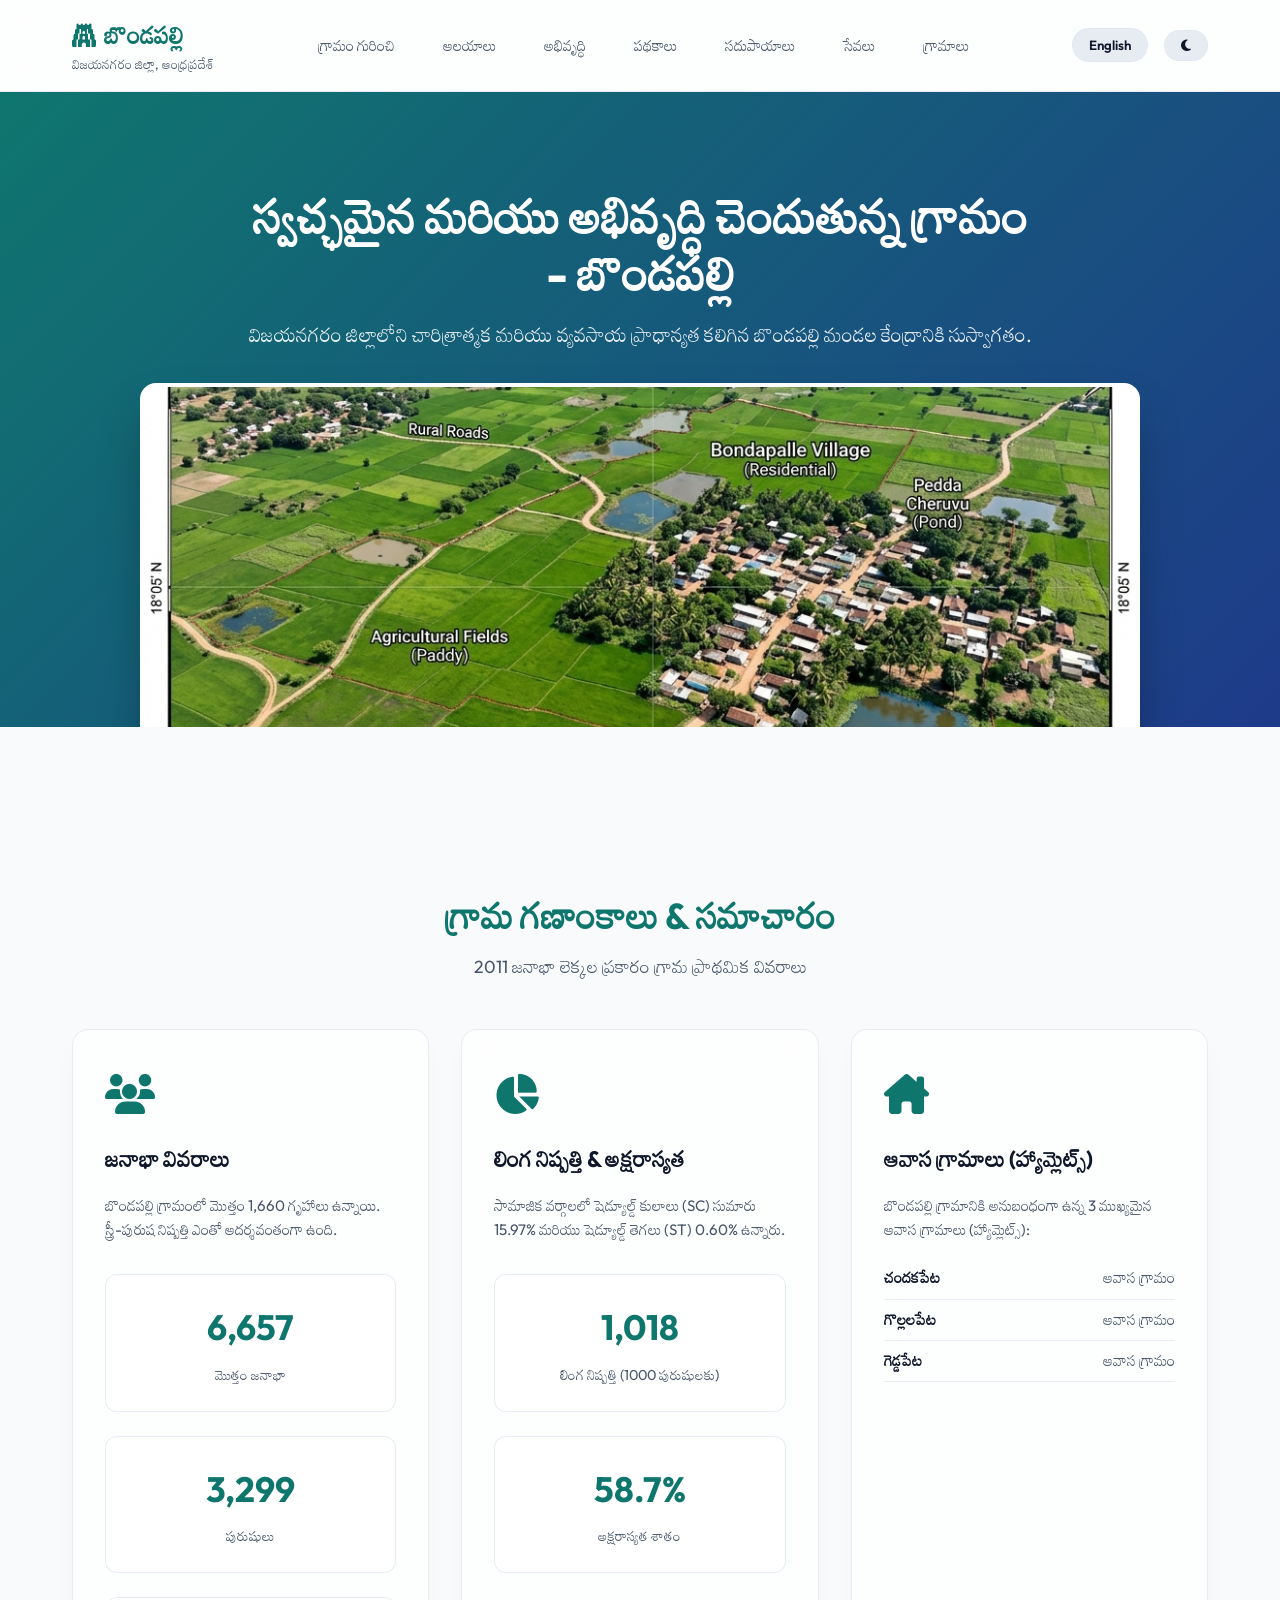
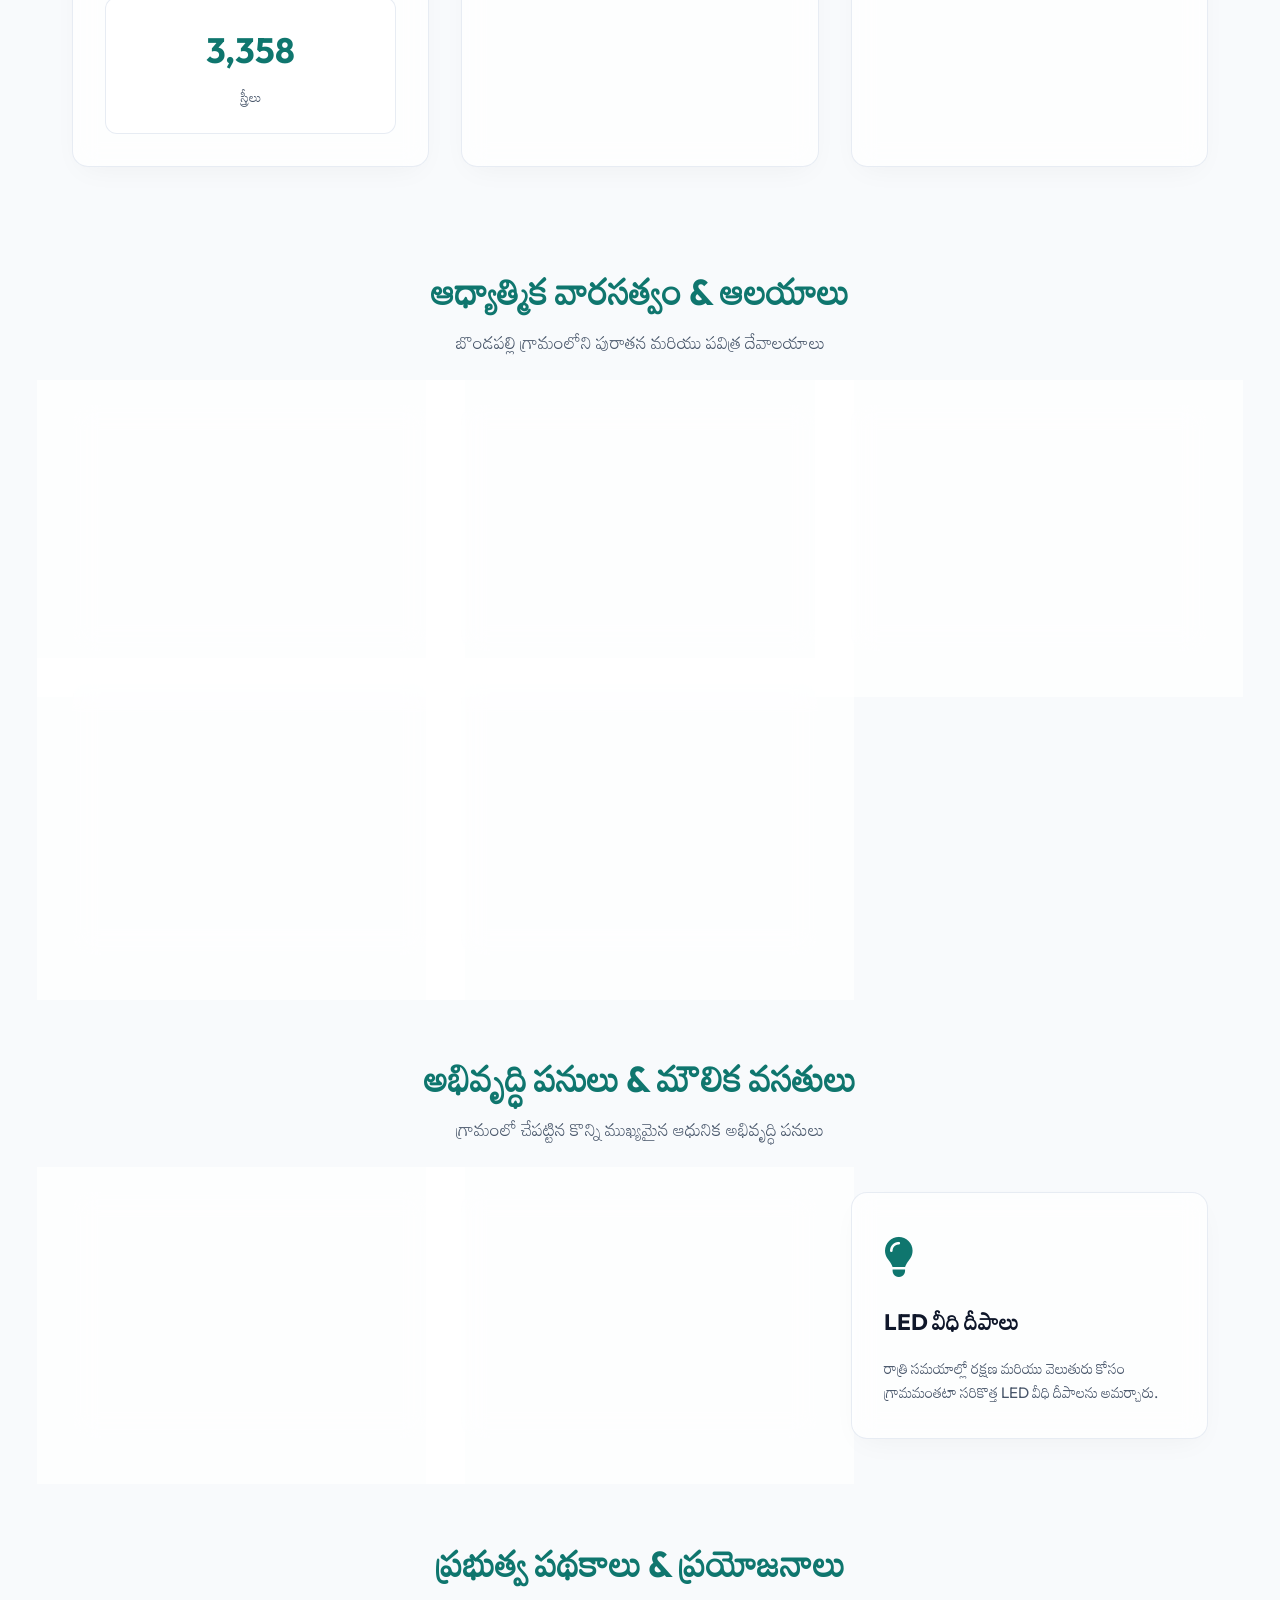
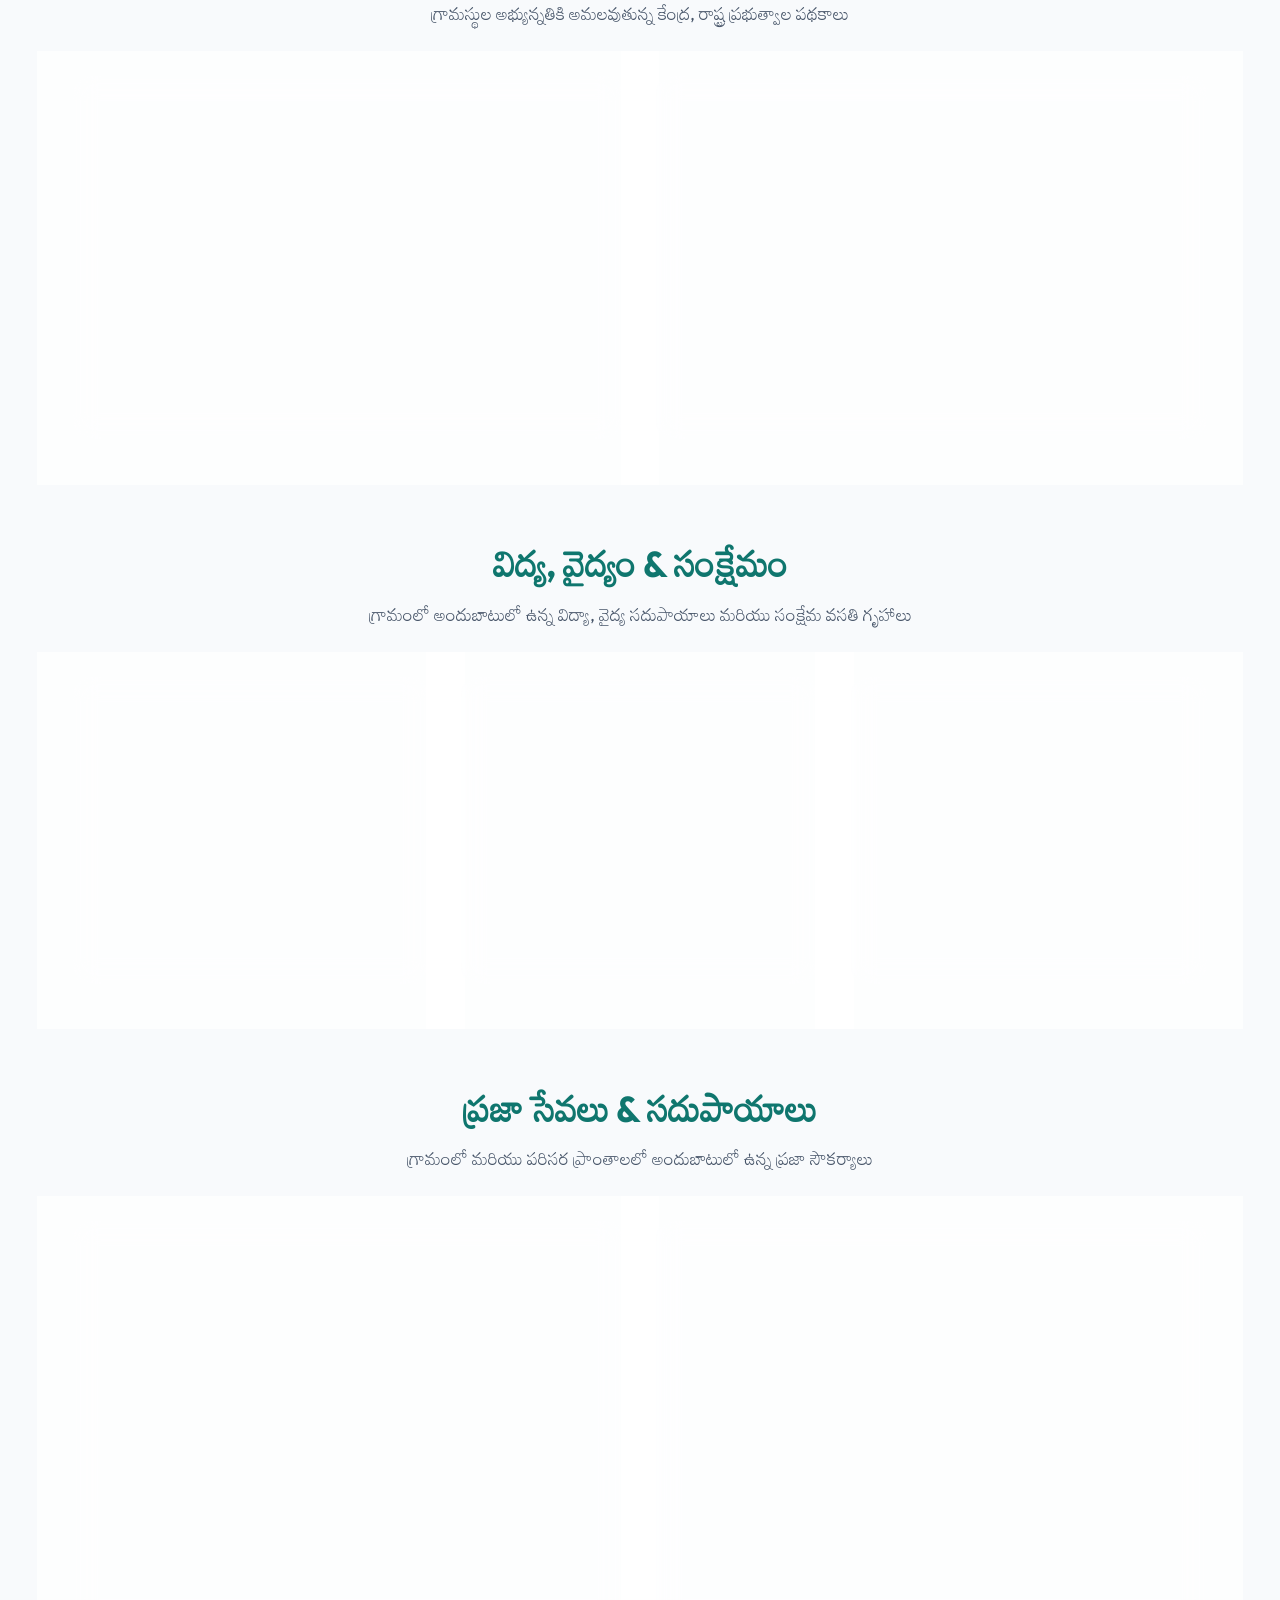
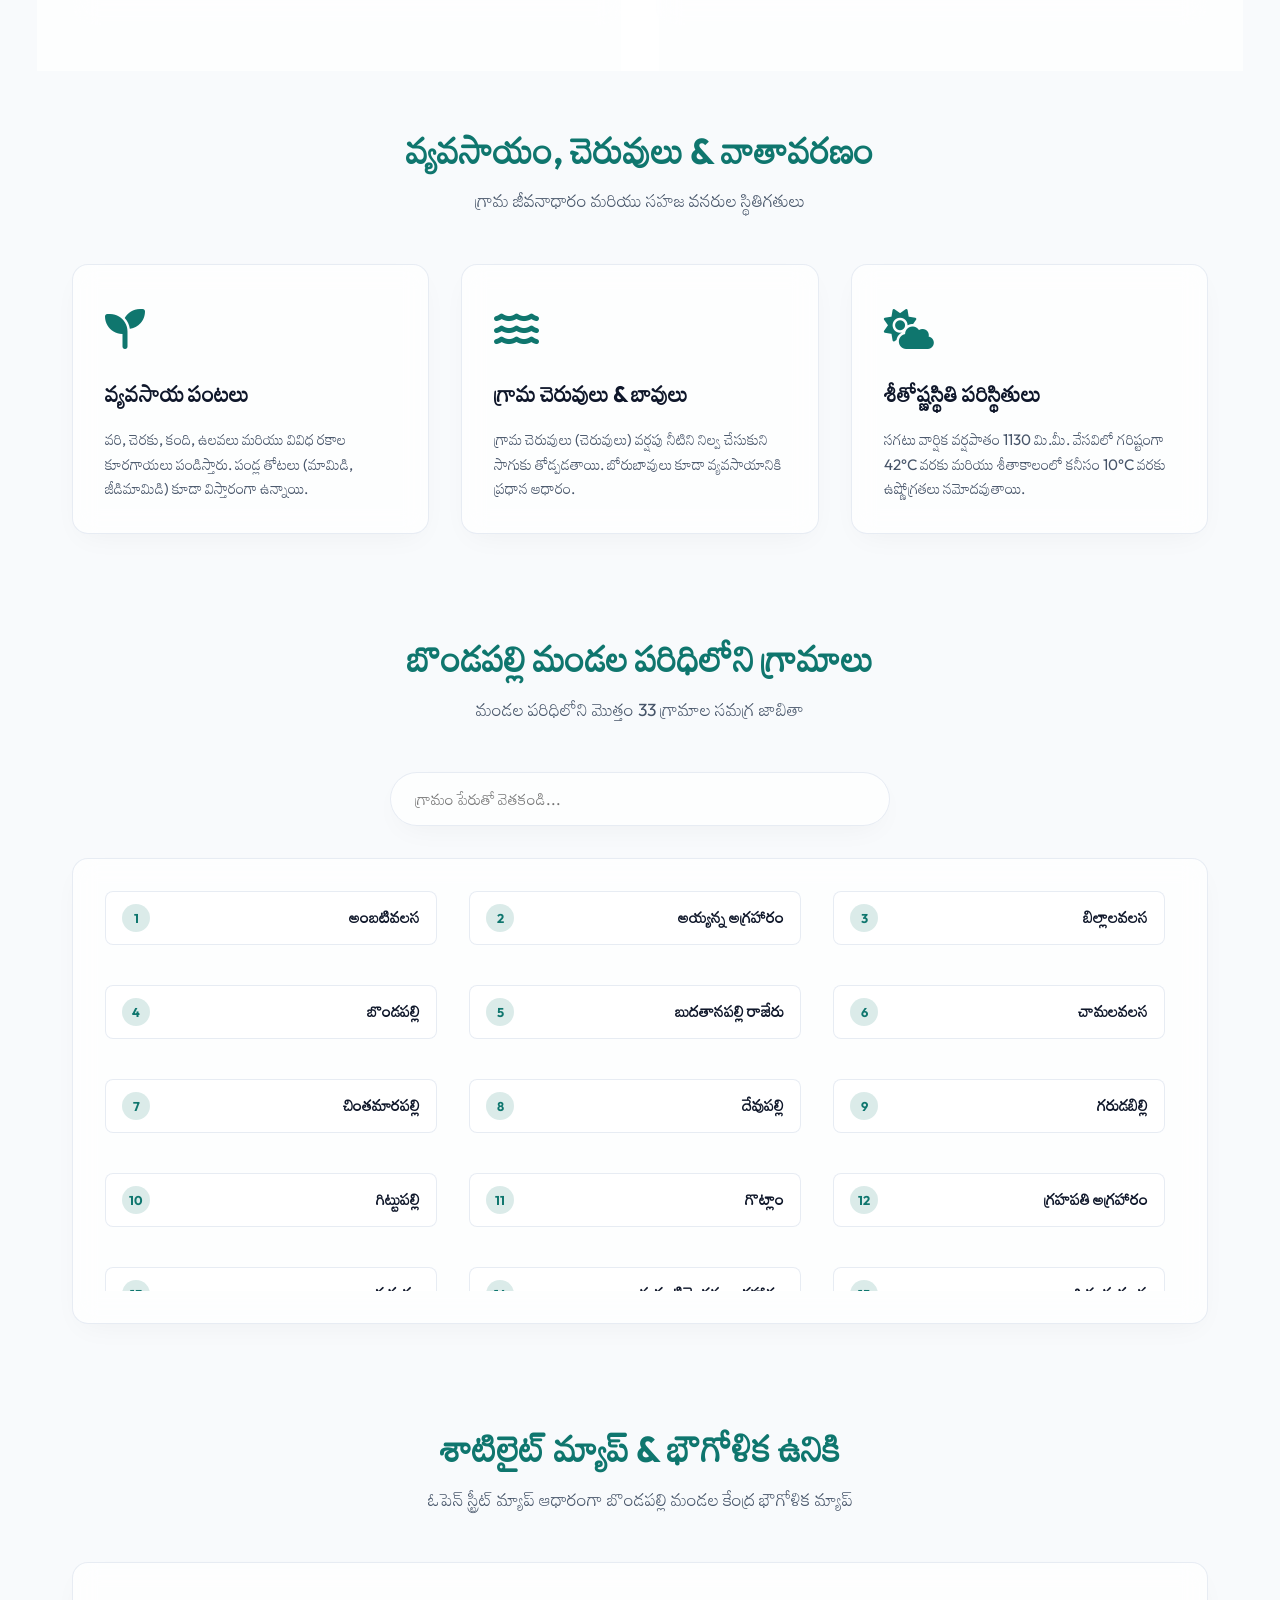
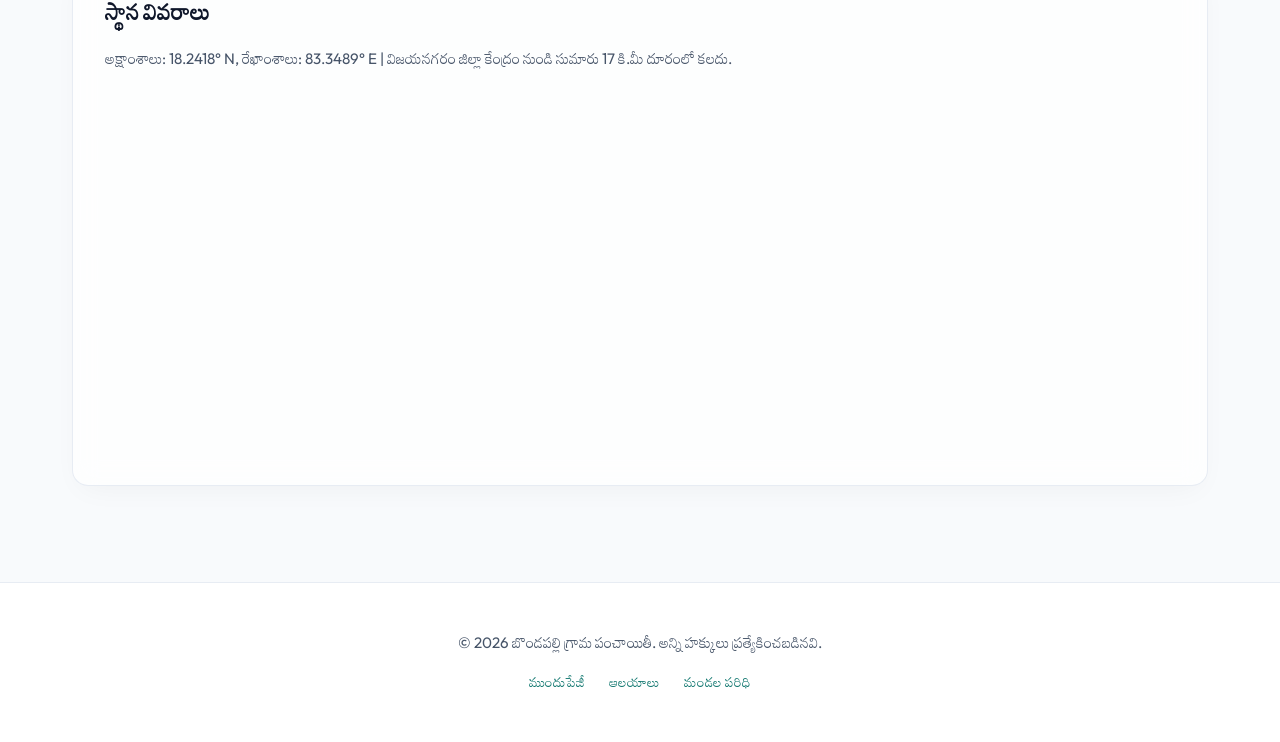
==== index.html @ dc02fb3e "Change function halls to Vivekananda and Naidu Function Halls" ====
<!DOCTYPE html>
<html lang="te" data-theme="light">
<head>
    <meta charset="UTF-8">
    <meta name="viewport" content="width=device-width, initial-scale=1.0">
    <title>బొండపల్లి గ్రామ అధికారిక వెబ్‌సైట్ | Bondapalle Village Official Website</title>
    <meta name="description" content="బొండపల్లి గ్రామ అధికారిక వెబ్‌సైట్. జనాభా, ఆలయాలు, పాఠశాలలు, ఆసుపత్రులు, వ్యవసాయం మరియు అభివృద్ధి పనుల వివరాలు. Official website of Bondapalle village, Vizianagaram, AP. Explore demographics, temples, education, healthcare, and development.">
    <link rel="stylesheet" href="style.css">
    <!-- FontAwesome for Premium Icons -->
    <link rel="stylesheet" href="https://cdnjs.cloudflare.com/ajax/libs/font-awesome/6.4.0/css/all.min.css">
</head>
<body>

    <!-- Header Navigation -->
    <header>
        <div class="nav-container">
            <div class="logo-section">
                <h1 id="nav-logo-text"><i class="fa-solid fa-gopuram"></i> బొండపల్లి</h1>
                <p id="nav-subtitle-text">విజయనగరం జిల్లా, ఆంధ్రప్రదేశ్</p>
            </div>
            <nav>
                <ul id="nav-links">
                    <li><a href="#about" class="active" data-te="గ్రామం గురించి" data-en="About">గ్రామం గురించి</a></li>
                    <li><a href="#temples" data-te="ఆలయాలు" data-en="Temples">ఆలయాలు</a></li>
                    <li><a href="#development" data-te="అభివృద్ధి" data-en="Development">అభివృద్ధి</a></li>
                    <li><a href="#schemes" data-te="పథకాలు" data-en="Schemes">పథకాలు</a></li>
                    <li><a href="#infrastructure" data-te="సదుపాయాలు" data-en="Infrastructure">సదుపాయాలు</a></li>
                    <li><a href="#services" data-te="సేవలు" data-en="Services">సేవలు</a></li>
                    <li><a href="#hamlets" data-te="గ్రామాలు" data-en="Hamlets">గ్రామాలు</a></li>
                </ul>
            </nav>
            <div class="controls">
                <button class="btn-lang" id="lang-toggle" onclick="toggleLanguage()">English</button>
                <button class="btn-icon" id="theme-toggle" onclick="toggleTheme()" aria-label="Toggle Theme">
                    <i class="fa-solid fa-moon"></i>
                </button>
            </div>
        </div>
    </header>

    <!-- Hero Section -->
    <section class="hero">
        <div class="hero-content">
            <h2 id="hero-title" data-te="స్వచ్ఛమైన మరియు అభివృద్ధి చెందుతున్న గ్రామం - బొండపల్లి" data-en="Welcome to Bondapalle - A Progressive & Green Village">స్వచ్ఛమైన మరియు అభివృద్ధి చెందుతున్న గ్రామం - బొండపల్లి</h2>
            <p id="hero-subtitle" data-te="విజయనగరం జిల్లాలోని చారిత్రాత్మక మరియు వ్యవసాయ ప్రాధాన్యత కలిగిన బొండపల్లి మండల కేంద్రానికి సుస్వాగతం." data-en="Welcome to the administrative headquarters of Bondapalle Mandal, Vizianagaram District, Andhra Pradesh.">విజయనగరం జిల్లాలోని చారిత్రాత్మక మరియు వ్యవసాయ ప్రాధాన్యత కలిగిన బొండపల్లి మండల కేంద్రానికి సుస్వాగతం.</p>
        </div>
        <div class="hero-graphic">
            <img src="satellite_view.png" alt="Bondapalle Village Satellite View" id="hero-img">
        </div>
    </section>

    <main>
        <!-- About & Demographics -->
        <section id="about" class="section">
            <div class="section-header">
                <h2 data-te="గ్రామ గణాంకాలు & సమాచారం" data-en="Village Overview & Demographics">గ్రామ గణాంకాలు & సమాచారం</h2>
                <p data-te="2011 జనాభా లెక్కల ప్రకారం గ్రామ ప్రాథమిక వివరాలు" data-en="Key demographic insights of the village based on Census 2011">2011 జనాభా లెక్కల ప్రకారం గ్రామ ప్రాథమిక వివరాలు</p>
            </div>
            <div class="grid-3">
                <div class="card">
                    <div class="card-icon"><i class="fa-solid fa-users"></i></div>
                    <h3 data-te="జనాభా వివరాలు" data-en="Demographics">జనాభా వివరాలు</h3>
                    <p data-te="బొండపల్లి గ్రామంలో మొత్తం 1,660 గృహాలు ఉన్నాయి. స్త్రీ-పురుష నిష్పత్తి ఎంతో ఆదర్శవంతంగా ఉంది." data-en="Bondapalle village has 1,660 households with a well-balanced sex ratio and active rural community."></p>
                    <div class="stats-grid">
                        <div class="stat-box">
                            <div class="stat-number">6,657</div>
                            <div class="stat-label" data-te="మొత్తం జనాభా" data-en="Total Population">మొత్తం జనాభా</div>
                        </div>
                        <div class="stat-box">
                            <div class="stat-number">3,299</div>
                            <div class="stat-label" data-te="పురుషులు" data-en="Males">పురుషులు</div>
                        </div>
                        <div class="stat-box">
                            <div class="stat-number">3,358</div>
                            <div class="stat-label" data-te="స్త్రీలు" data-en="Females">స్త్రీలు</div>
                        </div>
                    </div>
                </div>

                <div class="card">
                    <div class="card-icon"><i class="fa-solid fa-chart-pie"></i></div>
                    <h3 data-te="లింగ నిష్పత్తి & అక్షరాస్యత" data-en="Sex Ratio & Literacy">లింగ నిష్పత్తి & అక్షరాస్యత</h3>
                    <p data-te="సామాజిక వర్గాలలో షెడ్యూల్డ్ కులాలు (SC) సుమారు 15.97% మరియు షెడ్యూల్డ్ తెగలు (ST) 0.60% ఉన్నారు." data-en="Scheduled Castes account for 15.97% (1,063) and Scheduled Tribes account for 0.60% (40) of the population."></p>
                    <div class="stats-grid">
                        <div class="stat-box">
                            <div class="stat-number">1,018</div>
                            <div class="stat-label" data-te="లింగ నిష్పత్తి (1000 పురుషులకు)" data-en="Sex Ratio (Per 1000 Males)">లింగ నిష్పత్తి (1000 పురుషులకు)</div>
                        </div>
                        <div class="stat-box">
                            <div class="stat-number">58.7%</div>
                            <div class="stat-label" data-te="అక్షరాస్యత శాతం" data-en="Literacy Rate">అక్షరాస్యత శాతం</div>
                        </div>
                    </div>
                </div>

                <div class="card">
                    <div class="card-icon"><i class="fa-solid fa-house-chimney"></i></div>
                    <h3 data-te="ఆవాస గ్రామాలు (హ్యామ్లెట్స్)" data-en="Hamlets of Bondapalle">ఆవాస గ్రామాలు (హ్యామ్లెట్స్)</h3>
                    <p data-te="బొండపల్లి గ్రామానికి అనుబంధంగా ఉన్న 3 ముఖ్యమైన ఆవాస గ్రామాలు (హ్యామ్లెట్స్):" data-en="The 3 key hamlets/settlements under Bondapalle village administration:"></p>
                    <ul class="list-unstyled">
                        <li>
                            <span data-te="చందకపేట" data-en="Chandaka peta">చందకపేట</span>
                            <span data-te="ఆవాస గ్రామం" data-en="Hamlet">ఆవాస గ్రామం</span>
                        </li>
                        <li>
                            <span data-te="గొల్లలపేట" data-en="Gollala peta">గొల్లలపేట</span>
                            <span data-te="ఆవాస గ్రామం" data-en="Hamlet">ఆవాస గ్రామం</span>
                        </li>
                        <li>
                            <span data-te="గెడ్డపేట" data-en="Gedda peta">గెడ్డపేట</span>
                            <span data-te="ఆవాస గ్రామం" data-en="Hamlet">ఆవాస గ్రామం</span>
                        </li>
                    </ul>
                </div>
            </div>
        </section>

        <!-- Temples Section -->
        <section id="temples" class="section">
            <div class="section-header">
                <h2 data-te="ఆధ్యాత్మిక వారసత్వం & ఆలయాలు" data-en="Spiritual Heritage & Temples">ఆధ్యాత్మిక వారసత్వం & ఆలయాలు</h2>
                <p data-te="బొండపల్లి గ్రామంలోని పురాతన మరియు పవిత్ర దేవాలయాలు" data-en="Ancient and revered temples in Bondapalle village">బొండపల్లి గ్రామంలోని పురాతన మరియు పవిత్ర దేవాలయాలు</p>
            </div>
            <div class="grid-3">
                <div class="card">
                    <div class="card-icon"><i class="fa-solid fa-om"></i></div>
                    <h3 data-te="శివాలయం" data-en="Shivalayam">శివాలయం</h3>
                    <p data-te="శివరాత్రి మరియు కార్తీక మాసాల్లో భక్తులతో కళకళలాడే అత్యంత పురాతన శివాలయం." data-en="Ancient Shiva temple which attracts hundreds of devotees during Maha Shivaratri and Kartika Masam festivals."></p>
                </div>
                <div class="card">
                    <div class="card-icon"><i class="fa-solid fa-dharmachakra"></i></div>
                    <h3 data-te="శ్రీ లక్ష్మీనారాయణ ఆలయం" data-en="Sri Lakshminarayana Temple">శ్రీ లక్ష్మీనారాయణ ఆలయం</h3>
                    <p data-te="గ్రామ ప్రజల ఆరాధ్య దైవం, ప్రశాంతమైన వాతావరణంలో నెలకొన్న శ్రీ లక్ష్మీనారాయణ స్వామి ఆలయం." data-en="Revered temple of Lord Lakshminarayana, serving as a center of peace and local community prayers."></p>
                </div>
                <div class="card">
                    <div class="card-icon"><i class="fa-solid fa-temple"></i></div>
                    <h3 data-te="రామాలయం" data-en="Ramalayam">రామాలయం</h3>
                    <p data-te="ప్రతి సంవత్సరం శ్రీరామనవమి వేడుకలను అత్యంత వైభవంగా జరుపుకునే రామాలయం." data-en="The local Lord Rama temple, famous for grand Sri Rama Navami celebrations and community feasts."></p>
                </div>
                <div class="card">
                    <div class="card-icon"><i class="fa-solid fa-circle-radiation"></i></div>
                    <h3 data-te="దుర్గమ్మ ఆలయం" data-en="Durgamma Temple">దుర్గమ్మ ఆలయం</h3>
                    <p data-te="గ్రామ రక్షక దేవతగా పూజలందుకునే దుర్గమ్మ తల్లి ఆలయం. దసరా నవరాత్రి ఉత్సవాలు ఇక్కడ ప్రధాన ఆకర్షణ." data-en="Dedicated to Goddess Durgamma, the guardian deity of the village, celebrating grand Vijayadashami festivals."></p>
                </div>
                <div class="card">
                    <div class="card-icon"><i class="fa-solid fa-sprout"></i></div>
                    <h3 data-te="నాగాల తల్లి ఆలయం" data-en="Nagala Thalli Temple">నాగాల తల్లి ఆలయం</h3>
                    <p data-te="ప్రకృతి శక్తులను మరియు సర్ప దేవతను ఆరాధించే స్థానిక నాగాల తల్లి ఆలయం, నాగపంచమి నాడు విశేష పూజలు జరుగుతాయి." data-en="A temple dedicated to Nagala Thalli (Serpent Deity), representing nature worship with special rituals during Nagula Chavithi."></p>
                </div>
            </div>
        </section>

        <!-- Development & Amenities -->
        <section id="development" class="section">
            <div class="section-header">
                <h2 data-te="అభివృద్ధి పనులు & మౌలిక వసతులు" data-en="Development Works & Infrastructure">అభివృద్ధి పనులు & మౌలిక వసతులు</h2>
                <p data-te="గ్రామంలో చేపట్టిన కొన్ని ముఖ్యమైన ఆధునిక అభివృద్ధి పనులు" data-en="Key modernization and civic infrastructure projects implemented in the village">గ్రామంలో చేపట్టిన కొన్ని ముఖ్యమైన ఆధునిక అభివృద్ధి పనులు</p>
            </div>
            <div class="grid-3">
                <div class="card">
                    <div class="card-icon"><i class="fa-solid fa-road"></i></div>
                    <h3 data-te="సిమెంట్ రోడ్లు (CC Roads)" data-en="Cement Concrete Roads">సిమెంట్ రోడ్లు (CC Roads)</h3>
                    <p data-te="గ్రామంలోని ప్రతి వీధికి పక్కా సిమెంట్ రోడ్ల నిర్మాణం పూర్తి చేసి రవాణాను సులభతరం చేశారు." data-en="Paved high-quality concrete cement roads have been laid connecting all streets within the village."></p>
                </div>
                <div class="card">
                    <div class="card-icon"><i class="fa-solid fa-faucet-drip"></i></div>
                    <h3 data-te="ఇంటింటికీ రక్షిత మంచినీరు" data-en="Tap Water For Every Home">ఇంటింటికీ రక్షిత మంచినీరు</h3>
                    <p data-te="జల జీవన్ మిషన్ ద్వారా గ్రామంలోని ప్రతి ఇంటికి రక్షిత మంచినీటి కనెక్షన్ ఏర్పాటు చేయబడింది." data-en="Safe drinking tap water has been supplied to every household under the Jal Jeevan Mission initiative."></p>
                </div>
                <div class="card">
                    <div class="card-icon"><i class="fa-solid fa-lightbulb"></i></div>
                    <h3 data-te="LED వీధి దీపాలు" data-en="LED Street Lighting">LED వీధి దీపాలు</h3>
                    <p data-te="రాత్రి సమయాల్లో రక్షణ మరియు వెలుతురు కోసం గ్రామమంతటా సరికొత్త LED వీధి దీపాలను అమర్చారు." data-en="Energy-efficient LED streetlights have been installed across all pathways for safety and night visibility."></p>
                </div>
            </div>
        </section>

        <!-- Schemes Section -->
        <section id="schemes" class="section">
            <div class="section-header">
                <h2 data-te="ప్రభుత్వ పథకాలు & ప్రయోజనాలు" data-en="Government Schemes & Benefits">ప్రభుత్వ పథకాలు & ప్రయోజనాలు</h2>
                <p data-te="గ్రామస్థుల అభ్యున్నతికి అమలవుతున్న కేంద్ర, రాష్ట్ర ప్రభుత్వాల పథకాలు" data-en="Central and State schemes aiding local farmers, youth, and women in Bondapalle">గ్రామస్థుల అభ్యున్నతికి అమలవుతున్న కేంద్ర, రాష్ట్ర ప్రభుత్వాల పథకాలు</p>
            </div>
            <div class="grid-2">
                <div class="card">
                    <div class="card-icon"><i class="fa-solid fa-landmark"></i></div>
                    <h3 data-te="రాష్ట్ర ప్రభుత్వ పథకాలు" data-en="Andhra Pradesh State Schemes">రాష్ట్ర ప్రభుత్వ పథకాలు</h3>
                    <ul class="list-unstyled">
                        <li>
                            <span data-te="తల్లికి వందనం (అమ్మ ఒడి)" data-en="Thalliki Vandanam (Amma Vodi)">తల్లికి వందనం (అమ్మ ఒడి)</span>
                            <span data-te="పాఠశాల విద్యార్థుల తల్లులకు ఆర్థిక సహాయం" data-en="Financial support for school education">పాఠశాల విద్యార్థుల తల్లులకు ఆర్థిక సహాయం</span>
                        </li>
                        <li>
                            <span data-te="రైతు భరోసా" data-en="Rythu Bharosa">రైతు భరోసా</span>
                            <span data-te="పెట్టుబడి సాయంగా నిధులు విడుదల" data-en="Investment support for farmers">పెట్టుబడి సాయంగా నిధులు విడుదల</span>
                        </li>
                        <li>
                            <span data-te="పెన్షన్ కానుక" data-en="Pension Kanuka">పెన్షన్ కానుక</span>
                            <span data-te="వృద్ధులు, వితంతువులకు సామాజిక భద్రత" data-en="Monthly pension for elderly & widows">వృద్ధులు, వితంతువులకు సామాజిక భద్రత</span>
                        </li>
                        <li>
                            <span data-te="ఆరోగ్యశ్రీ" data-en="Aarogyasri">ఆరోగ్యశ్రీ</span>
                            <span data-te="ఉచిత కార్పొరేట్ వైద్య సదుపాయం" data-en="Free health insurance coverage">ఉచిత కార్పొరేట్ వైద్య సదుపాయం</span>
                        </li>
                    </ul>
                </div>

                <div class="card">
                    <div class="card-icon"><i class="fa-solid fa-building-columns"></i></div>
                    <h3 data-te="కేంద్ర ప్రభుత్వ పథకాలు" data-en="Central Government Schemes">కేంద్ర ప్రభుత్వ పథకాలు</h3>
                    <ul class="list-unstyled">
                        <li>
                            <span data-te="పీఎం కిసాన్" data-en="PM-KISAN">పీఎం కిసాన్</span>
                            <span data-te="రైతులకు వార్షిక సహాయం" data-en="Annual income support to farmers">రైతులకు వార్షిక సహాయం</span>
                        </li>
                        <li>
                            <span data-te="జల జీవన్ మిషన్" data-en="Jal Jeevan Mission">జల జీవన్ మిషన్</span>
                            <span data-te="ఇంటింటికీ సురక్షిత మంచినీరు" data-en="Tap water supply to households">ఇంటింటికీ సురక్షిత మంచినీరు</span>
                        </li>
                        <li>
                            <span data-te="ఉపాధి హామీ పథకం (MGNREGS)" data-en="MGNREGS (Rural Employment)">ఉపాధి హామీ పథకం (MGNREGS)</span>
                            <span data-te="గ్రామీణ పేదలకు 100 రోజుల పని దినాలు" data-en="100 days of guaranteed wage labor">గ్రామీణ పేదలకు 100 రోజుల పని దినాలు</span>
                        </li>
                        <li>
                            <span data-te="ఆయుష్మాన్ భారత్ (PM-JAY)" data-en="Ayushman Bharat (PM-JAY)">ఆయుష్మాన్ భారత్ (PM-JAY)</span>
                            <span data-te="కుటుంబానికి 5 లక్షల వైద్య బీమా" data-en="5 Lakh free family health cover">కుటుంబానికి 5 లక్షల వైద్య బీమా</span>
                        </li>
                    </ul>
                </div>
            </div>
        </section>

        <!-- Education & Healthcare & Hostels -->
        <section id="infrastructure" class="section">
            <div class="section-header">
                <h2 data-te="విద్య, వైద్యం & సంక్షేమం" data-en="Education, Health & Welfare Hostels">విద్య, వైద్యం & సంక్షేమం</h2>
                <p data-te="గ్రామంలో అందుబాటులో ఉన్న విద్యా, వైద్య సదుపాయాలు మరియు సంక్షేమ వసతి గృహాలు" data-en="Educational institutions, healthcare centers, and social welfare hostels in the mandal">గ్రామంలో అందుబాటులో ఉన్న విద్యా, వైద్య సదుపాయాలు మరియు సంక్షేమ వసతి గృహాలు</p>
            </div>
            <div class="grid-3">
                <div class="card">
                    <div class="card-icon"><i class="fa-solid fa-graduation-cap"></i></div>
                    <h3 data-te="పాఠశాలలు & కళాశాలలు" data-en="Schools & Colleges">పాఠశాలలు & కళాశాలలు</h3>
                    <p data-te="జిల్లా పరిషత్ ఉన్నత పాఠశాల (ZPHS), కస్తూరిబా గాంధీ బాలికా విద్యాలయం (KGBV) మరియు ప్రాథమిక పాఠశాలలు ఇక్కడ ఉన్నాయి." data-en="Equipped with ZPHS High School, KGBV Girl's School, and multiple primary schools offering quality education."></p>
                </div>
                <div class="card">
                    <div class="card-icon"><i class="fa-solid fa-hospital"></i></div>
                    <h3 data-te="ప్రాథమిక ఆరోగ్య కేంద్రం (PHC)" data-en="Primary Health Centre">ప్రాథమిక ఆరోగ్య కేంద్రం (PHC)</h3>
                    <p data-te="బొండపల్లిలోని ప్రభుత్వ PHC నిరంతరం అందుబాటులో ఉంటూ ఉచిత ఔషధాలు, ప్రాథమిక వైద్య చికిత్సను అందిస్తుంది." data-en="The local government PHC is fully active, offering immediate checkups, basic treatments, and free essential medicines."></p>
                </div>
                <div class="card">
                    <div class="card-icon"><i class="fa-solid fa-hotel"></i></div>
                    <h3 data-te="సంక్షేమ వసతి గృహాలు (Welfare Hostels)" data-en="Social Welfare Hostels">సంక్షేమ వసతి గృహాలు (Welfare Hostels)</h3>
                    <p data-te="వెనుకబడిన తరగతుల (BC) బాలికల వసతి గృహం ఇక్కడ కలదు. డిజిటల్ తరగతులు, RO వాటర్ ప్లాంట్ మరియు మెరుగైన భోజన వసతి కల్పించారు." data-en="Government Social Welfare Girls Hostel Bondapalli provides digital learning, RO water, and quality food for resident students."></p>
                </div>
            </div>
        </section>

        <!-- Public Services & Amenities -->
        <section id="services" class="section">
            <div class="section-header">
                <h2 data-te="ప్రజా సేవలు & సదుపాయాలు" data-en="Public Services & Amenities">ప్రజా సేవలు & సదుపాయాలు</h2>
                <p data-te="గ్రామంలో మరియు పరిసర ప్రాంతాలలో అందుబాటులో ఉన్న ప్రజా సౌకర్యాలు" data-en="Government offices, financial services, and public utility offices serving the village">గ్రామంలో మరియు పరిసర ప్రాంతాలలో అందుబాటులో ఉన్న ప్రజా సౌకర్యాలు</p>
            </div>
            <div class="grid-2">
                <div class="card">
                    <div class="card-icon"><i class="fa-solid fa-building"></i></div>
                    <h3 data-te="ప్రభుత్వ కార్యాలయాలు & సేవలు" data-en="Government Offices & Utilities">ప్రభుత్వ కార్యాలయాలు & సేవలు</h3>
                    <ul class="list-unstyled">
                        <li>
                            <span data-te="గ్రామ పంచాయతీ కార్యాలయం" data-en="Gram Panchayat Office">గ్రామ పంచాయతీ కార్యాలయం</span>
                            <span data-te="స్థానిక పరిపాలనా కేంద్రం" data-en="Local Administration Hub">స్థానిక పరిపాలనా కేంద్రం</span>
                        </li>
                        <li>
                            <span data-te="గ్రామ సచివాలయం" data-en="Grama Sachivalayam">గ్రామ సచివాలయం</span>
                            <span data-te="ప్రభుత్వ సేవలు మరియు దరఖాస్తులు" data-en="Public schemes & citizen services">ప్రభుత్వ సేవలు మరియు దరఖాస్తులు</span>
                        </li>
                        <li>
                            <span data-te="సబ్ పోస్ట్ ఆఫీస్ (పిన్: 535260)" data-en="Sub Post Office (PIN: 535260)">సబ్ పోస్ట్ ఆఫీస్ (పిన్: 535260)</span>
                            <span data-te="తపాలా మరియు పొదుపు సేవలు" data-en="Postal & savings services">తపాలా మరియు పొదుపు సేవలు</span>
                        </li>
                        <li>
                            <span data-te="బొండపల్లి పోలీస్ స్టేషన్" data-en="Bondapalli Police Station">బొండపల్లి పోలీస్ స్టేషన్</span>
                            <span data-te="సహాయం కొరకు: 9121109462 / 100" data-en="Contact: 9121109462 / 100">సహాయం కొరకు: 9121109462 / 100</span>
                        </li>
                        <li>
                            <span data-te="ప్రభుత్వ గ్రంథాలయం" data-en="Government Library">ప్రభుత్వ గ్రంథాలయం</span>
                            <span data-te="జ్ఞాన వికాస కేంద్రం, ఉచిత పుస్తక పఠనం" data-en="Local branch library for readers">జ్ఞాన వికాస కేంద్రం, ఉచిత పుస్తక పఠనం</span>
                        </li>
                    </ul>
                </div>

                <div class="card">
                    <div class="card-icon"><i class="fa-solid fa-handshake-angle"></i></div>
                    <h3 data-te="ఆర్థిక & జీవనోపాధి సదుపాయాలు" data-en="Financial & Utility Amenities">ఆర్థిక & జీవనోపాధి సదుపాయాలు</h3>
                    <ul class="list-unstyled">
                        <li>
                            <span data-te="స్టేట్ బ్యాంక్ ఆఫ్ ఇండియా (SBI)" data-en="State Bank of India (SBI)">స్టేట్ బ్యాంక్ ఆఫ్ ఇండియా (SBI)</span>
                            <span data-te="NH 43, IFSC: SBIN0014387" data-en="NH 43, IFSC: SBIN0014387">NH 43, IFSC: SBIN0014387</span>
                        </li>
                        <li>
                            <span data-te="ఆంధ్ర ప్రగతి గ్రామీణ బ్యాంక్" data-en="AP Grameena Vikas Bank">ఆంధ్ర ప్రగతి గ్రామీణ బ్యాంక్</span>
                            <span data-te="గ్రామీణ బ్యాంకింగ్ సేవలు" data-en="Rural banking services">గ్రామీణ బ్యాంకింగ్ సేవలు</span>
                        </li>
                        <li>
                            <span data-te="ప్రభుత్వ పశువైద్యశాల" data-en="Government Veterinary Hospital">ప్రభుత్వ పశువైద్యశాల</span>
                            <span data-te="పశువుల ఉచిత వైద్యం మరియు చికిత్స" data-en="Animal husbandry and healthcare">పశువుల ఉచిత వైద్యం మరియు చికిత్స</span>
                        </li>
                        <li>
                            <span data-te="వివేకానంద & నాయుడు ఫంక్షన్ హాళ్లు" data-en="Vivekananda & Naidu Function Halls">వివేకానంద & నాయుడు ఫంక్షన్ హాళ్లు</span>
                            <span data-te="స్థానిక వివాహాలు మరియు శుభకార్యాలు" data-en="Marriage halls and event venues">స్థానిక వివాహాలు మరియు శుభకార్యాలు</span>
                        </li>
                        <li>
                            <span data-te="మొక్కల నర్సరీ" data-en="Plant Nursery">మొక్కల నర్సరీ</span>
                            <span data-te="వ్యవసాయం మరియు అలంకార మొక్కలు" data-en="Horticulture and plant saplings">వ్యవసాయం మరియు అలంకార మొక్కలు</span>
                        </li>
                    </ul>
                </div>
            </div>
        </section>

        <!-- Ponds, Agriculture & Climate -->
        <section class="section">
            <div class="section-header">
                <h2 data-te="వ్యవసాయం, చెరువులు & వాతావరణం" data-en="Agriculture, Ponds & Climate">వ్యవసాయం, చెరువులు & వాతావరణం</h2>
                <p data-te="గ్రామ జీవనాధారం మరియు సహజ వనరుల స్థితిగతులు" data-en="The lifeblood of the village: natural resources and weather profile">గ్రామ జీవనాధారం మరియు సహజ వనరుల స్థితిగతులు</p>
            </div>
            <div class="grid-3">
                <div class="card">
                    <div class="card-icon"><i class="fa-solid fa-seedling"></i></div>
                    <h3 data-te="వ్యవసాయ పంటలు" data-en="Agricultural Crops">వ్యవసాయ పంటలు</h3>
                    <p data-te="వరి, చెరకు, కంది, ఉలవలు మరియు వివిధ రకాల కూరగాయలు పండిస్తారు. పండ్ల తోటలు (మామిడి, జీడిమామిడి) కూడా విస్తారంగా ఉన్నాయి." data-en="Paddy (rice), sugarcane, pulses, and horticulture crops like mango and cashew are primary sources of livelihood."></p>
                </div>
                <div class="card">
                    <div class="card-icon"><i class="fa-solid fa-water"></i></div>
                    <h3 data-te="గ్రామ చెరువులు & బావులు" data-en="Ponds & Water Bodies">గ్రామ చెరువులు & బావులు</h3>
                    <p data-te="గ్రామ చెరువులు (చెరువులు) వర్షపు నీటిని నిల్వ చేసుకుని సాగుకు తోడ్పడతాయి. బోరుబావులు కూడా వ్యవసాయానికి ప్రధాన ఆధారం." data-en="Local village tanks and ponds capture rainwater to recharge groundwater table and aid dry spell agricultural needs."></p>
                </div>
                <div class="card">
                    <div class="card-icon"><i class="fa-solid fa-cloud-sun"></i></div>
                    <h3 data-te="శీతోష్ణస్థితి పరిస్థితులు" data-en="Climate Conditions">శీతోష్ణస్థితి పరిస్థితులు</h3>
                    <p data-te="సగటు వార్షిక వర్షపాతం 1130 మి.మీ. వేసవిలో గరిష్టంగా 42°C వరకు మరియు శీతాకాలంలో కనీసం 10°C వరకు ఉష్ణోగ్రతలు నమోదవుతాయి." data-en="Average annual rainfall is ~1130 mm. Summers reach up to 42°C, while winters are pleasant, dropping down to 10°C."></p>
                </div>
            </div>
        </section>

        <!-- Hamlets of Mandal Section -->
        <section id="hamlets" class="section">
            <div class="section-header">
                <h2 data-te="బొండపల్లి మండల పరిధిలోని గ్రామాలు" data-en="Villages Under Bondapalle Mandal">బొండపల్లి మండల పరిధిలోని గ్రామాలు</h2>
                <p data-te="మండల పరిధిలోని మొత్తం 33 గ్రామాల సమగ్ర జాబితా" data-en="Complete searchable database of all 33 villages in the sub-district">మండల పరిధిలోని మొత్తం 33 గ్రామాల సమగ్ర జాబితా</p>
            </div>
            
            <div class="search-container">
                <input type="text" id="village-search" class="search-input" onkeyup="filterVillages()" placeholder="గ్రామం పేరుతో వెతకండి... / Search village name...">
            </div>

            <div class="card">
                <div class="hamlet-list grid-3" id="villages-grid">
                    <!-- Dynamic rendering by app.js -->
                </div>
            </div>
        </section>

        <!-- Geo Location Map -->
        <section class="section">
            <div class="section-header">
                <h2 data-te="శాటిలైట్ మ్యాప్ & భౌగోళిక ఉనికి" data-en="Satellite Map & Location">శాటిలైట్ మ్యాప్ & భౌగోళిక ఉనికి</h2>
                <p data-te="ఓపెన్ స్ట్రీట్ మ్యాప్ ఆధారంగా బొండపల్లి మండల కేంద్ర భౌగోళిక మ్యాప్" data-en="Geographical coordinates and interactive map navigation of Bondapalle Mandal">ఓపెన్ స్ట్రీట్ మ్యాప్ ఆధారంగా బొండపల్లి మండల కేంద్ర భౌగోళిక మ్యాప్</p>
            </div>
            <div class="card">
                <h3 data-te="స్థాన వివరాలు" data-en="Location Info">స్థాన వివరాలు</h3>
                <p data-te="అక్షాంశాలు: 18.2418° N, రేఖాంశాలు: 83.3489° E | విజయనగరం జిల్లా కేంద్రం నుండి సుమారు 17 కి.మీ దూరంలో కలదు." data-en="Coordinates: 18.2418° N, 83.3489° E | Situated around 17 km from Vizianagaram city."></p>
                <iframe class="map-frame" src="https://www.openstreetmap.org/export/embed.html?bbox=83.3100%2C18.2100%2C83.3800%2C18.2700&amp;layer=mapnik&amp;marker=18.2418%2C83.3489"></iframe>
            </div>
        </section>
    </main>

    <!-- Footer -->
    <footer>
        <div class="footer-content">
            <p id="footer-text" data-te="&copy; 2026 బొండపల్లి గ్రామ పంచాయితీ. అన్ని హక్కులు ప్రత్యేకించబడినవి." data-en="&copy; 2026 Bondapalle Gram Panchayat. All Rights Reserved.">&copy; 2026 బొండపల్లి గ్రామ పంచాయితీ. అన్ని హక్కులు ప్రత్యేకించబడినవి.</p>
            <div class="footer-links">
                <a href="#about" data-te="ముందుపేజీ" data-en="Home">ముందుపేజీ</a>
                <a href="#temples" data-te="ఆలయాలు" data-en="Temples">ఆలయాలు</a>
                <a href="#hamlets" data-te="మండల పరిధి" data-en="Mandal Area">మండల పరిధి</a>
            </div>
        </div>
    </footer>

    <script src="app.js"></script>
</body>
</html>
---- style.css ----
@import url('https://fonts.googleapis.com/css2?family=Mandali&family=Outfit:wght@300;400;600;700&display=swap');

:root {
    /* Light Mode Palette */
    --bg-primary: #f8fafc;
    --bg-secondary: #ffffff;
    --card-bg: rgba(255, 255, 255, 0.75);
    --card-border: rgba(226, 232, 240, 0.8);
    --text-primary: #0f172a;
    --text-secondary: #475569;
    --accent: #0f766e; /* Teal representing nature/agriculture */
    --accent-hover: #115e59;
    --accent-glow: rgba(15, 118, 110, 0.15);
    --gradient-hero: linear-gradient(135deg, #0f766e 0%, #1e3a8a 100%);
    --shadow: 0 10px 30px -10px rgba(0, 0, 0, 0.05);
    --glass-blur: 12px;
}

[data-theme="dark"] {
    /* Dark Mode Palette */
    --bg-primary: #0b0f19;
    --bg-secondary: #111827;
    --card-bg: rgba(17, 24, 39, 0.7);
    --card-border: rgba(255, 255, 255, 0.08);
    --text-primary: #f8fafc;
    --text-secondary: #94a3b8;
    --accent: #14b8a6; /* Brighter teal for contrast */
    --accent-hover: #2dd4bf;
    --accent-glow: rgba(20, 184, 166, 0.25);
    --gradient-hero: linear-gradient(135deg, #115e59 0%, #0f172a 100%);
    --shadow: 0 10px 40px -15px rgba(0, 0, 0, 0.5);
}

* {
    margin: 0;
    padding: 0;
    box-sizing: border-box;
    font-family: 'Outfit', 'Mandali', sans-serif;
    transition: background-color 0.3s ease, border-color 0.3s ease, color 0.3s ease;
}

body {
    background-color: var(--bg-primary);
    color: var(--text-primary);
    line-height: 1.6;
    overflow-x: hidden;
}

/* Custom Scrollbar */
::-webkit-scrollbar {
    width: 8px;
}
::-webkit-scrollbar-track {
    background: var(--bg-primary);
}
::-webkit-scrollbar-thumb {
    background: var(--accent);
    border-radius: 4px;
}
::-webkit-scrollbar-thumb:hover {
    background: var(--accent-hover);
}

/* Navigation Header */
header {
    position: sticky;
    top: 0;
    z-index: 100;
    background: var(--card-bg);
    backdrop-filter: blur(var(--glass-blur));
    -webkit-backdrop-filter: blur(var(--glass-blur));
    border-bottom: 1px solid var(--card-border);
}

.nav-container {
    max-width: 1200px;
    margin: 0 auto;
    display: flex;
    justify-content: space-between;
    align-items: center;
    padding: 1rem 2rem;
}

.logo-section h1 {
    font-size: 1.5rem;
    font-weight: 700;
    color: var(--accent);
    display: flex;
    align-items: center;
    gap: 0.5rem;
}

.logo-section p {
    font-size: 0.8rem;
    color: var(--text-secondary);
}

nav ul {
    display: flex;
    list-style: none;
    gap: 1.5rem;
    align-items: center;
}

nav a {
    text-decoration: none;
    color: var(--text-secondary);
    font-weight: 500;
    font-size: 0.95rem;
    padding: 0.5rem 0.75rem;
    border-radius: 6px;
    transition: all 0.2s ease;
}

nav a:hover, nav a.active {
    color: var(--accent);
    background: var(--accent-glow);
}

.controls {
    display: flex;
    gap: 1rem;
    align-items: center;
}

.btn-icon, .btn-lang {
    background: var(--card-border);
    border: 1px solid var(--card-border);
    color: var(--text-primary);
    padding: 0.5rem 1rem;
    border-radius: 20px;
    cursor: pointer;
    font-weight: 600;
    display: flex;
    align-items: center;
    gap: 0.5rem;
    transition: all 0.2s ease;
}

.btn-icon:hover, .btn-lang:hover {
    background: var(--accent);
    color: #ffffff;
    border-color: var(--accent);
}

/* Hero Section */
.hero {
    background: var(--gradient-hero);
    color: #ffffff;
    padding: 6rem 2rem 4rem 2rem;
    text-align: center;
    position: relative;
    overflow: hidden;
}

.hero-content {
    max-width: 800px;
    margin: 0 auto;
    position: relative;
    z-index: 2;
}

.hero h2 {
    font-size: 3rem;
    margin-bottom: 1rem;
    font-weight: 700;
    line-height: 1.2;
}

.hero p {
    font-size: 1.25rem;
    margin-bottom: 2rem;
    opacity: 0.9;
}

.hero-graphic {
    max-width: 1000px;
    margin: 2rem auto -8rem auto;
    border-radius: 16px;
    overflow: hidden;
    box-shadow: 0 25px 50px -12px rgba(0, 0, 0, 0.4);
    border: 4px solid rgba(255, 255, 255, 0.1);
    position: relative;
    z-index: 5;
    background-color: var(--bg-secondary);
}

.hero-graphic img {
    width: 100%;
    height: 400px;
    object-fit: cover;
    display: block;
}

/* Main Container */
main {
    max-width: 1200px;
    margin: 10rem auto 4rem auto;
    padding: 0 2rem;
}

.section {
    margin-bottom: 6rem;
    scroll-margin-top: 100px;
}

.section-header {
    text-align: center;
    margin-bottom: 3rem;
}

.section-header h2 {
    font-size: 2.25rem;
    color: var(--accent);
    margin-bottom: 0.5rem;
}

.section-header p {
    color: var(--text-secondary);
    font-size: 1.1rem;
}

/* Grid & Glassmorphic Cards */
.grid-2 {
    display: grid;
    grid-template-columns: repeat(auto-fit, minmax(300px, 1fr));
    gap: 2rem;
}

.grid-3 {
    display: grid;
    grid-template-columns: repeat(auto-fit, minmax(280px, 1fr));
    gap: 2rem;
}

.card {
    background: var(--card-bg);
    border: 1px solid var(--card-border);
    backdrop-filter: blur(var(--glass-blur));
    -webkit-backdrop-filter: blur(var(--glass-blur));
    border-radius: 16px;
    padding: 2rem;
    box-shadow: var(--shadow);
    transition: transform 0.3s ease, box-shadow 0.3s ease;
}

.card:hover {
    transform: translateY(-5px);
    box-shadow: 0 20px 40px -15px rgba(0, 0, 0, 0.15);
    border-color: var(--accent);
}

.card-icon {
    font-size: 2.5rem;
    margin-bottom: 1rem;
    color: var(--accent);
}

.card h3 {
    font-size: 1.4rem;
    margin-bottom: 1rem;
    color: var(--text-primary);
}

.card p {
    color: var(--text-secondary);
    font-size: 0.95rem;
}

/* Stats Section */
.stats-grid {
    display: grid;
    grid-template-columns: repeat(auto-fit, minmax(200px, 1fr));
    gap: 1.5rem;
    margin-top: 2rem;
}

.stat-box {
    text-align: center;
    background: var(--bg-secondary);
    padding: 1.5rem;
    border-radius: 12px;
    border: 1px solid var(--card-border);
}

.stat-number {
    font-size: 2.2rem;
    font-weight: 700;
    color: var(--accent);
}

.stat-label {
    font-size: 0.9rem;
    color: var(--text-secondary);
    margin-top: 0.5rem;
}

/* Search Bar */
.search-container {
    max-width: 500px;
    margin: 0 auto 2rem auto;
    position: relative;
}

.search-input {
    width: 100%;
    padding: 1rem 1.5rem;
    border-radius: 30px;
    border: 1px solid var(--card-border);
    background: var(--card-bg);
    color: var(--text-primary);
    font-size: 1rem;
    outline: none;
    box-shadow: var(--shadow);
}

.search-input:focus {
    border-color: var(--accent);
}

/* List details */
.list-unstyled {
    list-style: none;
    margin-top: 1rem;
}

.list-unstyled li {
    padding: 0.5rem 0;
    border-bottom: 1px solid var(--card-border);
    display: flex;
    justify-content: space-between;
    font-size: 0.95rem;
}

.list-unstyled li span:first-child {
    font-weight: 600;
    color: var(--text-primary);
}

.list-unstyled li span:last-child {
    color: var(--text-secondary);
}

/* Custom list of hamlets */
.hamlet-list {
    max-height: 400px;
    overflow-y: auto;
    padding-right: 10px;
}

.hamlet-item {
    background: var(--bg-secondary);
    border: 1px solid var(--card-border);
    border-radius: 8px;
    padding: 0.75rem 1rem;
    margin-bottom: 0.5rem;
    display: flex;
    align-items: center;
    justify-content: space-between;
}

.hamlet-num {
    background: var(--accent-glow);
    color: var(--accent);
    font-weight: 700;
    width: 28px;
    height: 28px;
    border-radius: 50%;
    display: flex;
    align-items: center;
    justify-content: center;
    font-size: 0.8rem;
}

/* Interactive Map Container */
.map-frame {
    width: 100%;
    height: 350px;
    border-radius: 12px;
    border: none;
    margin-top: 1.5rem;
}

/* Footer styling */
footer {
    background: var(--bg-secondary);
    border-top: 1px solid var(--card-border);
    padding: 3rem 2rem;
    text-align: center;
    margin-top: 6rem;
}

.footer-content {
    max-width: 800px;
    margin: 0 auto;
}

.footer-content p {
    color: var(--text-secondary);
    margin-bottom: 1rem;
    font-size: 0.95rem;
}

.footer-links {
    display: flex;
    justify-content: center;
    gap: 1.5rem;
    margin-top: 1rem;
}

.footer-links a {
    color: var(--accent);
    text-decoration: none;
    font-size: 0.9rem;
}

/* Responsive styles */
@media (max-width: 768px) {
    .nav-container {
        flex-direction: column;
        gap: 1rem;
        padding: 1rem;
    }
    
    nav ul {
        flex-wrap: wrap;
        justify-content: center;
        gap: 0.75rem;
    }

    .hero h2 {
        font-size: 2rem;
    }
    
    .hero-graphic {
        margin-top: 1.5rem;
        margin-bottom: -5rem;
    }
    
    .hero-graphic img {
        height: 250px;
    }
    
    main {
        margin-top: 7rem;
    }
    
    .section {
        margin-bottom: 4rem;
    }
}
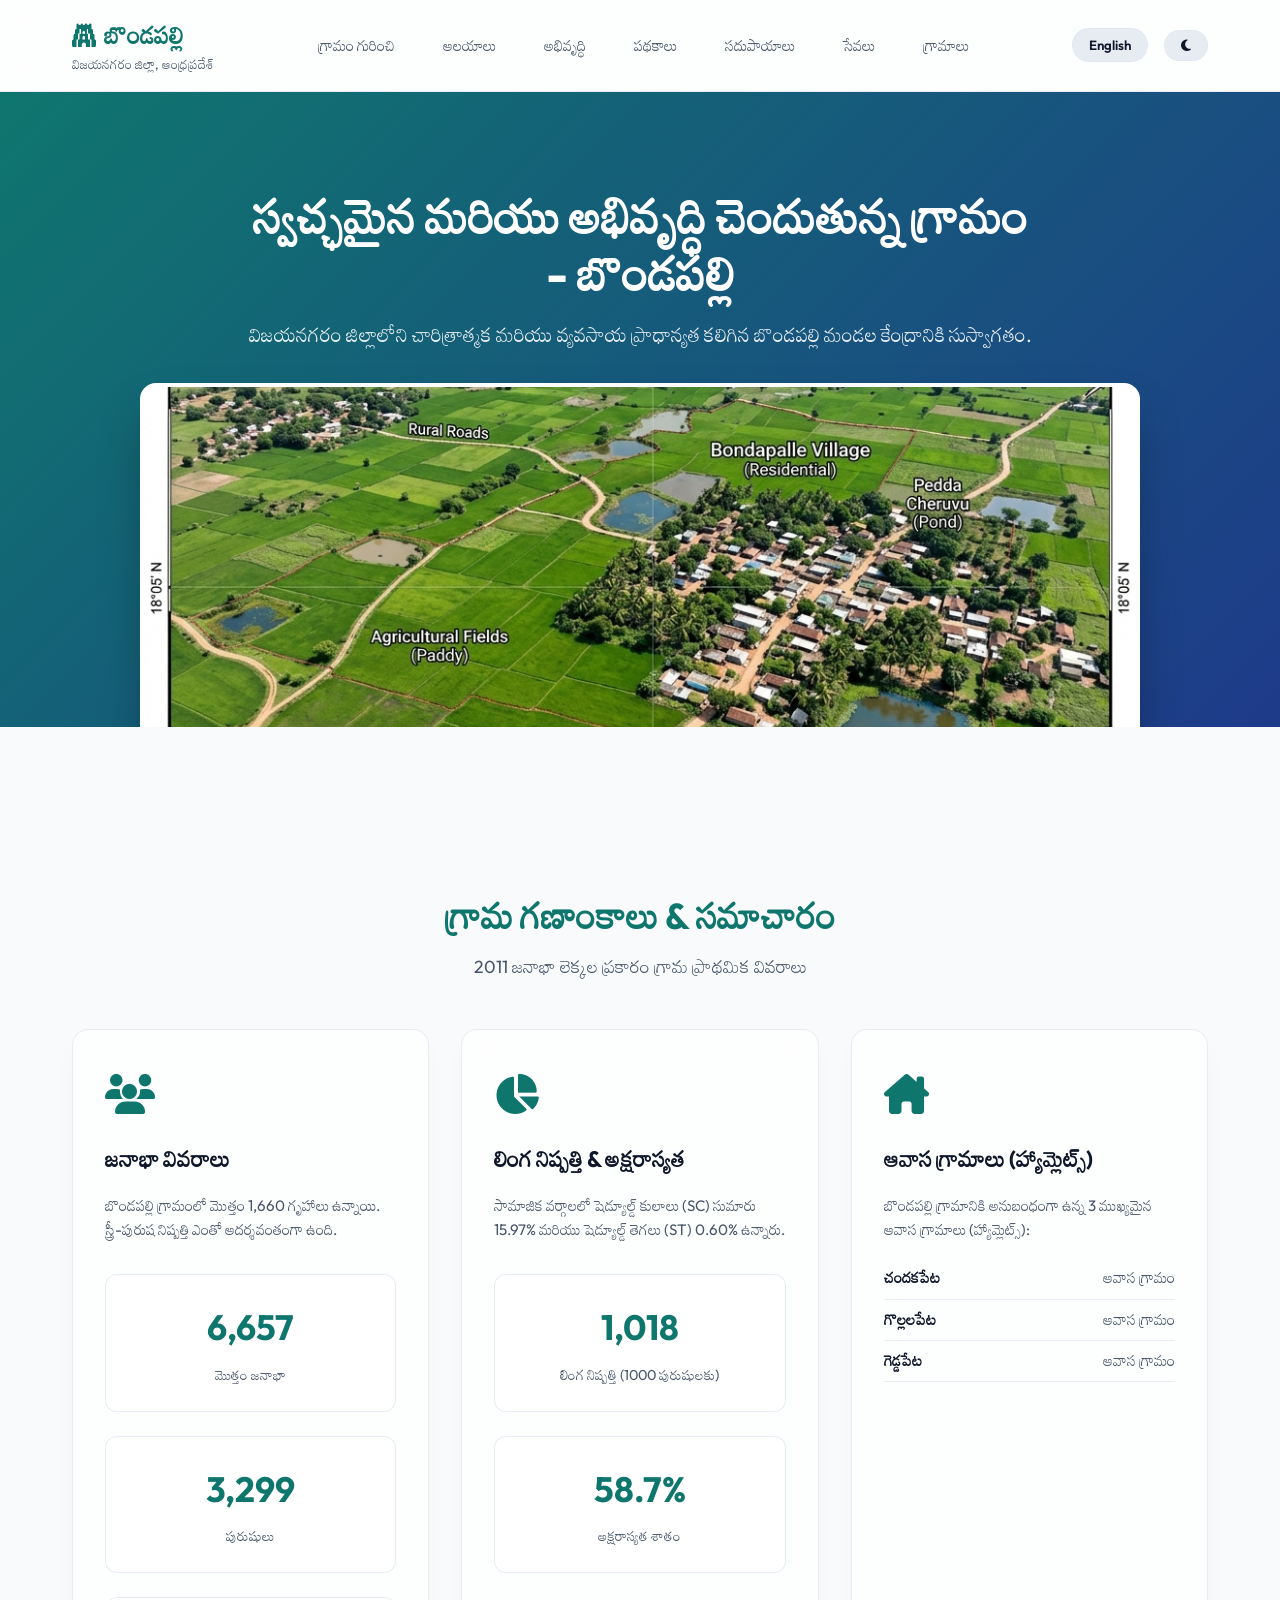
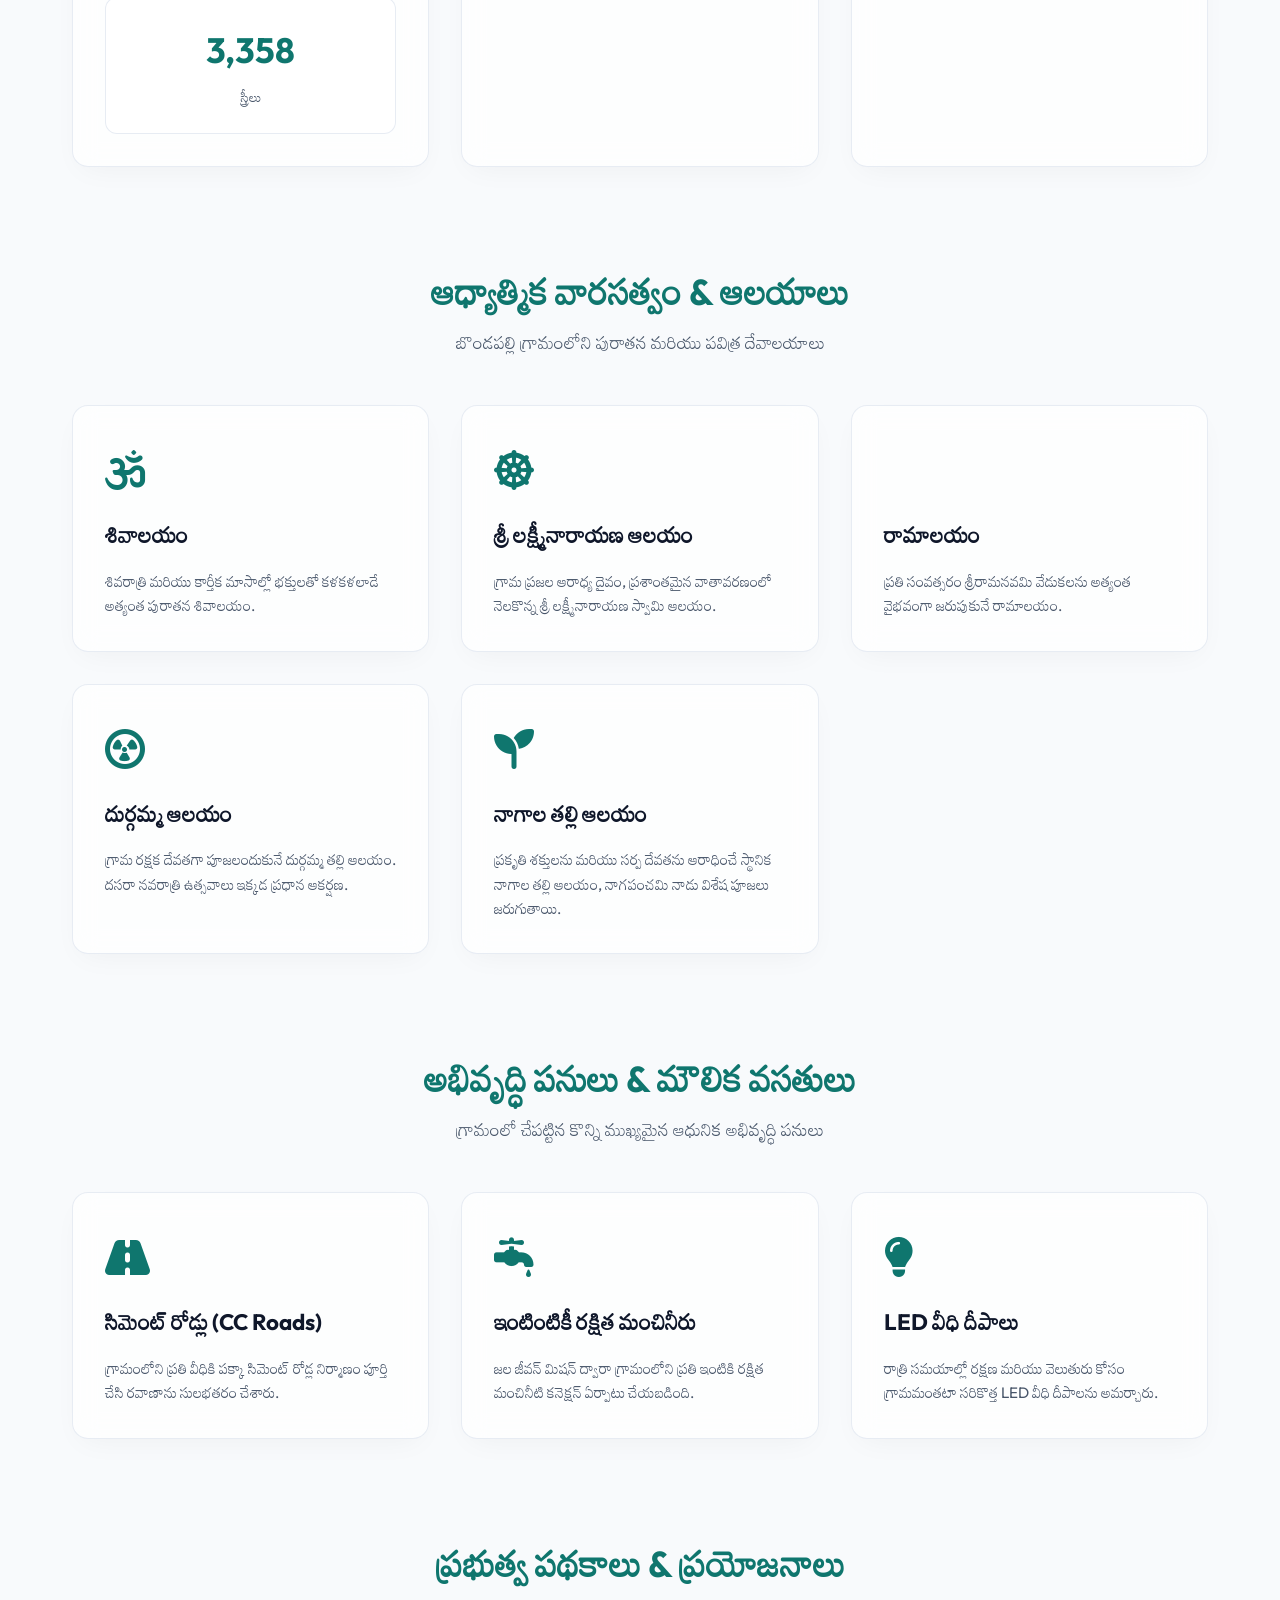
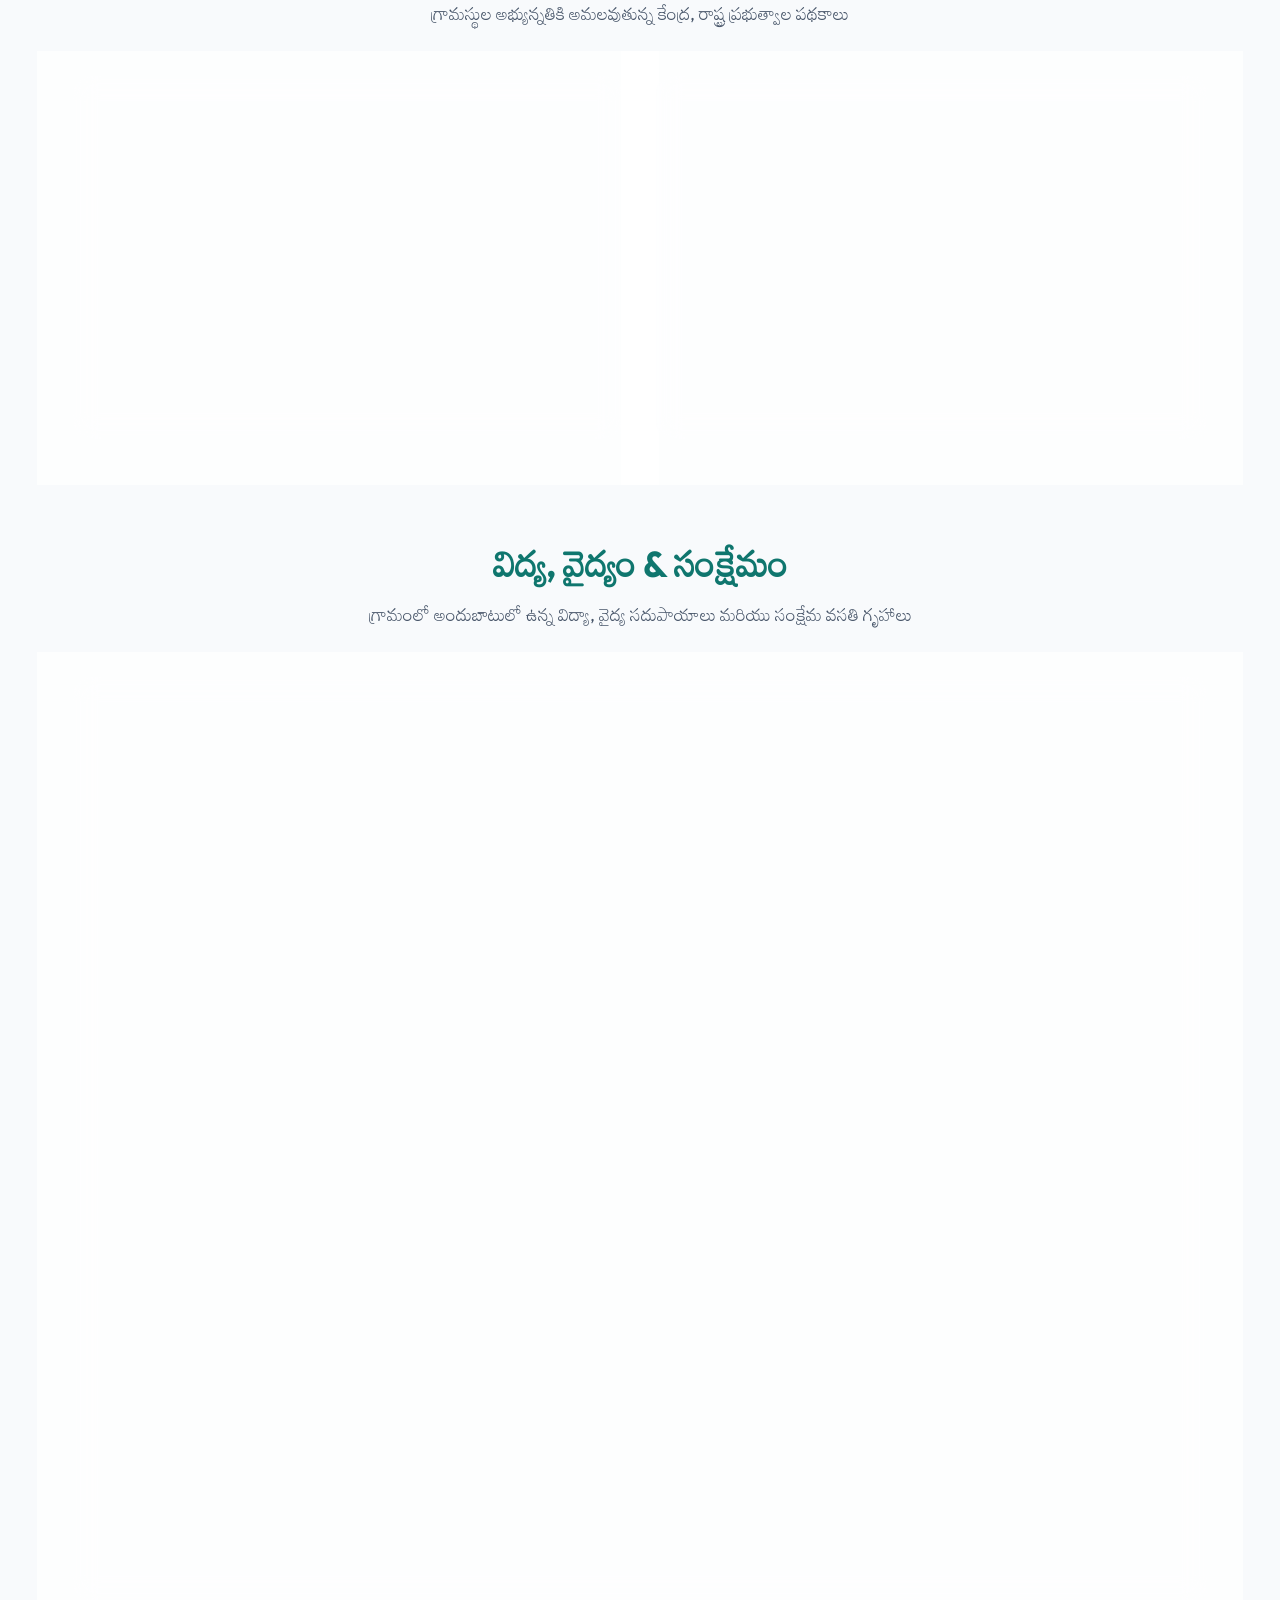
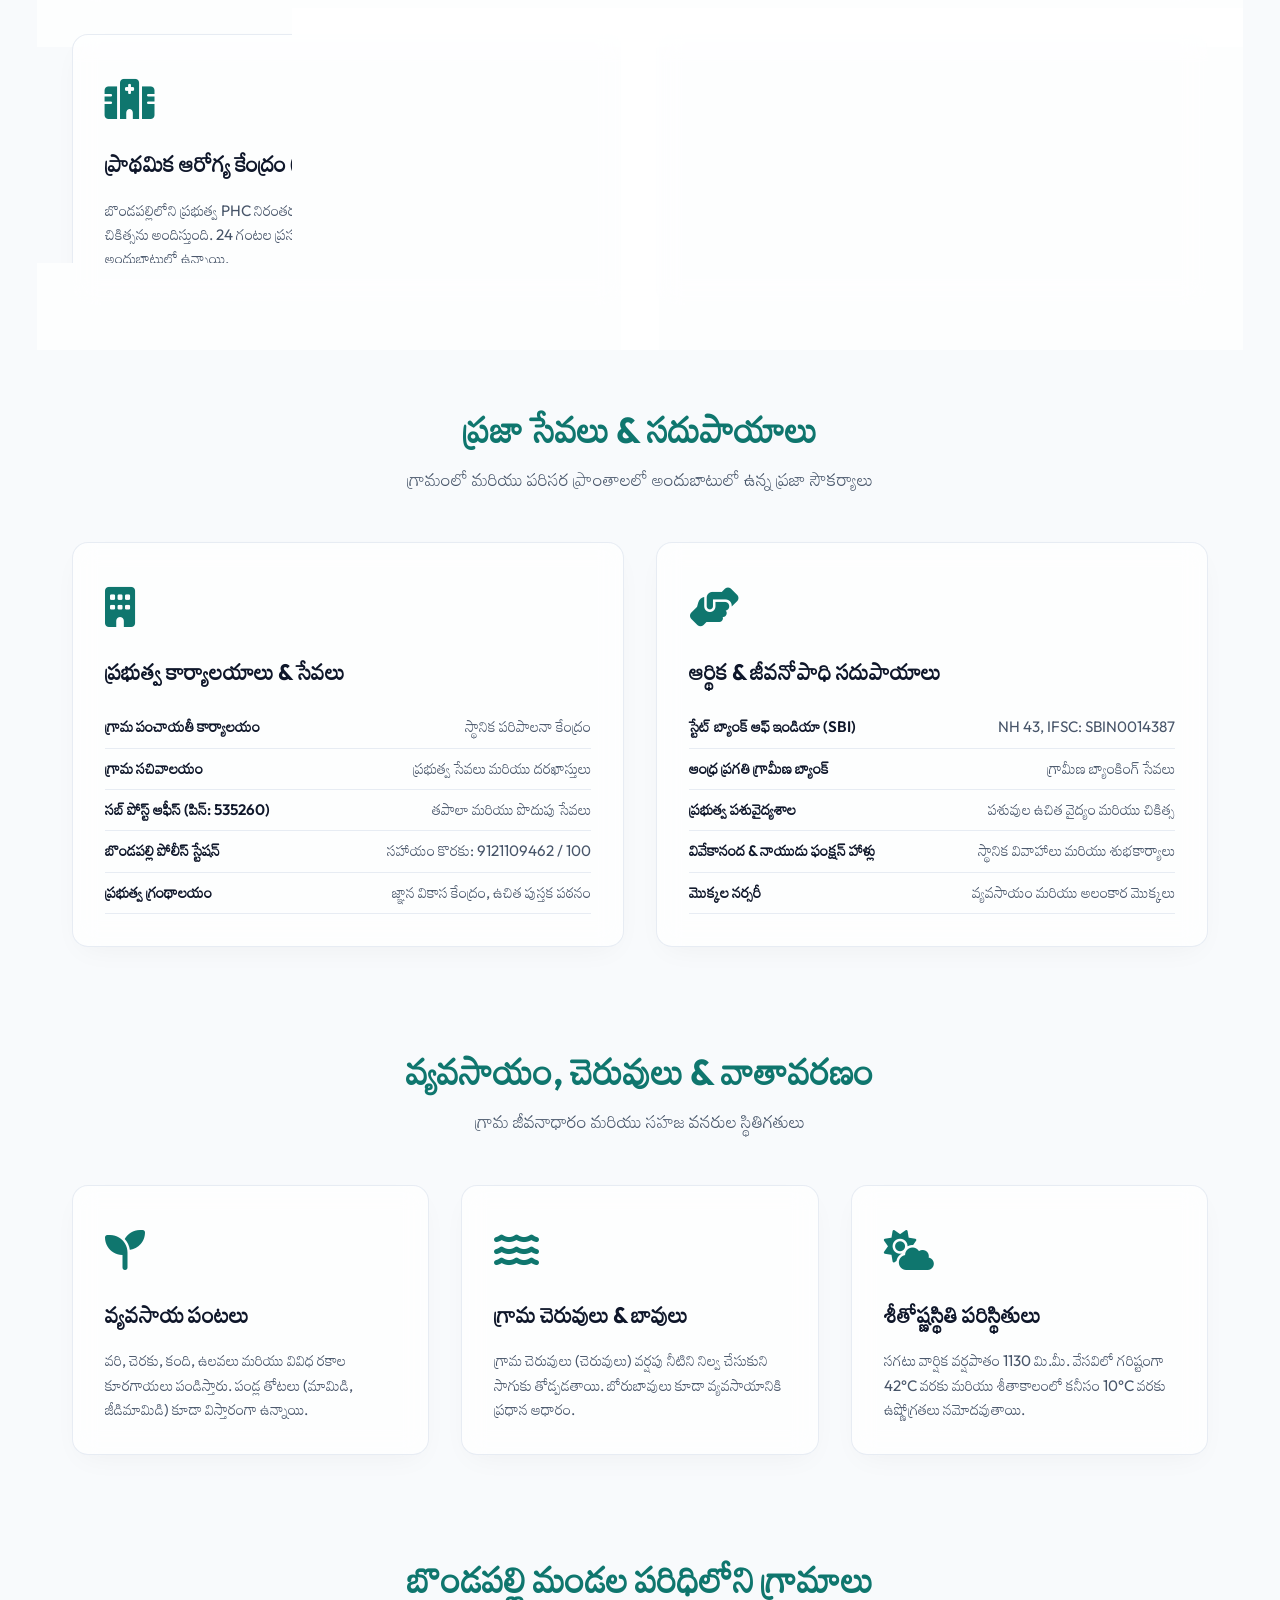
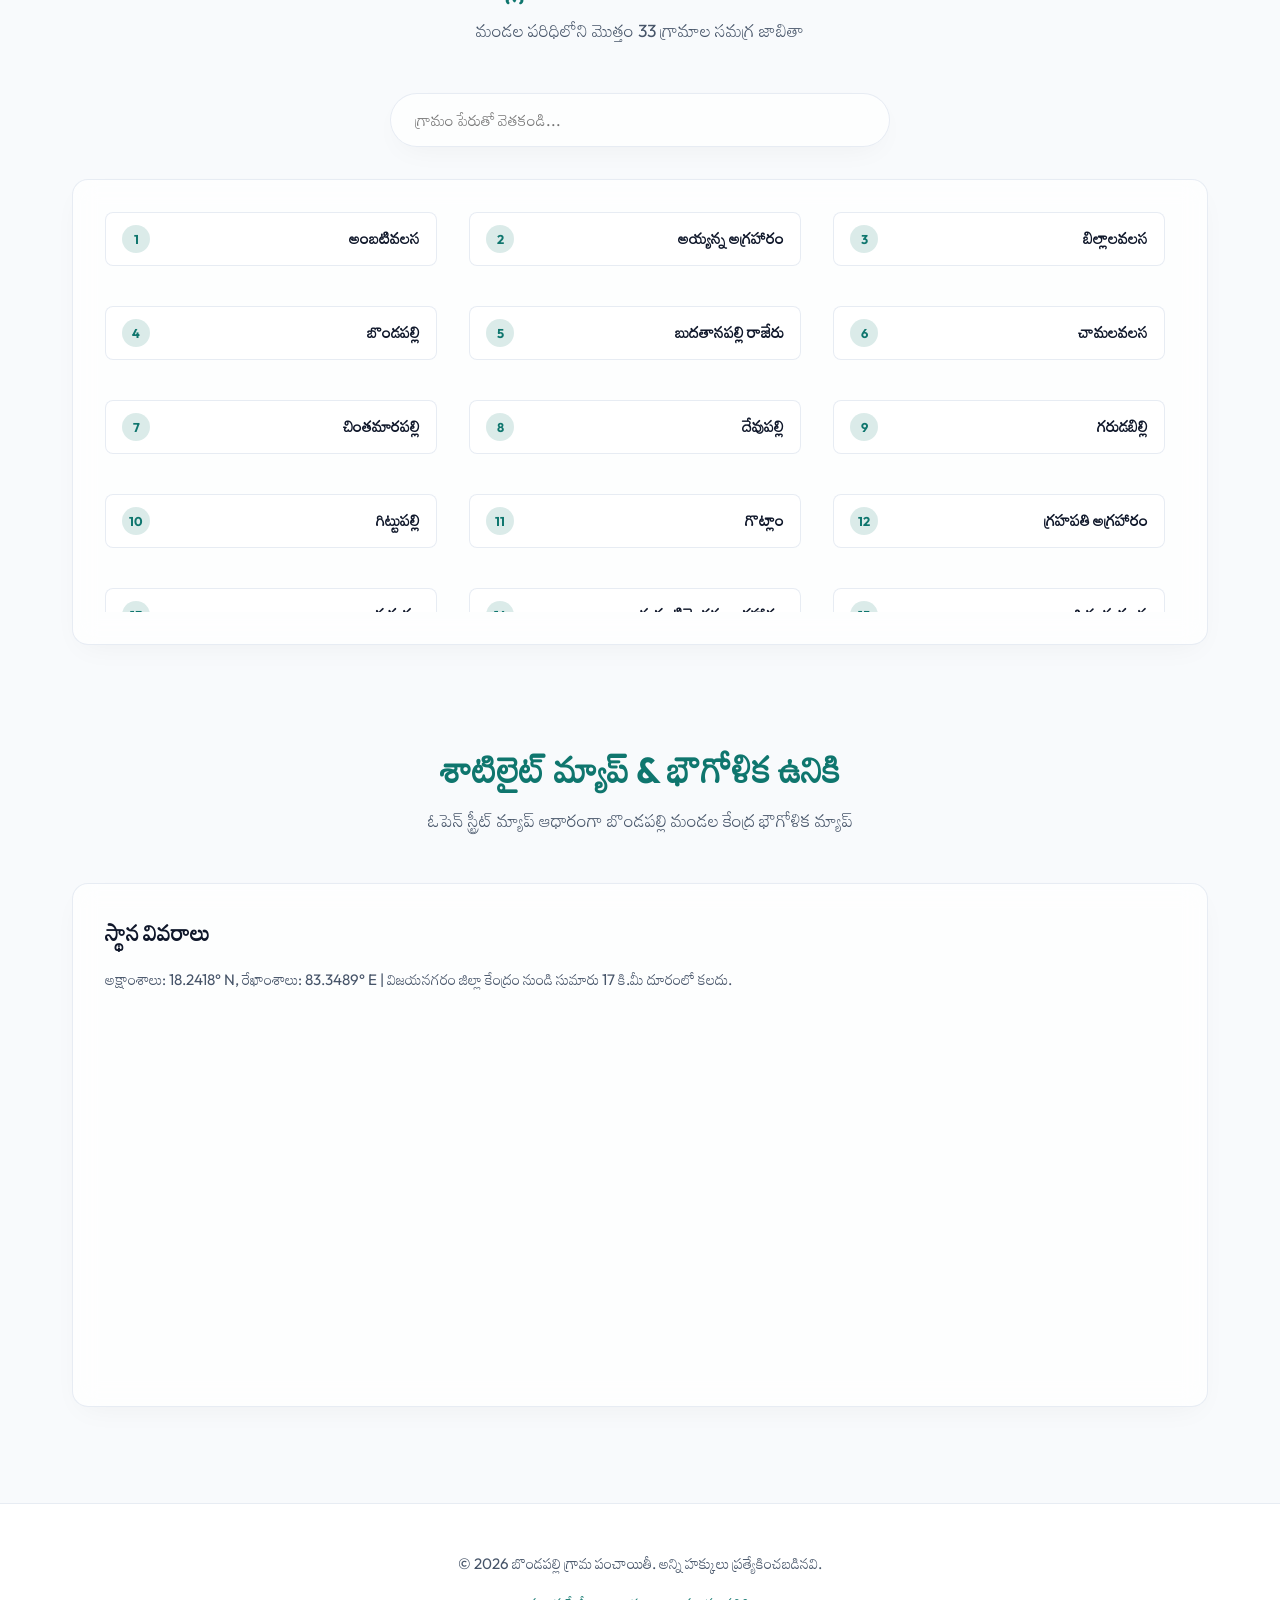
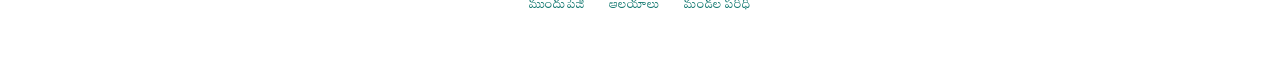
==== commit 6c42adbd: "Add official school directory hyperlinks under Schools and Colleges" ====
--- a/index.html
+++ b/index.html
@@ -236,16 +236,199 @@
                 <h2 data-te="విద్య, వైద్యం & సంక్షేమం" data-en="Education, Health & Welfare Hostels">విద్య, వైద్యం & సంక్షేమం</h2>
                 <p data-te="గ్రామంలో అందుబాటులో ఉన్న విద్యా, వైద్య సదుపాయాలు మరియు సంక్షేమ వసతి గృహాలు" data-en="Educational institutions, healthcare centers, and social welfare hostels in the mandal">గ్రామంలో అందుబాటులో ఉన్న విద్యా, వైద్య సదుపాయాలు మరియు సంక్షేమ వసతి గృహాలు</p>
             </div>
-            <div class="grid-3">
-                <div class="card">
-                    <div class="card-icon"><i class="fa-solid fa-graduation-cap"></i></div>
-                    <h3 data-te="పాఠశాలలు & కళాశాలలు" data-en="Schools & Colleges">పాఠశాలలు & కళాశాలలు</h3>
-                    <p data-te="జిల్లా పరిషత్ ఉన్నత పాఠశాల (ZPHS), కస్తూరిబా గాంధీ బాలికా విద్యాలయం (KGBV) మరియు ప్రాథమిక పాఠశాలలు ఇక్కడ ఉన్నాయి." data-en="Equipped with ZPHS High School, KGBV Girl's School, and multiple primary schools offering quality education."></p>
-                </div>
+
+            <!-- Schools & Colleges Card with Direct Portal Hyperlinks -->
+            <div class="card schools-card">
+                <div class="card-icon"><i class="fa-solid fa-graduation-cap"></i></div>
+                <h3 data-te="పాఠశాలలు & కళాశాలలు" data-en="Schools & Colleges">పాఠశాలలు & కళాశాలలు</h3>
+                <p data-te="ఆంధ్రప్రదేశ్ పాఠశాల విద్యాశాఖ మరియు UDISE+ డేటా ప్రకారం బొండపల్లి గ్రామ పరిధిలోని అన్ని విద్యాసంస్థల అధికారిక వివరాలు క్రింద ఇవ్వబడ్డాయి. సమగ్ర సమాచారం కోసం పాఠశాల పేరుపై క్లిక్ చేయండి:" data-en="Comprehensive list of educational institutions in Bondapalli village and its hamlets mapped with the Andhra Pradesh School Education Department and UDISE+ system. Click on any school name to view official records:">ఆంధ్రప్రదేశ్ పాఠశాల విద్యాశాఖ మరియు UDISE+ డేటా ప్రకారం బొండపల్లి గ్రామ పరిధిలోని అన్ని విద్యాసంస్థల అధికారిక వివరాలు క్రింద ఇవ్వబడ్డాయి. సమగ్ర సమాచారం కోసం పాఠశాల పేరుపై క్లిక్ చేయండి:</p>
+
+                <div class="school-portal-notice">
+                    <p>
+                        <i class="fa-solid fa-circle-info"></i> 
+                        <span data-te="అధికారిక విద్యాశాఖ & UDISE+ సమాచార వేదికలు:" data-en="Official School Education & UDISE+ Portals:">అధికారిక విద్యాశాఖ & UDISE+ సమాచార వేదికలు:</span>
+                    </p>
+                    <div class="portal-links">
+                        <a href="https://cse.ap.gov.in/" target="_blank" rel="noopener noreferrer" class="portal-badge-link">
+                            <span>CSE AP Portal</span> <i class="fa-solid fa-arrow-up-right-from-square"></i>
+                        </a>
+                        <a href="https://src.udiseplus.gov.in/" target="_blank" rel="noopener noreferrer" class="portal-badge-link">
+                            <span>UDISE+ KYS Portal</span> <i class="fa-solid fa-arrow-up-right-from-square"></i>
+                        </a>
+                    </div>
+                </div>
+
+                <div class="school-grid">
+                    <!-- 1. ZPHS Bondapalli -->
+                    <div class="school-item">
+                        <div class="school-item-header">
+                            <div class="school-item-icon"><i class="fa-solid fa-school"></i></div>
+                            <div>
+                                <a href="https://schools.org.in/vizianagaram/28122001908/zphs-bondapalli.html" target="_blank" rel="noopener noreferrer" class="school-title-link">
+                                    <span data-te="జిల్లా పరిషత్ ఉన్నత పాఠశాల (ZPHS), బొండపల్లి" data-en="Zilla Parishad High School (ZPHS), Bondapalli">జిల్లా పరిషత్ ఉన్నత పాఠశాల (ZPHS), బొండపల్లి</span>
+                                    <i class="fa-solid fa-arrow-up-right-from-square"></i>
+                                </a>
+                                <div class="class-tag" data-te="ప్రభుత్వ ఉన్నత పాఠశాల | తరగతులు: 6 నుండి 10" data-en="Govt High School | Classes: 6 to 10">ప్రభుత్వ ఉన్నత పాఠశాల | తరగతులు: 6 నుండి 10</div>
+                            </div>
+                        </div>
+                        <div class="school-item-meta">
+                            <span class="udise-tag">UDISE: 28122001908</span>
+                            <span class="class-tag" data-te="క్లస్టర్: బొండపల్లి" data-en="Cluster: Bondapalli">క్లస్టర్: బొండపల్లి</span>
+                        </div>
+                    </div>
+
+                    <!-- 2. KGBV Bondapalli -->
+                    <div class="school-item">
+                        <div class="school-item-header">
+                            <div class="school-item-icon"><i class="fa-solid fa-school-flag"></i></div>
+                            <div>
+                                <a href="https://schools.org.in/vizianagaram/28122001909/kgbv-bondapalli.html" target="_blank" rel="noopener noreferrer" class="school-title-link">
+                                    <span data-te="కస్తూరిబా గాంధీ బాలికా విద్యాలయం (KGBV), బొండపల్లి" data-en="Kasturba Gandhi Balika Vidyalaya (KGBV), Bondapalli">కస్తూరిబా గాంధీ బాలికా విద్యాలయం (KGBV), బొండపల్లి</span>
+                                    <i class="fa-solid fa-arrow-up-right-from-square"></i>
+                                </a>
+                                <div class="class-tag" data-te="బాలికల గురుకులం | తరగతులు: 6 నుండి 12" data-en="Girls Residential School | Classes: 6 to 12">బాలికల గురుకులం | తరగతులు: 6 నుండి 12</div>
+                            </div>
+                        </div>
+                        <div class="school-item-meta">
+                            <span class="udise-tag">UDISE: 28122001909</span>
+                            <span class="class-tag" data-te="సమగ్ర శిక్షా అభియాన్" data-en="Samagra Shiksha AP">సమగ్ర శిక్షా అభియాన్</span>
+                        </div>
+                    </div>
+
+                    <!-- 3. MPPS Bondapalli (Main / R) -->
+                    <div class="school-item">
+                        <div class="school-item-header">
+                            <div class="school-item-icon"><i class="fa-solid fa-chalkboard-user"></i></div>
+                            <div>
+                                <a href="https://schools.org.in/vizianagaram/28122001901/mpps-bondapalli-r.html" target="_blank" rel="noopener noreferrer" class="school-title-link">
+                                    <span data-te="మండల పరిషత్ ప్రాథమిక పాఠశాల (MPPS - మెయిన్), బొండపల్లి" data-en="Mandal Parishad Primary School (MPPS - Main), Bondapalli">మండల పరిషత్ ప్రాథమిక పాఠశాల (MPPS - మెయిన్), బొండపల్లి</span>
+                                    <i class="fa-solid fa-arrow-up-right-from-square"></i>
+                                </a>
+                                <div class="class-tag" data-te="ప్రభుత్వ ప్రాథమిక పాఠశాల | తరగతులు: 1 నుండి 5" data-en="Govt Primary School | Classes: 1 to 5">ప్రభుత్వ ప్రాథమిక పాఠశాల | తరగతులు: 1 నుండి 5</div>
+                            </div>
+                        </div>
+                        <div class="school-item-meta">
+                            <span class="udise-tag">UDISE: 28122001901</span>
+                            <span class="class-tag" data-te="స్థాపన: 1948" data-en="Established: 1948">స్థాపన: 1948</span>
+                        </div>
+                    </div>
+
+                    <!-- 4. MPPS Bondapalli (SPL) -->
+                    <div class="school-item">
+                        <div class="school-item-header">
+                            <div class="school-item-icon"><i class="fa-solid fa-book-open-reader"></i></div>
+                            <div>
+                                <a href="https://schools.org.in/vizianagaram/28122001902/mpps-bondapalli-spl.html" target="_blank" rel="noopener noreferrer" class="school-title-link">
+                                    <span data-te="మండల పరిషత్ ప్రాథమిక పాఠశాల (MPPS - స్పెషల్), బొండపల్లి" data-en="Mandal Parishad Primary School (MPPS - Special), Bondapalli">మండల పరిషత్ ప్రాథమిక పాఠశాల (MPPS - స్పెషల్), బొండపల్లి</span>
+                                    <i class="fa-solid fa-arrow-up-right-from-square"></i>
+                                </a>
+                                <div class="class-tag" data-te="ప్రభుత్వ ప్రాథమిక పాఠశాల | తరగతులు: 1 నుండి 5" data-en="Govt Primary School | Classes: 1 to 5">ప్రభుత్వ ప్రాథమిక పాఠశాల | తరగతులు: 1 నుండి 5</div>
+                            </div>
+                        </div>
+                        <div class="school-item-meta">
+                            <span class="udise-tag">UDISE: 28122001902</span>
+                            <span class="class-tag" data-te="మాధ్యమం: తెలుగు / ఇంగ్లీష్" data-en="Medium: Telugu / English">మాధ్యమం: తెలుగు / ఇంగ్లీష్</span>
+                        </div>
+                    </div>
+
+                    <!-- 5. MPPS Bondapalli (H) -->
+                    <div class="school-item">
+                        <div class="school-item-header">
+                            <div class="school-item-icon"><i class="fa-solid fa-children"></i></div>
+                            <div>
+                                <a href="https://schools.org.in/vizianagaram/28122001903/mpps-bondapalli-h.html" target="_blank" rel="noopener noreferrer" class="school-title-link">
+                                    <span data-te="మండల పరిషత్ ప్రాథమిక పాఠశాల (MPPS - హరిజనవాడ), బొండపల్లి" data-en="Mandal Parishad Primary School (MPPS - Harijanawada), Bondapalli">మండల పరిషత్ ప్రాథమిక పాఠశాల (MPPS - హరిజనవాడ), బొండపల్లి</span>
+                                    <i class="fa-solid fa-arrow-up-right-from-square"></i>
+                                </a>
+                                <div class="class-tag" data-te="ప్రభుత్వ ప్రాథమిక పాఠశాల | తరగతులు: 1 నుండి 5" data-en="Govt Primary School | Classes: 1 to 5">ప్రభుత్వ ప్రాథమిక పాఠశాల | తరగతులు: 1 నుండి 5</div>
+                            </div>
+                        </div>
+                        <div class="school-item-meta">
+                            <span class="udise-tag">UDISE: 28122001903</span>
+                            <span class="class-tag" data-te="స్థాపన: 1984" data-en="Established: 1984">స్థాపన: 1984</span>
+                        </div>
+                    </div>
+
+                    <!-- 6. MPPS Chandakapeta -->
+                    <div class="school-item">
+                        <div class="school-item-header">
+                            <div class="school-item-icon"><i class="fa-solid fa-house-chimney-window"></i></div>
+                            <div>
+                                <a href="https://schools.org.in/vizianagaram/28122001906/mpps-chandakapeta.html" target="_blank" rel="noopener noreferrer" class="school-title-link">
+                                    <span data-te="మండల పరిషత్ ప్రాథమిక పాఠశాల (MPPS), చందకపేట" data-en="Mandal Parishad Primary School (MPPS), Chandakapeta">మండల పరిషత్ ప్రాథమిక పాఠశాల (MPPS), చందకపేట</span>
+                                    <i class="fa-solid fa-arrow-up-right-from-square"></i>
+                                </a>
+                                <div class="class-tag" data-te="ఆవాస గ్రామ పాఠశాల | తరగతులు: 1 నుండి 5" data-en="Hamlet Primary School | Classes: 1 to 5">ఆవాస గ్రామ పాఠశాల | తరగతులు: 1 నుండి 5</div>
+                            </div>
+                        </div>
+                        <div class="school-item-meta">
+                            <span class="udise-tag">UDISE: 28122001906</span>
+                            <span class="class-tag" data-te="ఆవాసం: చందకపేట" data-en="Hamlet: Chandakapeta">ఆవాసం: చందకపేట</span>
+                        </div>
+                    </div>
+
+                    <!-- 7. MPPS Gollalapeta -->
+                    <div class="school-item">
+                        <div class="school-item-header">
+                            <div class="school-item-icon"><i class="fa-solid fa-house-chimney-user"></i></div>
+                            <div>
+                                <a href="https://schools.org.in/vizianagaram/28122001905/mpps-gollalapeta.html" target="_blank" rel="noopener noreferrer" class="school-title-link">
+                                    <span data-te="మండల పరిషత్ ప్రాథమిక పాఠశాల (MPPS), గొల్లలపేట" data-en="Mandal Parishad Primary School (MPPS), Gollalapeta">మండల పరిషత్ ప్రాథమిక పాఠశాల (MPPS), గొల్లలపేట</span>
+                                    <i class="fa-solid fa-arrow-up-right-from-square"></i>
+                                </a>
+                                <div class="class-tag" data-te="ఆవాస గ్రామ పాఠశాల | తరగతులు: 1 నుండి 5" data-en="Hamlet Primary School | Classes: 1 to 5">ఆవాస గ్రామ పాఠశాల | తరగతులు: 1 నుండి 5</div>
+                            </div>
+                        </div>
+                        <div class="school-item-meta">
+                            <span class="udise-tag">UDISE: 28122001905</span>
+                            <span class="class-tag" data-te="ఆవాసం: గొల్లలపేట" data-en="Hamlet: Gollalapeta">ఆవాసం: గొల్లలపేట</span>
+                        </div>
+                    </div>
+
+                    <!-- 8. MPPS Geddapeta -->
+                    <div class="school-item">
+                        <div class="school-item-header">
+                            <div class="school-item-icon"><i class="fa-solid fa-house-user"></i></div>
+                            <div>
+                                <a href="https://schools.org.in/vizianagaram/28122001904/mpps-geddapeta.html" target="_blank" rel="noopener noreferrer" class="school-title-link">
+                                    <span data-te="మండల పరిషత్ ప్రాథమిక పాఠశాల (MPPS), గెడ్డపేట" data-en="Mandal Parishad Primary School (MPPS), Geddapeta">మండల పరిషత్ ప్రాథమిక పాఠశాల (MPPS), గెడ్డపేట</span>
+                                    <i class="fa-solid fa-arrow-up-right-from-square"></i>
+                                </a>
+                                <div class="class-tag" data-te="ఆవాస గ్రామ పాఠశాల | తరగతులు: 1 నుండి 5" data-en="Hamlet Primary School | Classes: 1 to 5">ఆవాస గ్రామ పాఠశాల | తరగతులు: 1 నుండి 5</div>
+                            </div>
+                        </div>
+                        <div class="school-item-meta">
+                            <span class="udise-tag">UDISE: 28122001904</span>
+                            <span class="class-tag" data-te="ఆవాసం: గెడ్డపేట" data-en="Hamlet: Geddapeta">ఆవాసం: గెడ్డపేట</span>
+                        </div>
+                    </div>
+
+                    <!-- 9. Sri Sai Siddhartha Junior College -->
+                    <div class="school-item">
+                        <div class="school-item-header">
+                            <div class="school-item-icon"><i class="fa-solid fa-user-graduate"></i></div>
+                            <div>
+                                <a href="https://schools.org.in/vizianagaram/28122001910/sri-sai-siddhartha-junior-college.html" target="_blank" rel="noopener noreferrer" class="school-title-link">
+                                    <span data-te="శ్రీ సాయి సిద్ధార్థ జూనియర్ కళాశాల, బొండపల్లి" data-en="Sri Sai Siddhartha Junior College, Bondapalli">శ్రీ సాయి సిద్ధార్థ జూనియర్ కళాశాల, బొండపల్లి</span>
+                                    <i class="fa-solid fa-arrow-up-right-from-square"></i>
+                                </a>
+                                <div class="class-tag" data-te="ఇంటర్మీడియట్ కళాశాల | తరగతులు: 11 నుండి 12" data-en="Intermediate Junior College | Classes: 11 to 12">ఇంటర్మీడియట్ కళాశాల | తరగతులు: 11 నుండి 12</div>
+                            </div>
+                        </div>
+                        <div class="school-item-meta">
+                            <span class="udise-tag">UDISE: 28122001910</span>
+                            <span class="class-tag" data-te="బోర్డ్ ఆఫ్ ఇంటర్మీడియట్ (BIEAP)" data-en="Board of Intermediate (BIEAP)">బోర్డ్ ఆఫ్ ఇంటర్మీడియట్ (BIEAP)</span>
+                        </div>
+                    </div>
+                </div>
+            </div>
+
+            <!-- Health & Hostels Grid -->
+            <div class="grid-2">
                 <div class="card">
                     <div class="card-icon"><i class="fa-solid fa-hospital"></i></div>
                     <h3 data-te="ప్రాథమిక ఆరోగ్య కేంద్రం (PHC)" data-en="Primary Health Centre">ప్రాథమిక ఆరోగ్య కేంద్రం (PHC)</h3>
-                    <p data-te="బొండపల్లిలోని ప్రభుత్వ PHC నిరంతరం అందుబాటులో ఉంటూ ఉచిత ఔషధాలు, ప్రాథమిక వైద్య చికిత్సను అందిస్తుంది." data-en="The local government PHC is fully active, offering immediate checkups, basic treatments, and free essential medicines."></p>
+                    <p data-te="బొండపల్లిలోని ప్రభుత్వ PHC నిరంతరం అందుబాటులో ఉంటూ ఉచిత ఔషధాలు, ప్రాథమిక వైద్య చికిత్సను అందిస్తుంది. 24 గంటల ప్రసవ సేవలు, టీకాలు మరియు వైద్యుల పర్యవేక్షణ అందుబాటులో ఉన్నాయి." data-en="The local government PHC is fully active, offering immediate checkups, basic treatments, 24/7 emergency delivery services, immunization, and free essential medicines."></p>
                 </div>
                 <div class="card">
                     <div class="card-icon"><i class="fa-solid fa-hotel"></i></div>
--- a/style.css
+++ b/style.css
@@ -381,6 +381,147 @@
     margin-top: 1.5rem;
 }
 
+/* Schools & Colleges Section Styling */
+.schools-card {
+    margin-bottom: 2rem;
+}
+
+.school-portal-notice {
+    display: flex;
+    align-items: center;
+    justify-content: space-between;
+    flex-wrap: wrap;
+    gap: 1rem;
+    background: var(--accent-glow);
+    border: 1px solid var(--accent);
+    padding: 0.9rem 1.25rem;
+    border-radius: 12px;
+    margin: 1.25rem 0 1.5rem 0;
+    font-size: 0.95rem;
+}
+
+.school-portal-notice p {
+    margin: 0;
+    color: var(--text-primary);
+    font-weight: 500;
+}
+
+.portal-links {
+    display: flex;
+    gap: 0.75rem;
+    flex-wrap: wrap;
+}
+
+.portal-badge-link {
+    display: inline-flex;
+    align-items: center;
+    gap: 0.4rem;
+    background: var(--accent);
+    color: #ffffff !important;
+    padding: 0.35rem 0.85rem;
+    border-radius: 20px;
+    text-decoration: none;
+    font-size: 0.85rem;
+    font-weight: 600;
+    transition: background 0.2s ease, transform 0.2s ease;
+}
+
+.portal-badge-link:hover {
+    background: var(--accent-hover);
+    transform: translateY(-2px);
+}
+
+.school-grid {
+    display: grid;
+    grid-template-columns: repeat(auto-fit, minmax(320px, 1fr));
+    gap: 1.25rem;
+}
+
+.school-item {
+    background: var(--bg-secondary);
+    border: 1px solid var(--card-border);
+    border-radius: 12px;
+    padding: 1.25rem;
+    display: flex;
+    flex-direction: column;
+    justify-content: space-between;
+    gap: 0.85rem;
+    transition: all 0.25s ease;
+}
+
+.school-item:hover {
+    border-color: var(--accent);
+    transform: translateY(-3px);
+    box-shadow: 0 12px 25px -8px rgba(0, 0, 0, 0.12);
+}
+
+.school-item-header {
+    display: flex;
+    align-items: flex-start;
+    gap: 0.85rem;
+}
+
+.school-item-icon {
+    width: 44px;
+    height: 44px;
+    border-radius: 10px;
+    background: var(--accent-glow);
+    color: var(--accent);
+    display: flex;
+    align-items: center;
+    justify-content: center;
+    font-size: 1.2rem;
+    flex-shrink: 0;
+}
+
+.school-title-link {
+    color: var(--text-primary);
+    text-decoration: none;
+    font-weight: 700;
+    font-size: 1.05rem;
+    line-height: 1.4;
+    transition: color 0.2s ease;
+    display: inline-block;
+}
+
+.school-title-link:hover {
+    color: var(--accent);
+}
+
+.school-title-link i {
+    font-size: 0.8rem;
+    margin-left: 0.4rem;
+    color: var(--accent);
+    opacity: 0.85;
+}
+
+.school-item-meta {
+    display: flex;
+    flex-wrap: wrap;
+    align-items: center;
+    justify-content: space-between;
+    gap: 0.5rem;
+    padding-top: 0.6rem;
+    border-top: 1px dashed var(--card-border);
+    font-size: 0.85rem;
+}
+
+.udise-tag {
+    font-family: monospace;
+    font-weight: 600;
+    color: var(--accent);
+    background: var(--accent-glow);
+    padding: 0.2rem 0.55rem;
+    border-radius: 6px;
+    font-size: 0.85rem;
+}
+
+.class-tag {
+    color: var(--text-secondary);
+    font-size: 0.85rem;
+    font-weight: 500;
+}
+
 /* Footer styling */
 footer {
     background: var(--bg-secondary);
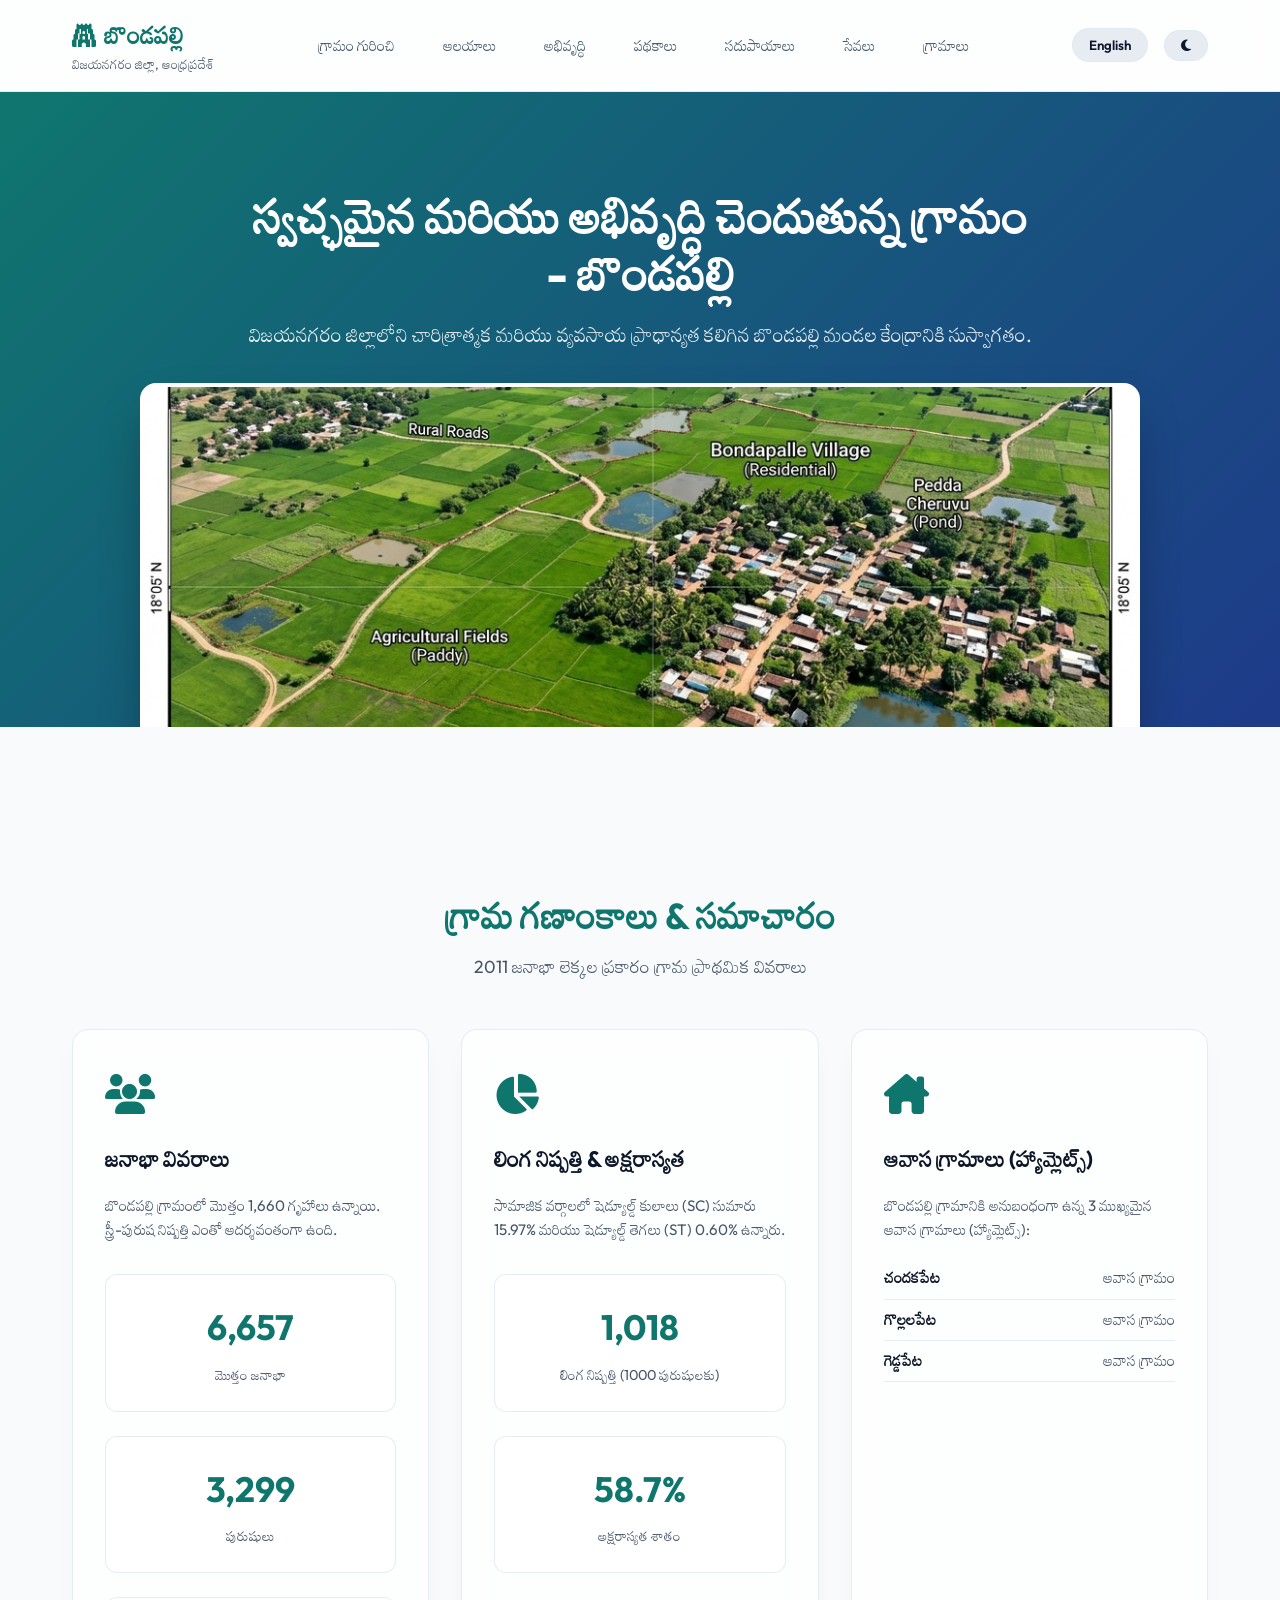
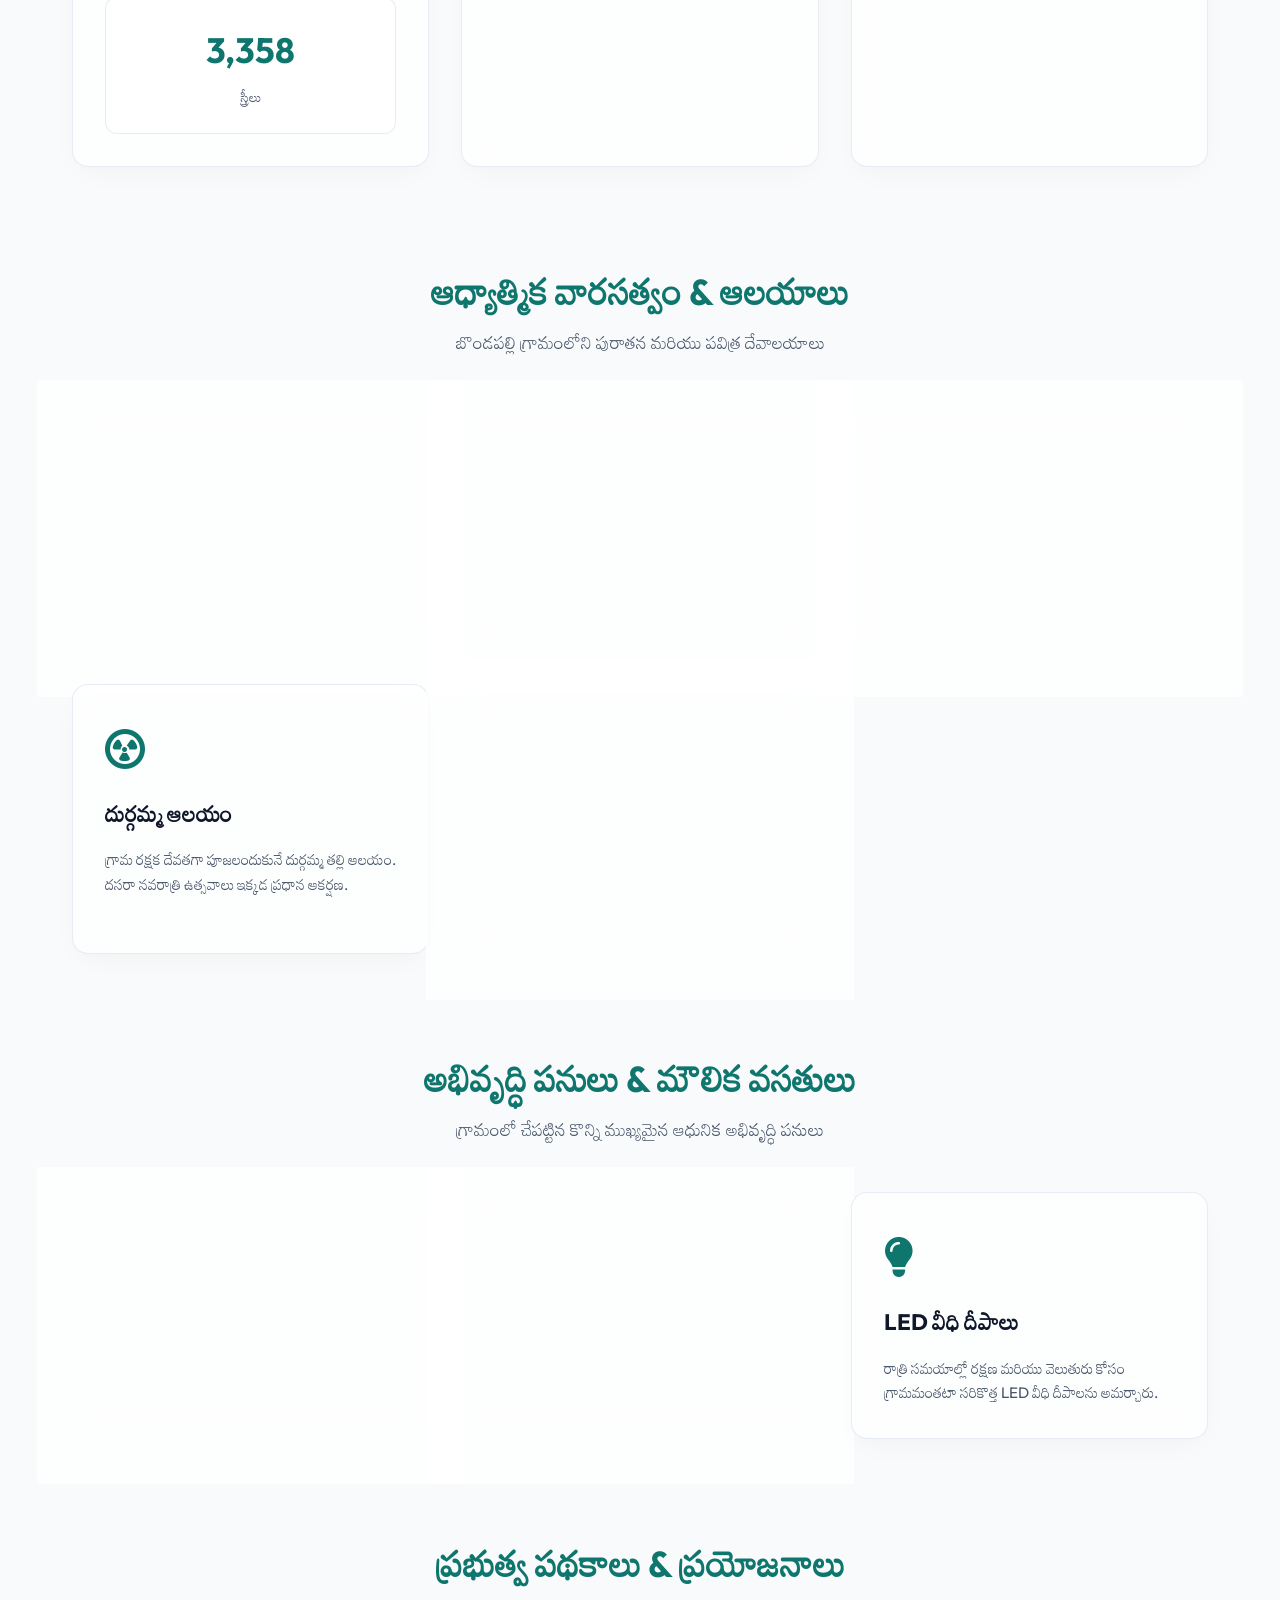
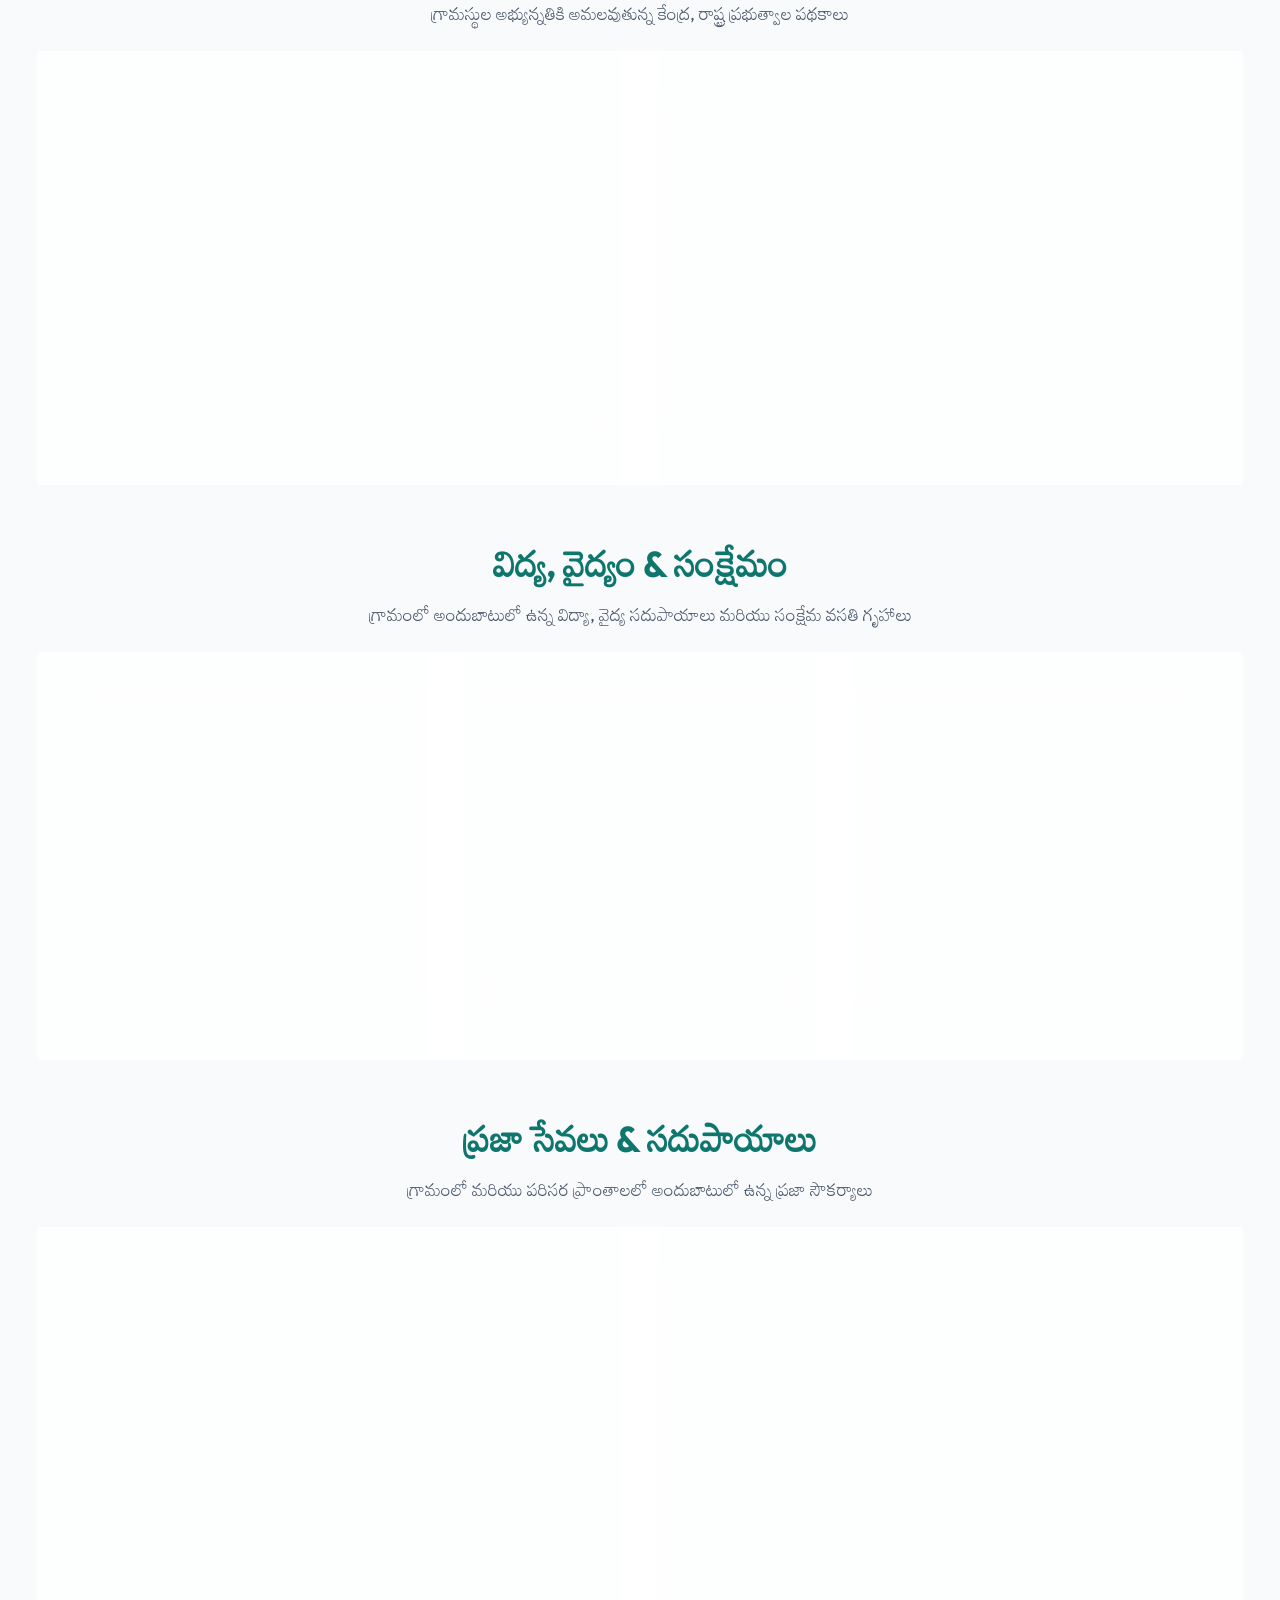
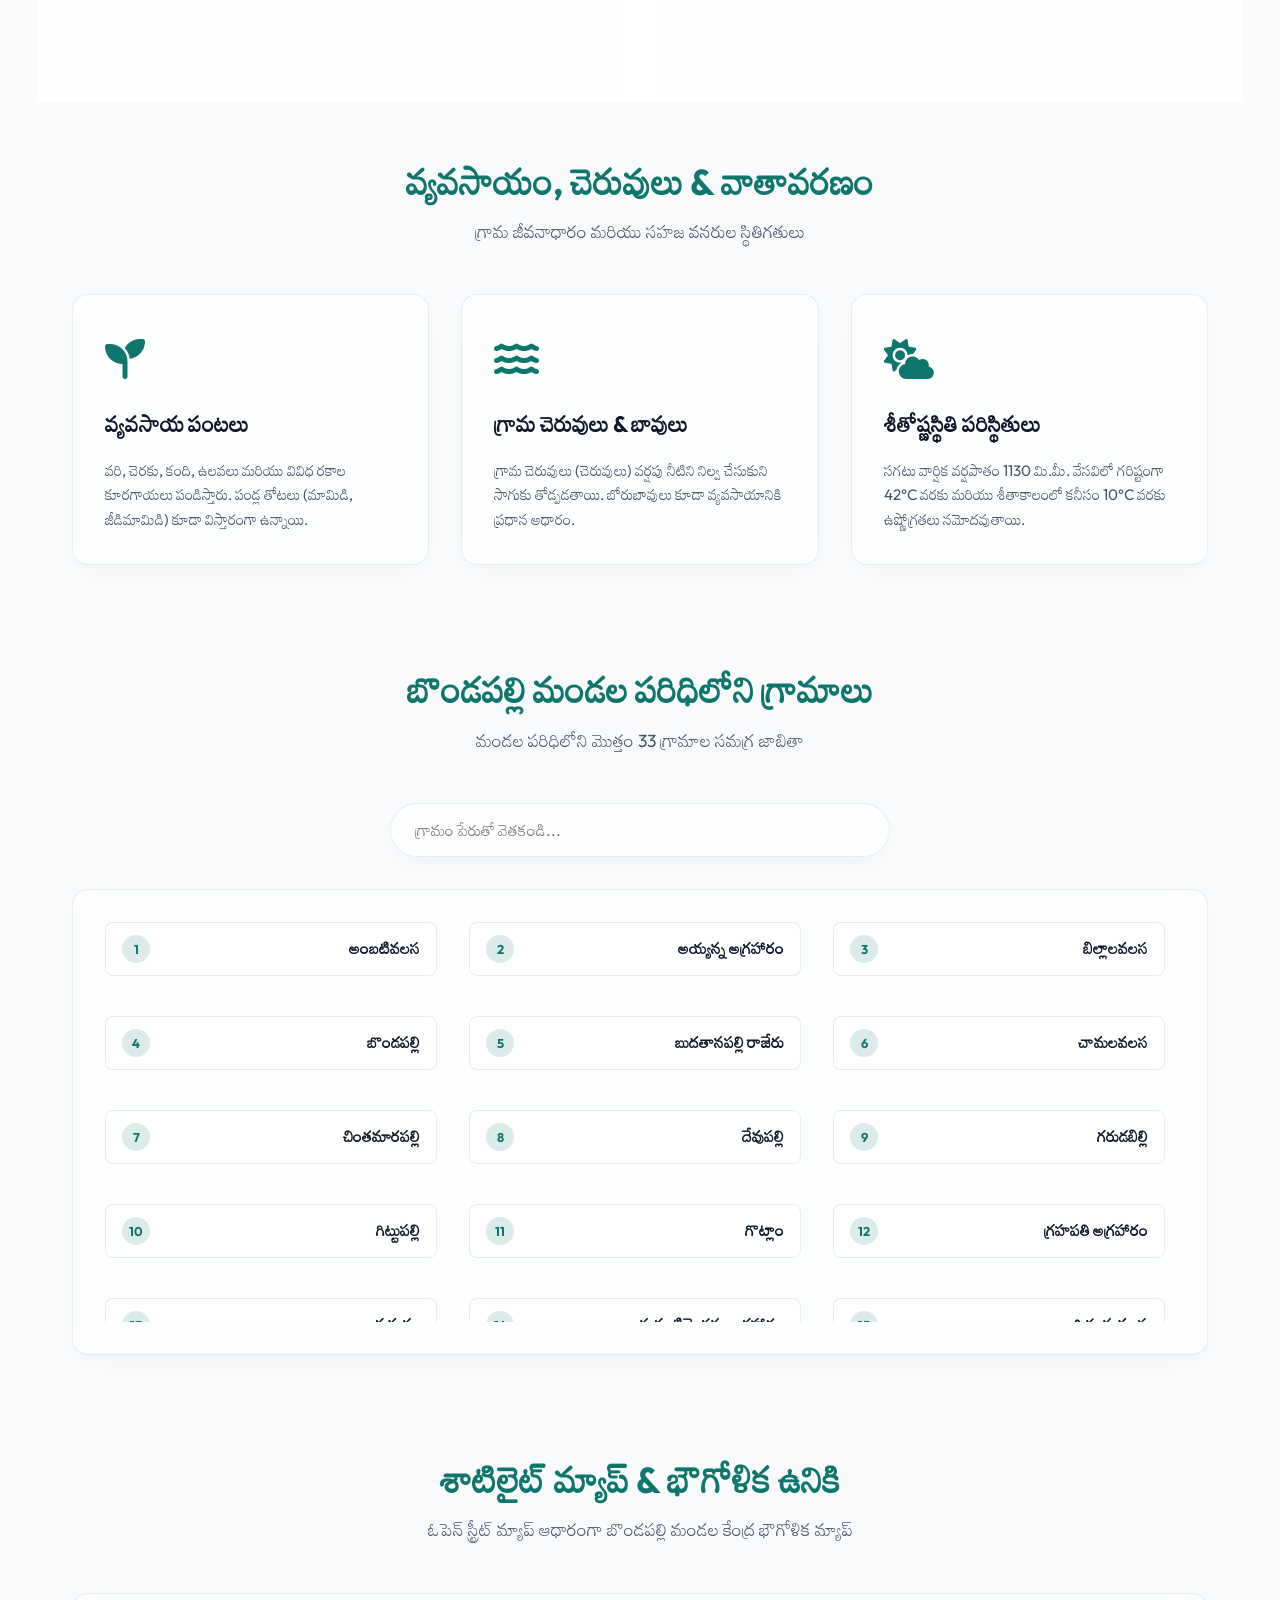
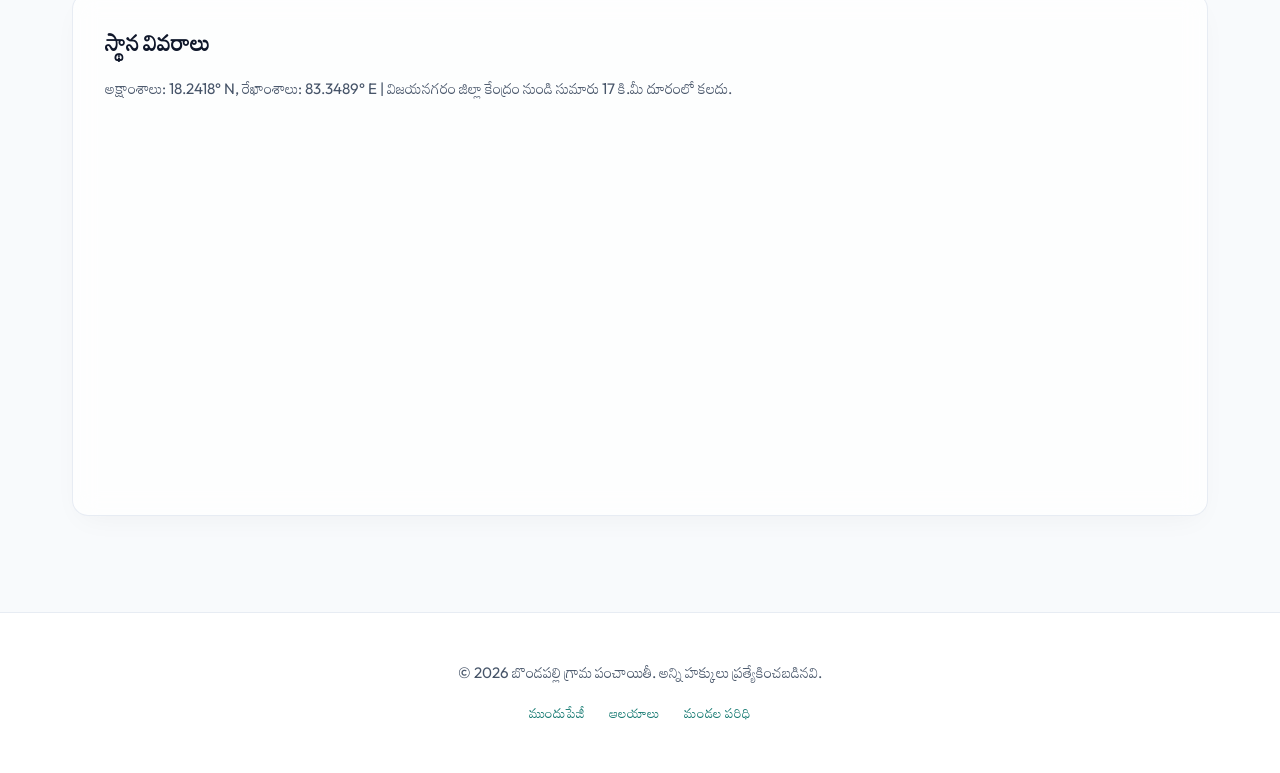
==== commit aac6e92d: "Retain schools tile size and open details in new window" ====
--- a/index.html
+++ b/index.html
@@ -237,203 +237,33 @@
                 <p data-te="గ్రామంలో అందుబాటులో ఉన్న విద్యా, వైద్య సదుపాయాలు మరియు సంక్షేమ వసతి గృహాలు" data-en="Educational institutions, healthcare centers, and social welfare hostels in the mandal">గ్రామంలో అందుబాటులో ఉన్న విద్యా, వైద్య సదుపాయాలు మరియు సంక్షేమ వసతి గృహాలు</p>
             </div>
 
-            <!-- Schools & Colleges Card with Direct Portal Hyperlinks -->
-            <div class="card schools-card">
-                <div class="card-icon"><i class="fa-solid fa-graduation-cap"></i></div>
-                <h3 data-te="పాఠశాలలు & కళాశాలలు" data-en="Schools & Colleges">పాఠశాలలు & కళాశాలలు</h3>
-                <p data-te="ఆంధ్రప్రదేశ్ పాఠశాల విద్యాశాఖ మరియు UDISE+ డేటా ప్రకారం బొండపల్లి గ్రామ పరిధిలోని అన్ని విద్యాసంస్థల అధికారిక వివరాలు క్రింద ఇవ్వబడ్డాయి. సమగ్ర సమాచారం కోసం పాఠశాల పేరుపై క్లిక్ చేయండి:" data-en="Comprehensive list of educational institutions in Bondapalli village and its hamlets mapped with the Andhra Pradesh School Education Department and UDISE+ system. Click on any school name to view official records:">ఆంధ్రప్రదేశ్ పాఠశాల విద్యాశాఖ మరియు UDISE+ డేటా ప్రకారం బొండపల్లి గ్రామ పరిధిలోని అన్ని విద్యాసంస్థల అధికారిక వివరాలు క్రింద ఇవ్వబడ్డాయి. సమగ్ర సమాచారం కోసం పాఠశాల పేరుపై క్లిక్ చేయండి:</p>
-
-                <div class="school-portal-notice">
-                    <p>
-                        <i class="fa-solid fa-circle-info"></i> 
-                        <span data-te="అధికారిక విద్యాశాఖ & UDISE+ సమాచార వేదికలు:" data-en="Official School Education & UDISE+ Portals:">అధికారిక విద్యాశాఖ & UDISE+ సమాచార వేదికలు:</span>
-                    </p>
-                    <div class="portal-links">
-                        <a href="https://cse.ap.gov.in/" target="_blank" rel="noopener noreferrer" class="portal-badge-link">
-                            <span>CSE AP Portal</span> <i class="fa-solid fa-arrow-up-right-from-square"></i>
+            <div class="grid-3">
+                <div class="card">
+                    <div class="card-icon"><i class="fa-solid fa-graduation-cap"></i></div>
+                    <h3 data-te="పాఠశాలలు & కళాశాలలు" data-en="Schools & Colleges">పాఠశాలలు & కళాశాలలు</h3>
+                    <p data-te="జిల్లా పరిషత్ ఉన్నత పాఠశాల (ZPHS), కస్తూరిబా గాంధీ బాలికా విద్యాలయం (KGBV), ప్రాథమిక పాఠశాలలు మరియు జూనియర్ కళాశాల ఇక్కడ కలవు." data-en="Equipped with ZPHS High School, KGBV Girl's School, primary schools, and junior college offering quality education.">జిల్లా పరిషత్ ఉన్నత పాఠశాల (ZPHS), కస్తూరిబా గాంధీ బాలికా విద్యాలయం (KGBV), ప్రాథమిక పాఠశాలలు మరియు జూనియర్ కళాశాల ఇక్కడ కలవు.</p>
+                    <div class="card-actions">
+                        <a href="schools.html" target="_blank" rel="noopener noreferrer" class="btn-details" title="Open schools directory in a new window">
+                            <span data-te="వివరాలు (కొత్త విండో)" data-en="Details (New Window)">వివరాలు (కొత్త విండో)</span>
+                            <i class="fa-solid fa-arrow-up-right-from-square"></i>
                         </a>
-                        <a href="https://src.udiseplus.gov.in/" target="_blank" rel="noopener noreferrer" class="portal-badge-link">
-                            <span>UDISE+ KYS Portal</span> <i class="fa-solid fa-arrow-up-right-from-square"></i>
-                        </a>
-                    </div>
-                </div>
-
-                <div class="school-grid">
-                    <!-- 1. ZPHS Bondapalli -->
-                    <div class="school-item">
-                        <div class="school-item-header">
-                            <div class="school-item-icon"><i class="fa-solid fa-school"></i></div>
-                            <div>
-                                <a href="https://schools.org.in/vizianagaram/28122001908/zphs-bondapalli.html" target="_blank" rel="noopener noreferrer" class="school-title-link">
-                                    <span data-te="జిల్లా పరిషత్ ఉన్నత పాఠశాల (ZPHS), బొండపల్లి" data-en="Zilla Parishad High School (ZPHS), Bondapalli">జిల్లా పరిషత్ ఉన్నత పాఠశాల (ZPHS), బొండపల్లి</span>
-                                    <i class="fa-solid fa-arrow-up-right-from-square"></i>
-                                </a>
-                                <div class="class-tag" data-te="ప్రభుత్వ ఉన్నత పాఠశాల | తరగతులు: 6 నుండి 10" data-en="Govt High School | Classes: 6 to 10">ప్రభుత్వ ఉన్నత పాఠశాల | తరగతులు: 6 నుండి 10</div>
-                            </div>
-                        </div>
-                        <div class="school-item-meta">
-                            <span class="udise-tag">UDISE: 28122001908</span>
-                            <span class="class-tag" data-te="క్లస్టర్: బొండపల్లి" data-en="Cluster: Bondapalli">క్లస్టర్: బొండపల్లి</span>
-                        </div>
-                    </div>
-
-                    <!-- 2. KGBV Bondapalli -->
-                    <div class="school-item">
-                        <div class="school-item-header">
-                            <div class="school-item-icon"><i class="fa-solid fa-school-flag"></i></div>
-                            <div>
-                                <a href="https://schools.org.in/vizianagaram/28122001909/kgbv-bondapalli.html" target="_blank" rel="noopener noreferrer" class="school-title-link">
-                                    <span data-te="కస్తూరిబా గాంధీ బాలికా విద్యాలయం (KGBV), బొండపల్లి" data-en="Kasturba Gandhi Balika Vidyalaya (KGBV), Bondapalli">కస్తూరిబా గాంధీ బాలికా విద్యాలయం (KGBV), బొండపల్లి</span>
-                                    <i class="fa-solid fa-arrow-up-right-from-square"></i>
-                                </a>
-                                <div class="class-tag" data-te="బాలికల గురుకులం | తరగతులు: 6 నుండి 12" data-en="Girls Residential School | Classes: 6 to 12">బాలికల గురుకులం | తరగతులు: 6 నుండి 12</div>
-                            </div>
-                        </div>
-                        <div class="school-item-meta">
-                            <span class="udise-tag">UDISE: 28122001909</span>
-                            <span class="class-tag" data-te="సమగ్ర శిక్షా అభియాన్" data-en="Samagra Shiksha AP">సమగ్ర శిక్షా అభియాన్</span>
-                        </div>
-                    </div>
-
-                    <!-- 3. MPPS Bondapalli (Main / R) -->
-                    <div class="school-item">
-                        <div class="school-item-header">
-                            <div class="school-item-icon"><i class="fa-solid fa-chalkboard-user"></i></div>
-                            <div>
-                                <a href="https://schools.org.in/vizianagaram/28122001901/mpps-bondapalli-r.html" target="_blank" rel="noopener noreferrer" class="school-title-link">
-                                    <span data-te="మండల పరిషత్ ప్రాథమిక పాఠశాల (MPPS - మెయిన్), బొండపల్లి" data-en="Mandal Parishad Primary School (MPPS - Main), Bondapalli">మండల పరిషత్ ప్రాథమిక పాఠశాల (MPPS - మెయిన్), బొండపల్లి</span>
-                                    <i class="fa-solid fa-arrow-up-right-from-square"></i>
-                                </a>
-                                <div class="class-tag" data-te="ప్రభుత్వ ప్రాథమిక పాఠశాల | తరగతులు: 1 నుండి 5" data-en="Govt Primary School | Classes: 1 to 5">ప్రభుత్వ ప్రాథమిక పాఠశాల | తరగతులు: 1 నుండి 5</div>
-                            </div>
-                        </div>
-                        <div class="school-item-meta">
-                            <span class="udise-tag">UDISE: 28122001901</span>
-                            <span class="class-tag" data-te="స్థాపన: 1948" data-en="Established: 1948">స్థాపన: 1948</span>
-                        </div>
-                    </div>
-
-                    <!-- 4. MPPS Bondapalli (SPL) -->
-                    <div class="school-item">
-                        <div class="school-item-header">
-                            <div class="school-item-icon"><i class="fa-solid fa-book-open-reader"></i></div>
-                            <div>
-                                <a href="https://schools.org.in/vizianagaram/28122001902/mpps-bondapalli-spl.html" target="_blank" rel="noopener noreferrer" class="school-title-link">
-                                    <span data-te="మండల పరిషత్ ప్రాథమిక పాఠశాల (MPPS - స్పెషల్), బొండపల్లి" data-en="Mandal Parishad Primary School (MPPS - Special), Bondapalli">మండల పరిషత్ ప్రాథమిక పాఠశాల (MPPS - స్పెషల్), బొండపల్లి</span>
-                                    <i class="fa-solid fa-arrow-up-right-from-square"></i>
-                                </a>
-                                <div class="class-tag" data-te="ప్రభుత్వ ప్రాథమిక పాఠశాల | తరగతులు: 1 నుండి 5" data-en="Govt Primary School | Classes: 1 to 5">ప్రభుత్వ ప్రాథమిక పాఠశాల | తరగతులు: 1 నుండి 5</div>
-                            </div>
-                        </div>
-                        <div class="school-item-meta">
-                            <span class="udise-tag">UDISE: 28122001902</span>
-                            <span class="class-tag" data-te="మాధ్యమం: తెలుగు / ఇంగ్లీష్" data-en="Medium: Telugu / English">మాధ్యమం: తెలుగు / ఇంగ్లీష్</span>
-                        </div>
-                    </div>
-
-                    <!-- 5. MPPS Bondapalli (H) -->
-                    <div class="school-item">
-                        <div class="school-item-header">
-                            <div class="school-item-icon"><i class="fa-solid fa-children"></i></div>
-                            <div>
-                                <a href="https://schools.org.in/vizianagaram/28122001903/mpps-bondapalli-h.html" target="_blank" rel="noopener noreferrer" class="school-title-link">
-                                    <span data-te="మండల పరిషత్ ప్రాథమిక పాఠశాల (MPPS - హరిజనవాడ), బొండపల్లి" data-en="Mandal Parishad Primary School (MPPS - Harijanawada), Bondapalli">మండల పరిషత్ ప్రాథమిక పాఠశాల (MPPS - హరిజనవాడ), బొండపల్లి</span>
-                                    <i class="fa-solid fa-arrow-up-right-from-square"></i>
-                                </a>
-                                <div class="class-tag" data-te="ప్రభుత్వ ప్రాథమిక పాఠశాల | తరగతులు: 1 నుండి 5" data-en="Govt Primary School | Classes: 1 to 5">ప్రభుత్వ ప్రాథమిక పాఠశాల | తరగతులు: 1 నుండి 5</div>
-                            </div>
-                        </div>
-                        <div class="school-item-meta">
-                            <span class="udise-tag">UDISE: 28122001903</span>
-                            <span class="class-tag" data-te="స్థాపన: 1984" data-en="Established: 1984">స్థాపన: 1984</span>
-                        </div>
-                    </div>
-
-                    <!-- 6. MPPS Chandakapeta -->
-                    <div class="school-item">
-                        <div class="school-item-header">
-                            <div class="school-item-icon"><i class="fa-solid fa-house-chimney-window"></i></div>
-                            <div>
-                                <a href="https://schools.org.in/vizianagaram/28122001906/mpps-chandakapeta.html" target="_blank" rel="noopener noreferrer" class="school-title-link">
-                                    <span data-te="మండల పరిషత్ ప్రాథమిక పాఠశాల (MPPS), చందకపేట" data-en="Mandal Parishad Primary School (MPPS), Chandakapeta">మండల పరిషత్ ప్రాథమిక పాఠశాల (MPPS), చందకపేట</span>
-                                    <i class="fa-solid fa-arrow-up-right-from-square"></i>
-                                </a>
-                                <div class="class-tag" data-te="ఆవాస గ్రామ పాఠశాల | తరగతులు: 1 నుండి 5" data-en="Hamlet Primary School | Classes: 1 to 5">ఆవాస గ్రామ పాఠశాల | తరగతులు: 1 నుండి 5</div>
-                            </div>
-                        </div>
-                        <div class="school-item-meta">
-                            <span class="udise-tag">UDISE: 28122001906</span>
-                            <span class="class-tag" data-te="ఆవాసం: చందకపేట" data-en="Hamlet: Chandakapeta">ఆవాసం: చందకపేట</span>
-                        </div>
-                    </div>
-
-                    <!-- 7. MPPS Gollalapeta -->
-                    <div class="school-item">
-                        <div class="school-item-header">
-                            <div class="school-item-icon"><i class="fa-solid fa-house-chimney-user"></i></div>
-                            <div>
-                                <a href="https://schools.org.in/vizianagaram/28122001905/mpps-gollalapeta.html" target="_blank" rel="noopener noreferrer" class="school-title-link">
-                                    <span data-te="మండల పరిషత్ ప్రాథమిక పాఠశాల (MPPS), గొల్లలపేట" data-en="Mandal Parishad Primary School (MPPS), Gollalapeta">మండల పరిషత్ ప్రాథమిక పాఠశాల (MPPS), గొల్లలపేట</span>
-                                    <i class="fa-solid fa-arrow-up-right-from-square"></i>
-                                </a>
-                                <div class="class-tag" data-te="ఆవాస గ్రామ పాఠశాల | తరగతులు: 1 నుండి 5" data-en="Hamlet Primary School | Classes: 1 to 5">ఆవాస గ్రామ పాఠశాల | తరగతులు: 1 నుండి 5</div>
-                            </div>
-                        </div>
-                        <div class="school-item-meta">
-                            <span class="udise-tag">UDISE: 28122001905</span>
-                            <span class="class-tag" data-te="ఆవాసం: గొల్లలపేట" data-en="Hamlet: Gollalapeta">ఆవాసం: గొల్లలపేట</span>
-                        </div>
-                    </div>
-
-                    <!-- 8. MPPS Geddapeta -->
-                    <div class="school-item">
-                        <div class="school-item-header">
-                            <div class="school-item-icon"><i class="fa-solid fa-house-user"></i></div>
-                            <div>
-                                <a href="https://schools.org.in/vizianagaram/28122001904/mpps-geddapeta.html" target="_blank" rel="noopener noreferrer" class="school-title-link">
-                                    <span data-te="మండల పరిషత్ ప్రాథమిక పాఠశాల (MPPS), గెడ్డపేట" data-en="Mandal Parishad Primary School (MPPS), Geddapeta">మండల పరిషత్ ప్రాథమిక పాఠశాల (MPPS), గెడ్డపేట</span>
-                                    <i class="fa-solid fa-arrow-up-right-from-square"></i>
-                                </a>
-                                <div class="class-tag" data-te="ఆవాస గ్రామ పాఠశాల | తరగతులు: 1 నుండి 5" data-en="Hamlet Primary School | Classes: 1 to 5">ఆవాస గ్రామ పాఠశాల | తరగతులు: 1 నుండి 5</div>
-                            </div>
-                        </div>
-                        <div class="school-item-meta">
-                            <span class="udise-tag">UDISE: 28122001904</span>
-                            <span class="class-tag" data-te="ఆవాసం: గెడ్డపేట" data-en="Hamlet: Geddapeta">ఆవాసం: గెడ్డపేట</span>
-                        </div>
-                    </div>
-
-                    <!-- 9. Sri Sai Siddhartha Junior College -->
-                    <div class="school-item">
-                        <div class="school-item-header">
-                            <div class="school-item-icon"><i class="fa-solid fa-user-graduate"></i></div>
-                            <div>
-                                <a href="https://schools.org.in/vizianagaram/28122001910/sri-sai-siddhartha-junior-college.html" target="_blank" rel="noopener noreferrer" class="school-title-link">
-                                    <span data-te="శ్రీ సాయి సిద్ధార్థ జూనియర్ కళాశాల, బొండపల్లి" data-en="Sri Sai Siddhartha Junior College, Bondapalli">శ్రీ సాయి సిద్ధార్థ జూనియర్ కళాశాల, బొండపల్లి</span>
-                                    <i class="fa-solid fa-arrow-up-right-from-square"></i>
-                                </a>
-                                <div class="class-tag" data-te="ఇంటర్మీడియట్ కళాశాల | తరగతులు: 11 నుండి 12" data-en="Intermediate Junior College | Classes: 11 to 12">ఇంటర్మీడియట్ కళాశాల | తరగతులు: 11 నుండి 12</div>
-                            </div>
-                        </div>
-                        <div class="school-item-meta">
-                            <span class="udise-tag">UDISE: 28122001910</span>
-                            <span class="class-tag" data-te="బోర్డ్ ఆఫ్ ఇంటర్మీడియట్ (BIEAP)" data-en="Board of Intermediate (BIEAP)">బోర్డ్ ఆఫ్ ఇంటర్మీడియట్ (BIEAP)</span>
-                        </div>
-                    </div>
-                </div>
-            </div>
-
-            <!-- Health & Hostels Grid -->
-            <div class="grid-2">
+                        <button type="button" class="btn-details-secondary" onclick="openSchoolsModal()" title="View school list in a popup window">
+                            <span data-te="త్వరిత వీక్షణ" data-en="Quick View">త్వరిత వీక్షణ</span>
+                            <i class="fa-solid fa-window-maximize"></i>
+                        </button>
+                    </div>
+                </div>
+
                 <div class="card">
                     <div class="card-icon"><i class="fa-solid fa-hospital"></i></div>
                     <h3 data-te="ప్రాథమిక ఆరోగ్య కేంద్రం (PHC)" data-en="Primary Health Centre">ప్రాథమిక ఆరోగ్య కేంద్రం (PHC)</h3>
-                    <p data-te="బొండపల్లిలోని ప్రభుత్వ PHC నిరంతరం అందుబాటులో ఉంటూ ఉచిత ఔషధాలు, ప్రాథమిక వైద్య చికిత్సను అందిస్తుంది. 24 గంటల ప్రసవ సేవలు, టీకాలు మరియు వైద్యుల పర్యవేక్షణ అందుబాటులో ఉన్నాయి." data-en="The local government PHC is fully active, offering immediate checkups, basic treatments, 24/7 emergency delivery services, immunization, and free essential medicines."></p>
-                </div>
+                    <p data-te="బొండపల్లిలోని ప్రభుత్వ PHC నిరంతరం అందుబాటులో ఉంటూ ఉచిత ఔషధాలు, ప్రాథమిక వైద్య చికిత్సను అందిస్తుంది. 24 గంటల ప్రసవ సేవలు, టీకాలు మరియు వైద్యుల పర్యవేక్షణ అందుబాటులో ఉన్నాయి." data-en="The local government PHC is fully active, offering immediate checkups, basic treatments, 24/7 emergency delivery services, immunization, and free essential medicines.">బొండపల్లిలోని ప్రభుత్వ PHC నిరంతరం అందుబాటులో ఉంటూ ఉచిత ఔషధాలు, ప్రాథమిక వైద్య చికిత్సను అందిస్తుంది. 24 గంటల ప్రసవ సేవలు, టీకాలు మరియు వైద్యుల పర్యవేక్షణ అందుబాటులో ఉన్నాయి.</p>
+                </div>
+
                 <div class="card">
                     <div class="card-icon"><i class="fa-solid fa-hotel"></i></div>
                     <h3 data-te="సంక్షేమ వసతి గృహాలు (Welfare Hostels)" data-en="Social Welfare Hostels">సంక్షేమ వసతి గృహాలు (Welfare Hostels)</h3>
-                    <p data-te="వెనుకబడిన తరగతుల (BC) బాలికల వసతి గృహం ఇక్కడ కలదు. డిజిటల్ తరగతులు, RO వాటర్ ప్లాంట్ మరియు మెరుగైన భోజన వసతి కల్పించారు." data-en="Government Social Welfare Girls Hostel Bondapalli provides digital learning, RO water, and quality food for resident students."></p>
+                    <p data-te="వెనుకబడిన తరగతుల (BC) బాలికల వసతి గృహం ఇక్కడ కలదు. డిజిటల్ తరగతులు, RO వాటర్ ప్లాంట్ మరియు మెరుగైన భోజన వసతి కల్పించారు." data-en="Government Social Welfare Girls Hostel Bondapalli provides digital learning, RO water, and quality food for resident students.">వెనుకబడిన తరగతుల (BC) బాలికల వసతి గృహం ఇక్కడ కలదు. డిజిటల్ తరగతులు, RO వాటర్ ప్లాంట్ మరియు మెరుగైన భోజన వసతి కల్పించారు.</p>
                 </div>
             </div>
         </section>
@@ -557,6 +387,211 @@
             </div>
         </section>
     </main>
+
+    <!-- Schools & Colleges Modal Window -->
+    <div id="schools-modal" class="modal-backdrop" role="dialog" aria-modal="true" aria-labelledby="modal-schools-title">
+        <div class="modal-content">
+            <div class="modal-header">
+                <div class="modal-title">
+                    <h3 id="modal-schools-title">
+                        <i class="fa-solid fa-graduation-cap"></i>
+                        <span data-te="పాఠశాలలు & కళాశాలల పూర్తి వివరాలు" data-en="Schools & Colleges Directory">పాఠశాలలు & కళాశాలల పూర్తి వివరాలు</span>
+                    </h3>
+                    <p data-te="ఆంధ్రప్రదేశ్ పాఠశాల విద్యాశాఖ & UDISE+ పోర్టల్ ద్వారా నమోదు చేయబడిన విద్యాసంస్థలు" data-en="Official school records registered with AP School Education Department & UDISE+ Portal">ఆంధ్రప్రదేశ్ పాఠశాల విద్యాశాఖ & UDISE+ పోర్టల్ ద్వారా నమోదు చేయబడిన విద్యాసంస్థలు</p>
+                </div>
+                <div class="modal-header-actions">
+                    <a href="schools.html" target="_blank" rel="noopener noreferrer" class="portal-badge-link" title="Open in separate tab/window">
+                        <span data-te="కొత్త విండోలో తెరవండి" data-en="Open in New Window">కొత్త విండోలో తెరవండి</span>
+                        <i class="fa-solid fa-arrow-up-right-from-square"></i>
+                    </a>
+                    <button type="button" class="modal-close-btn" onclick="closeSchoolsModal()" aria-label="Close modal">
+                        <i class="fa-solid fa-xmark"></i>
+                    </button>
+                </div>
+            </div>
+
+            <!-- Notice with Portal Links -->
+            <div class="school-portal-notice">
+                <p>
+                    <i class="fa-solid fa-circle-info"></i> 
+                    <span data-te="అధికారిక విద్యాశాఖ పోర్టల్స్:" data-en="Official Education Portals:">అధికారిక విద్యాశాఖ పోర్టల్స్:</span>
+                </p>
+                <div class="portal-links">
+                    <a href="https://cse.ap.gov.in/" target="_blank" rel="noopener noreferrer" class="portal-badge-link">
+                        <span>CSE AP Portal</span> <i class="fa-solid fa-arrow-up-right-from-square"></i>
+                    </a>
+                    <a href="https://src.udiseplus.gov.in/" target="_blank" rel="noopener noreferrer" class="portal-badge-link">
+                        <span>UDISE+ KYS</span> <i class="fa-solid fa-arrow-up-right-from-square"></i>
+                    </a>
+                </div>
+            </div>
+
+            <!-- Grid of 9 Schools inside Modal -->
+            <div class="school-grid">
+                <!-- 1. ZPHS Bondapalli -->
+                <div class="school-item">
+                    <div class="school-item-header">
+                        <div class="school-item-icon"><i class="fa-solid fa-school"></i></div>
+                        <div>
+                            <a href="https://schools.org.in/vizianagaram/28122001908/zphs-bondapalli.html" target="_blank" rel="noopener noreferrer" class="school-title-link">
+                                <span data-te="జిల్లా పరిషత్ ఉన్నత పాఠశాల (ZPHS), బొండపల్లి" data-en="Zilla Parishad High School (ZPHS), Bondapalli">జిల్లా పరిషత్ ఉన్నత పాఠశాల (ZPHS), బొండపల్లి</span>
+                                <i class="fa-solid fa-arrow-up-right-from-square"></i>
+                            </a>
+                            <div class="class-tag" data-te="ప్రభుత్వ ఉన్నత పాఠశాల | తరగతులు: 6 నుండి 10" data-en="Govt High School | Classes: 6 to 10">ప్రభుత్వ ఉన్నత పాఠశాల | తరగతులు: 6 నుండి 10</div>
+                        </div>
+                    </div>
+                    <div class="school-item-meta">
+                        <span class="udise-tag">UDISE: 28122001908</span>
+                        <span class="class-tag" data-te="క్లస్టర్: బొండపల్లి" data-en="Cluster: Bondapalli">క్లస్టర్: బొండపల్లి</span>
+                    </div>
+                </div>
+
+                <!-- 2. KGBV Bondapalli -->
+                <div class="school-item">
+                    <div class="school-item-header">
+                        <div class="school-item-icon"><i class="fa-solid fa-school-flag"></i></div>
+                        <div>
+                            <a href="https://schools.org.in/vizianagaram/28122001909/kgbv-bondapalli.html" target="_blank" rel="noopener noreferrer" class="school-title-link">
+                                <span data-te="కస్తూరిబా గాంధీ బాలికా విద్యాలయం (KGBV), బొండపల్లి" data-en="Kasturba Gandhi Balika Vidyalaya (KGBV), Bondapalli">కస్తూరిబా గాంధీ బాలికా విద్యాలయం (KGBV), బొండపల్లి</span>
+                                <i class="fa-solid fa-arrow-up-right-from-square"></i>
+                            </a>
+                            <div class="class-tag" data-te="బాలికల గురుకులం | తరగతులు: 6 నుండి 12" data-en="Girls Residential School | Classes: 6 to 12">బాలికల గురుకులం | తరగతులు: 6 నుండి 12</div>
+                        </div>
+                    </div>
+                    <div class="school-item-meta">
+                        <span class="udise-tag">UDISE: 28122001909</span>
+                        <span class="class-tag" data-te="సమగ్ర శిక్షా అభియాన్" data-en="Samagra Shiksha AP">సమగ్ర శిక్షా అభియాన్</span>
+                    </div>
+                </div>
+
+                <!-- 3. MPPS Bondapalli (Main / R) -->
+                <div class="school-item">
+                    <div class="school-item-header">
+                        <div class="school-item-icon"><i class="fa-solid fa-chalkboard-user"></i></div>
+                        <div>
+                            <a href="https://schools.org.in/vizianagaram/28122001901/mpps-bondapalli-r.html" target="_blank" rel="noopener noreferrer" class="school-title-link">
+                                <span data-te="మండల పరిషత్ ప్రాథమిక పాఠశాల (MPPS - మెయిన్), బొండపల్లి" data-en="Mandal Parishad Primary School (MPPS - Main), Bondapalli">మండల పరిషత్ ప్రాథమిక పాఠశాల (MPPS - మెయిన్), బొండపల్లి</span>
+                                <i class="fa-solid fa-arrow-up-right-from-square"></i>
+                            </a>
+                            <div class="class-tag" data-te="ప్రభుత్వ ప్రాథమిక పాఠశాల | తరగతులు: 1 నుండి 5" data-en="Govt Primary School | Classes: 1 to 5">ప్రభుత్వ ప్రాథమిక పాఠశాల | తరగతులు: 1 నుండి 5</div>
+                        </div>
+                    </div>
+                    <div class="school-item-meta">
+                        <span class="udise-tag">UDISE: 28122001901</span>
+                        <span class="class-tag" data-te="స్థాపన: 1948" data-en="Established: 1948">స్థాపన: 1948</span>
+                    </div>
+                </div>
+
+                <!-- 4. MPPS Bondapalli (SPL) -->
+                <div class="school-item">
+                    <div class="school-item-header">
+                        <div class="school-item-icon"><i class="fa-solid fa-book-open-reader"></i></div>
+                        <div>
+                            <a href="https://schools.org.in/vizianagaram/28122001902/mpps-bondapalli-spl.html" target="_blank" rel="noopener noreferrer" class="school-title-link">
+                                <span data-te="మండల పరిషత్ ప్రాథమిక పాఠశాల (MPPS - స్పెషల్), బొండపల్లి" data-en="Mandal Parishad Primary School (MPPS - Special), Bondapalli">మండల పరిషత్ ప్రాథమిక పాఠశాల (MPPS - స్పెషల్), బొండపల్లి</span>
+                                <i class="fa-solid fa-arrow-up-right-from-square"></i>
+                            </a>
+                            <div class="class-tag" data-te="ప్రభుత్వ ప్రాథమిక పాఠశాల | తరగతులు: 1 నుండి 5" data-en="Govt Primary School | Classes: 1 to 5">ప్రభుత్వ ప్రాథమిక పాఠశాల | తరగతులు: 1 నుండి 5</div>
+                        </div>
+                    </div>
+                    <div class="school-item-meta">
+                        <span class="udise-tag">UDISE: 28122001902</span>
+                        <span class="class-tag" data-te="మాధ్యమం: తెలుగు / ఇంగ్లీష్" data-en="Medium: Telugu / English">మాధ్యమం: తెలుగు / ఇంగ్లీష్</span>
+                    </div>
+                </div>
+
+                <!-- 5. MPPS Bondapalli (H) -->
+                <div class="school-item">
+                    <div class="school-item-header">
+                        <div class="school-item-icon"><i class="fa-solid fa-children"></i></div>
+                        <div>
+                            <a href="https://schools.org.in/vizianagaram/28122001903/mpps-bondapalli-h.html" target="_blank" rel="noopener noreferrer" class="school-title-link">
+                                <span data-te="మండల పరిషత్ ప్రాథమిక పాఠశాల (MPPS - హరిజనవాడ), బొండపల్లి" data-en="Mandal Parishad Primary School (MPPS - Harijanawada), Bondapalli">మండల పరిషత్ ప్రాథమిక పాఠశాల (MPPS - హరిజనవాడ), బొండపల్లి</span>
+                                <i class="fa-solid fa-arrow-up-right-from-square"></i>
+                            </a>
+                            <div class="class-tag" data-te="ప్రభుత్వ ప్రాథమిక పాఠశాల | తరగతులు: 1 నుండి 5" data-en="Govt Primary School | Classes: 1 to 5">ప్రభుత్వ ప్రాథమిక పాఠశాల | తరగతులు: 1 నుండి 5</div>
+                        </div>
+                    </div>
+                    <div class="school-item-meta">
+                        <span class="udise-tag">UDISE: 28122001903</span>
+                        <span class="class-tag" data-te="స్థాపన: 1984" data-en="Established: 1984">స్థాపన: 1984</span>
+                    </div>
+                </div>
+
+                <!-- 6. MPPS Chandakapeta -->
+                <div class="school-item">
+                    <div class="school-item-header">
+                        <div class="school-item-icon"><i class="fa-solid fa-house-chimney-window"></i></div>
+                        <div>
+                            <a href="https://schools.org.in/vizianagaram/28122001906/mpps-chandakapeta.html" target="_blank" rel="noopener noreferrer" class="school-title-link">
+                                <span data-te="మండల పరిషత్ ప్రాథమిక పాఠశాల (MPPS), చందకపేట" data-en="Mandal Parishad Primary School (MPPS), Chandakapeta">మండల పరిషత్ ప్రాథమిక పాఠశాల (MPPS), చందకపేట</span>
+                                <i class="fa-solid fa-arrow-up-right-from-square"></i>
+                            </a>
+                            <div class="class-tag" data-te="ఆవాస గ్రామ పాఠశాల | తరగతులు: 1 నుండి 5" data-en="Hamlet Primary School | Classes: 1 to 5">ఆవాస గ్రామ పాఠశాల | తరగతులు: 1 నుండి 5</div>
+                        </div>
+                    </div>
+                    <div class="school-item-meta">
+                        <span class="udise-tag">UDISE: 28122001906</span>
+                        <span class="class-tag" data-te="ఆవాసం: చందకపేట" data-en="Hamlet: Chandakapeta">ఆవాసం: చందకపేట</span>
+                    </div>
+                </div>
+
+                <!-- 7. MPPS Gollalapeta -->
+                <div class="school-item">
+                    <div class="school-item-header">
+                        <div class="school-item-icon"><i class="fa-solid fa-house-chimney-user"></i></div>
+                        <div>
+                            <a href="https://schools.org.in/vizianagaram/28122001905/mpps-gollalapeta.html" target="_blank" rel="noopener noreferrer" class="school-title-link">
+                                <span data-te="మండల పరిషత్ ప్రాథమిక పాఠశాల (MPPS), గొల్లలపేట" data-en="Mandal Parishad Primary School (MPPS), Gollalapeta">మండల పరిషత్ ప్రాథమిక పాఠశాల (MPPS), గొల్లలపేట</span>
+                                <i class="fa-solid fa-arrow-up-right-from-square"></i>
+                            </a>
+                            <div class="class-tag" data-te="ఆవాస గ్రామ పాఠశాల | తరగతులు: 1 నుండి 5" data-en="Hamlet Primary School | Classes: 1 to 5">ఆవాస గ్రామ పాఠశాల | తరగతులు: 1 నుండి 5</div>
+                        </div>
+                    </div>
+                    <div class="school-item-meta">
+                        <span class="udise-tag">UDISE: 28122001905</span>
+                        <span class="class-tag" data-te="ఆవాసం: గొల్లలపేట" data-en="Hamlet: Gollalapeta">ఆవాసం: గొల్లలపేట</span>
+                    </div>
+                </div>
+
+                <!-- 8. MPPS Geddapeta -->
+                <div class="school-item">
+                    <div class="school-item-header">
+                        <div class="school-item-icon"><i class="fa-solid fa-house-user"></i></div>
+                        <div>
+                            <a href="https://schools.org.in/vizianagaram/28122001904/mpps-geddapeta.html" target="_blank" rel="noopener noreferrer" class="school-title-link">
+                                <span data-te="మండల పరిషత్ ప్రాథమిక పాఠశాల (MPPS), గెడ్డపేట" data-en="Mandal Parishad Primary School (MPPS), Geddapeta">మండల పరిషత్ ప్రాథమిక పాఠశాల (MPPS), గెడ్డపేట</span>
+                                <i class="fa-solid fa-arrow-up-right-from-square"></i>
+                            </a>
+                            <div class="class-tag" data-te="ఆవాస గ్రామ పాఠశాల | తరగతులు: 1 నుండి 5" data-en="Hamlet Primary School | Classes: 1 to 5">ఆవాస గ్రామ పాఠశాల | తరగతులు: 1 నుండి 5</div>
+                        </div>
+                    </div>
+                    <div class="school-item-meta">
+                        <span class="udise-tag">UDISE: 28122001904</span>
+                        <span class="class-tag" data-te="ఆవాసం: గెడ్డపేట" data-en="Hamlet: Geddapeta">ఆవాసం: గెడ్డపేట</span>
+                    </div>
+                </div>
+
+                <!-- 9. Sri Sai Siddhartha Junior College -->
+                <div class="school-item">
+                    <div class="school-item-header">
+                        <div class="school-item-icon"><i class="fa-solid fa-user-graduate"></i></div>
+                        <div>
+                            <a href="https://schools.org.in/vizianagaram/28122001910/sri-sai-siddhartha-junior-college.html" target="_blank" rel="noopener noreferrer" class="school-title-link">
+                                <span data-te="శ్రీ సాయి సిద్ధార్థ జూనియర్ కళాశాల, బొండపల్లి" data-en="Sri Sai Siddhartha Junior College, Bondapalli">శ్రీ సాయి సిద్ధార్థ జూనియర్ కళాశాల, బొండపల్లి</span>
+                                <i class="fa-solid fa-arrow-up-right-from-square"></i>
+                            </a>
+                            <div class="class-tag" data-te="ఇంటర్మీడియట్ కళాశాల | తరగతులు: 11 నుండి 12" data-en="Intermediate Junior College | Classes: 11 to 12">ఇంటర్మీడియట్ కళాశాల | తరగతులు: 11 నుండి 12</div>
+                        </div>
+                    </div>
+                    <div class="school-item-meta">
+                        <span class="udise-tag">UDISE: 28122001910</span>
+                        <span class="class-tag" data-te="బోర్డ్ ఆఫ్ ఇంటర్మీడియట్ (BIEAP)" data-en="Board of Intermediate (BIEAP)">బోర్డ్ ఆఫ్ ఇంటర్మీడియట్ (BIEAP)</span>
+                    </div>
+                </div>
+            </div>
+        </div>
+    </div>
 
     <!-- Footer -->
     <footer>
--- a/style.css
+++ b/style.css
@@ -522,6 +522,164 @@
     font-weight: 500;
 }
 
+/* Card Button Actions */
+.card-actions {
+    display: flex;
+    flex-wrap: wrap;
+    gap: 0.6rem;
+    margin-top: 1.25rem;
+}
+
+.btn-details {
+    display: inline-flex;
+    align-items: center;
+    gap: 0.45rem;
+    background: var(--accent);
+    color: #ffffff !important;
+    padding: 0.55rem 1.1rem;
+    border-radius: 20px;
+    text-decoration: none;
+    font-size: 0.88rem;
+    font-weight: 600;
+    transition: all 0.2s ease;
+    border: none;
+    cursor: pointer;
+}
+
+.btn-details:hover {
+    background: var(--accent-hover);
+    transform: translateY(-2px);
+    box-shadow: 0 4px 12px var(--accent-glow);
+}
+
+.btn-details-secondary {
+    display: inline-flex;
+    align-items: center;
+    gap: 0.45rem;
+    background: var(--bg-secondary);
+    color: var(--accent);
+    border: 1px solid var(--accent);
+    padding: 0.55rem 1rem;
+    border-radius: 20px;
+    font-size: 0.88rem;
+    font-weight: 600;
+    cursor: pointer;
+    transition: all 0.2s ease;
+}
+
+.btn-details-secondary:hover {
+    background: var(--accent-glow);
+    transform: translateY(-2px);
+}
+
+/* Modal Window Styles */
+.modal-backdrop {
+    position: fixed;
+    top: 0;
+    left: 0;
+    width: 100%;
+    height: 100%;
+    background: rgba(0, 0, 0, 0.72);
+    backdrop-filter: blur(8px);
+    -webkit-backdrop-filter: blur(8px);
+    z-index: 1000;
+    display: none;
+    align-items: center;
+    justify-content: center;
+    padding: 1.25rem;
+    opacity: 0;
+    transition: opacity 0.25s ease;
+}
+
+.modal-backdrop.active {
+    display: flex;
+    opacity: 1;
+}
+
+.modal-content {
+    background: var(--bg-primary);
+    border: 1px solid var(--card-border);
+    border-radius: 18px;
+    max-width: 960px;
+    width: 100%;
+    max-height: 90vh;
+    overflow-y: auto;
+    padding: 2rem;
+    box-shadow: 0 25px 60px -15px rgba(0, 0, 0, 0.5);
+    position: relative;
+    animation: modalSlideUp 0.3s cubic-bezier(0.16, 1, 0.3, 1);
+}
+
+@keyframes modalSlideUp {
+    from {
+        transform: translateY(30px) scale(0.97);
+        opacity: 0;
+    }
+    to {
+        transform: translateY(0) scale(1);
+        opacity: 1;
+    }
+}
+
+.modal-header {
+    display: flex;
+    justify-content: space-between;
+    align-items: flex-start;
+    border-bottom: 1px solid var(--card-border);
+    padding-bottom: 1.25rem;
+    margin-bottom: 1.5rem;
+    gap: 1rem;
+}
+
+.modal-title h3 {
+    font-size: 1.6rem;
+    color: var(--accent);
+    display: flex;
+    align-items: center;
+    gap: 0.6rem;
+    margin-bottom: 0.25rem;
+}
+
+.modal-title p {
+    color: var(--text-secondary);
+    font-size: 0.95rem;
+}
+
+.modal-header-actions {
+    display: flex;
+    align-items: center;
+    gap: 0.75rem;
+    flex-shrink: 0;
+}
+
+.modal-close-btn {
+    background: var(--card-border);
+    border: none;
+    color: var(--text-primary);
+    width: 38px;
+    height: 38px;
+    border-radius: 50%;
+    font-size: 1.1rem;
+    display: flex;
+    align-items: center;
+    justify-content: center;
+    cursor: pointer;
+    transition: all 0.2s ease;
+}
+
+.modal-close-btn:hover {
+    background: #ef4444;
+    color: #ffffff;
+    transform: rotate(90deg);
+}
+
+/* Standalone Page Enhancements */
+.page-header-actions {
+    display: flex;
+    align-items: center;
+    gap: 0.75rem;
+}
+
 /* Footer styling */
 footer {
     background: var(--bg-secondary);
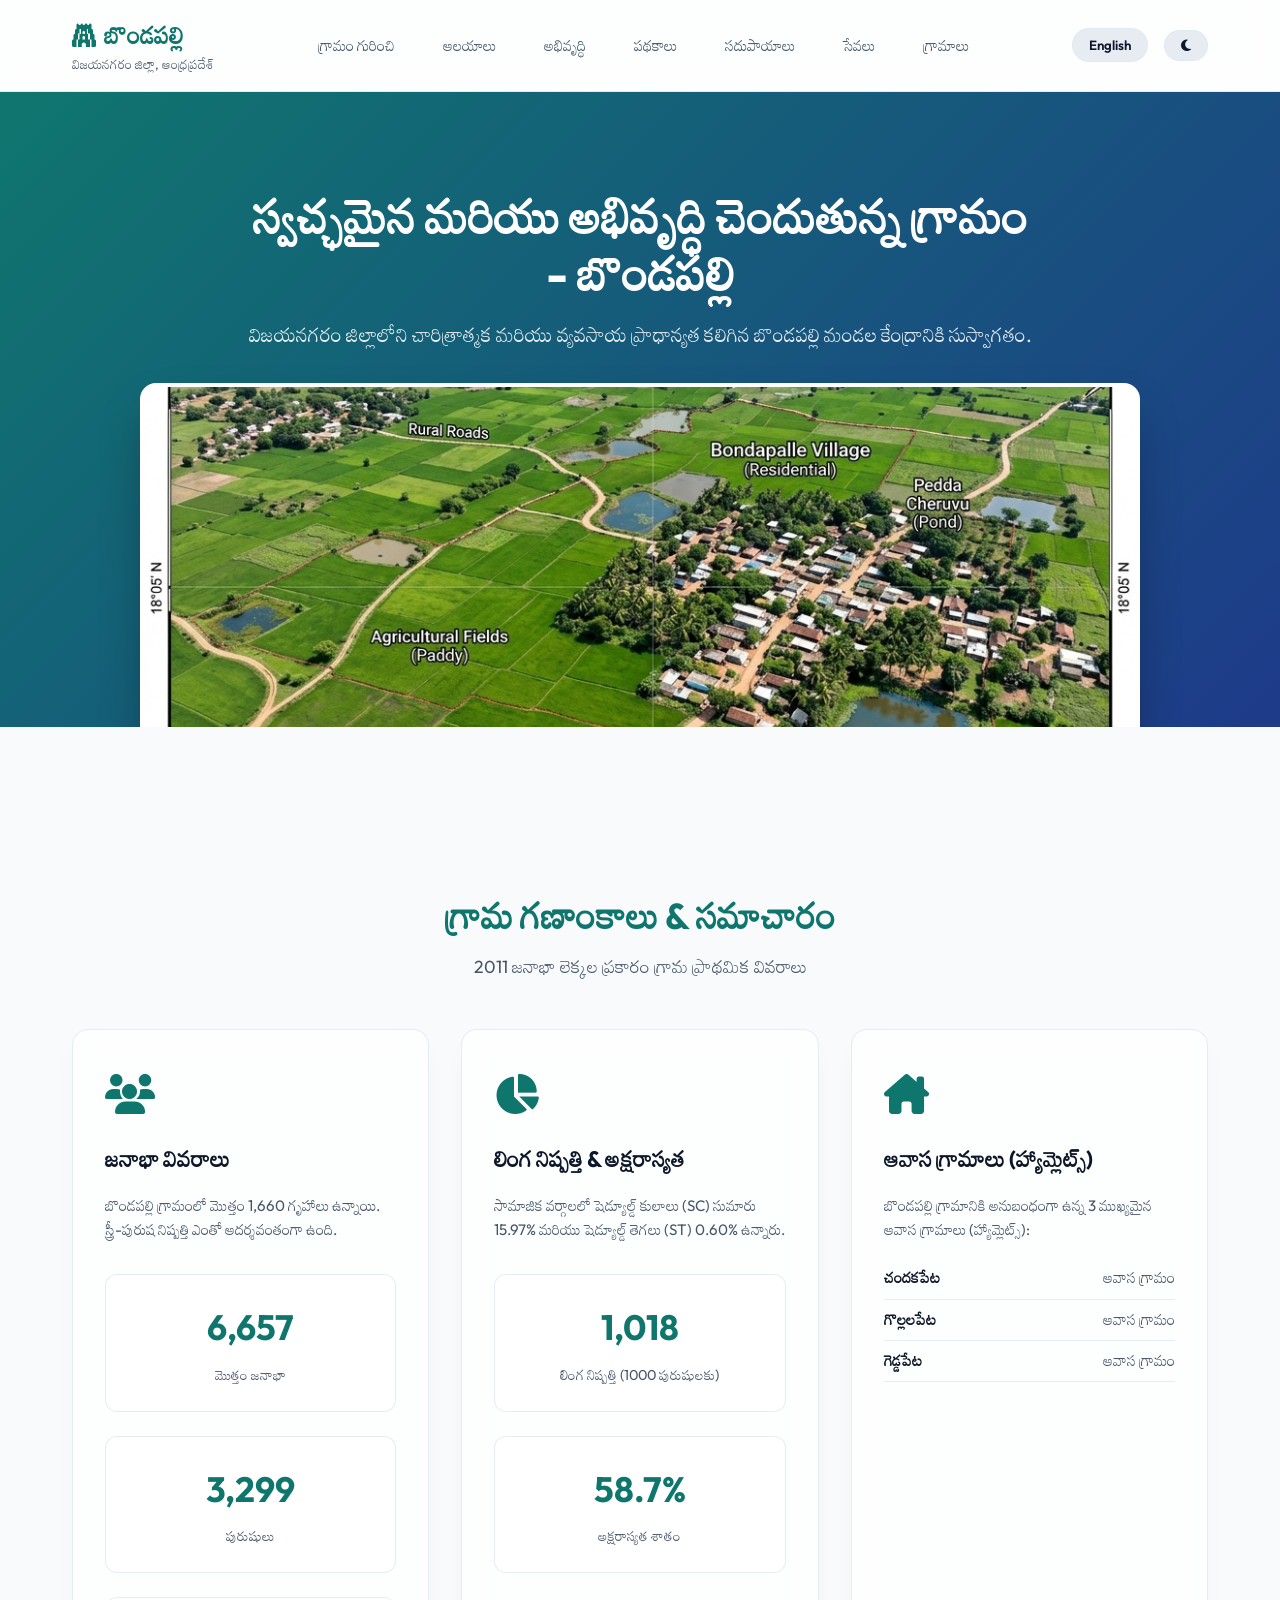
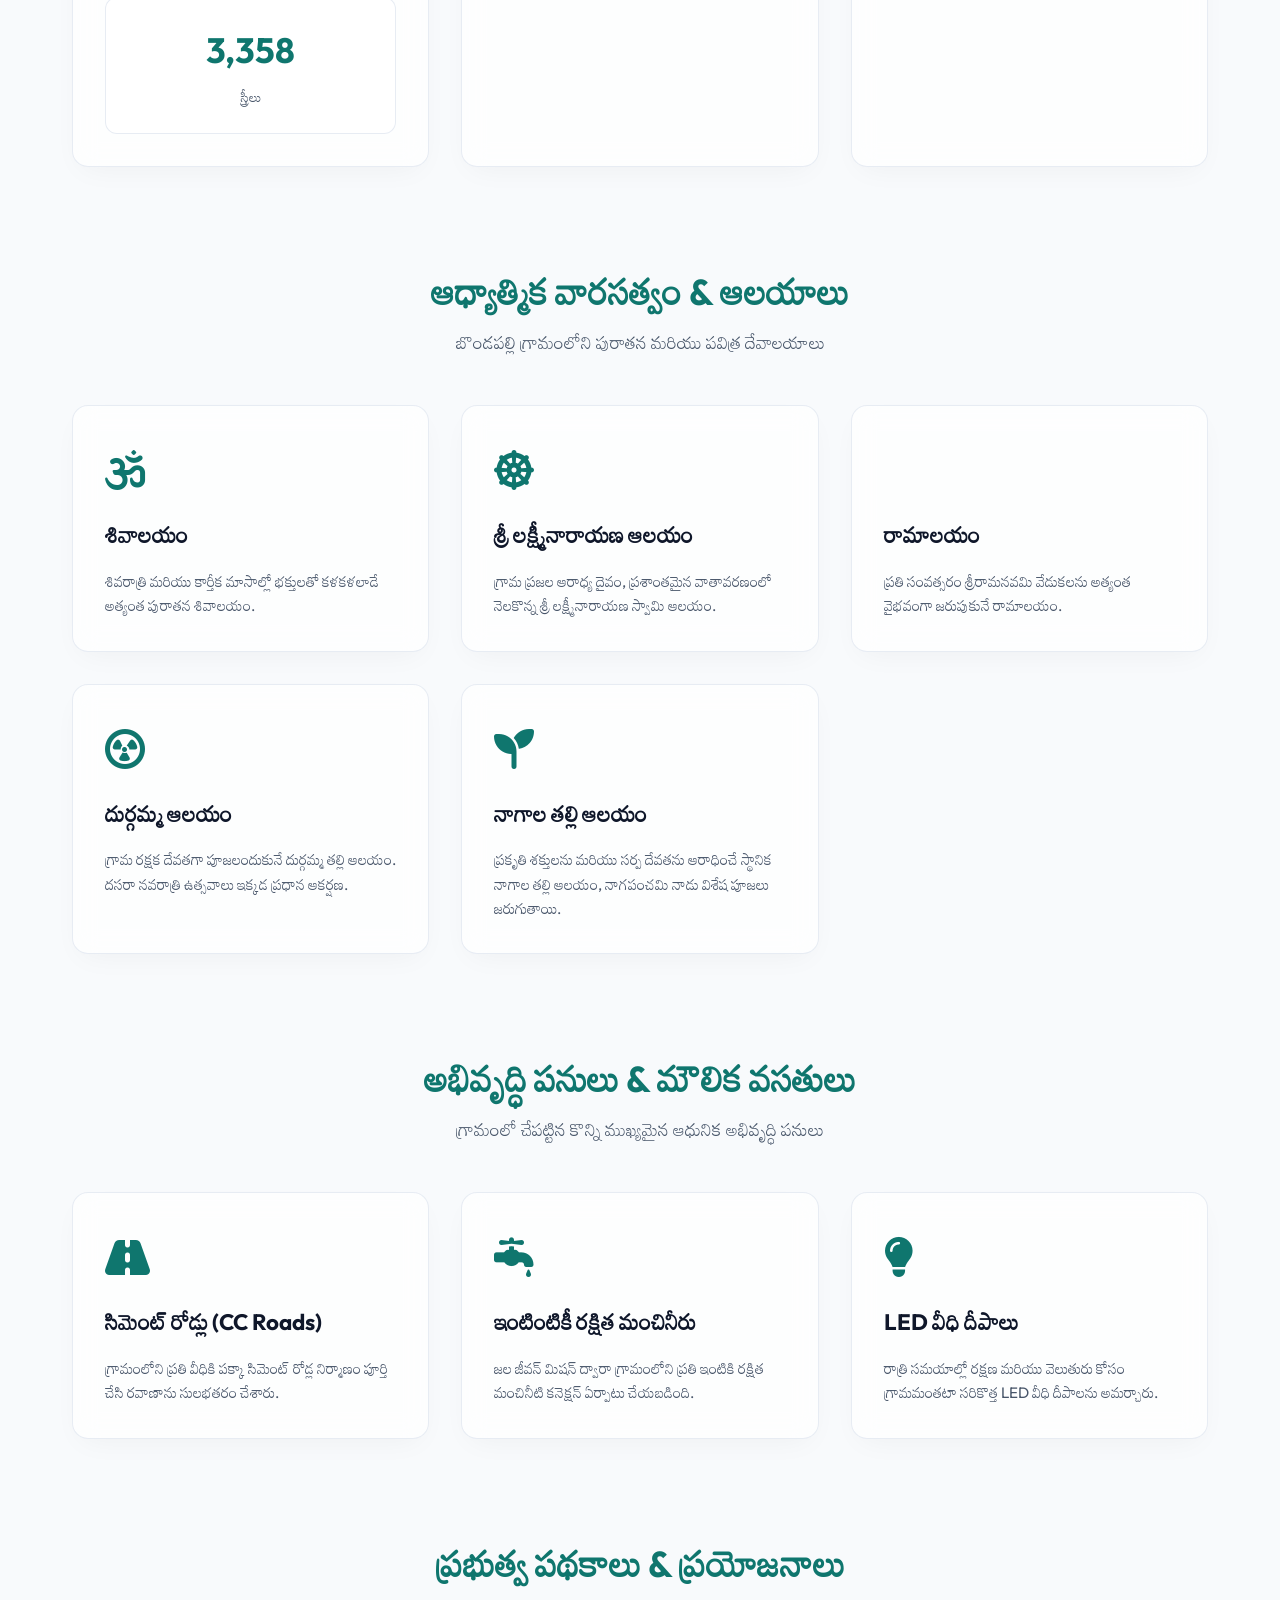
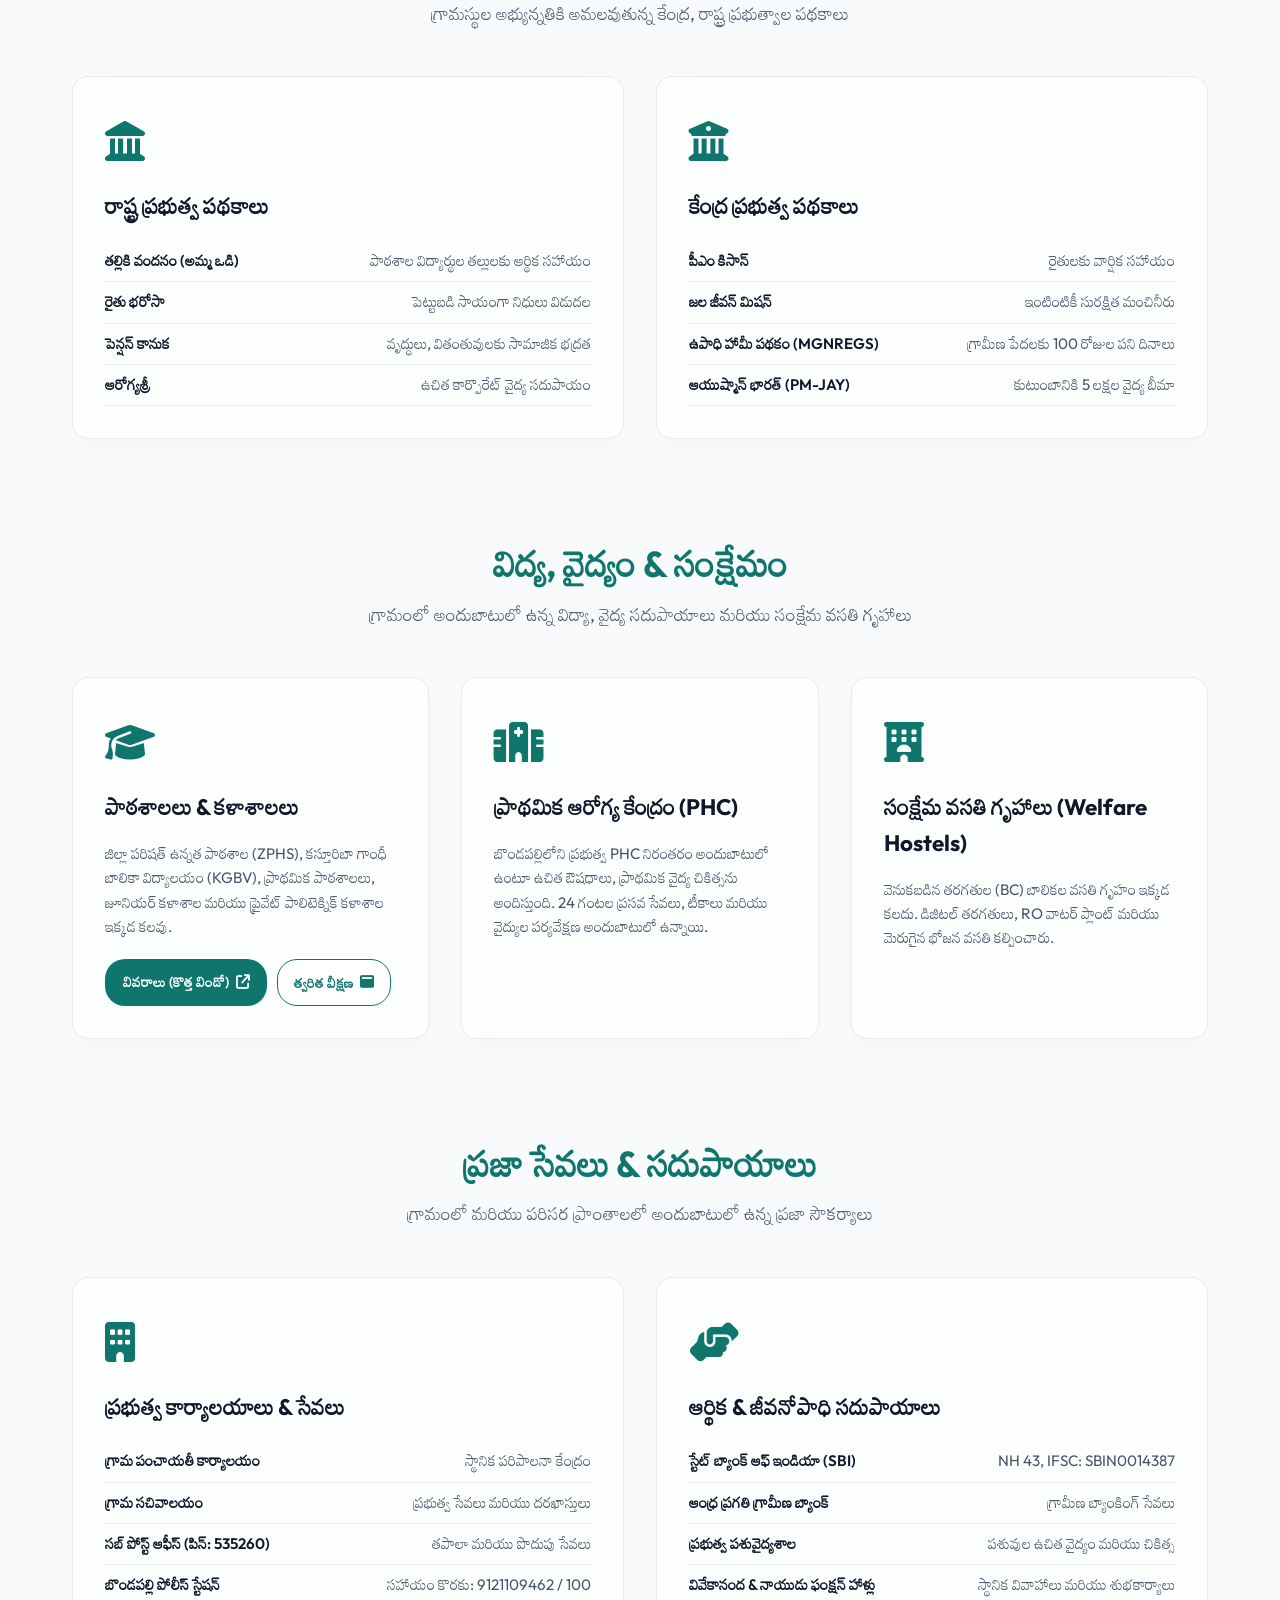
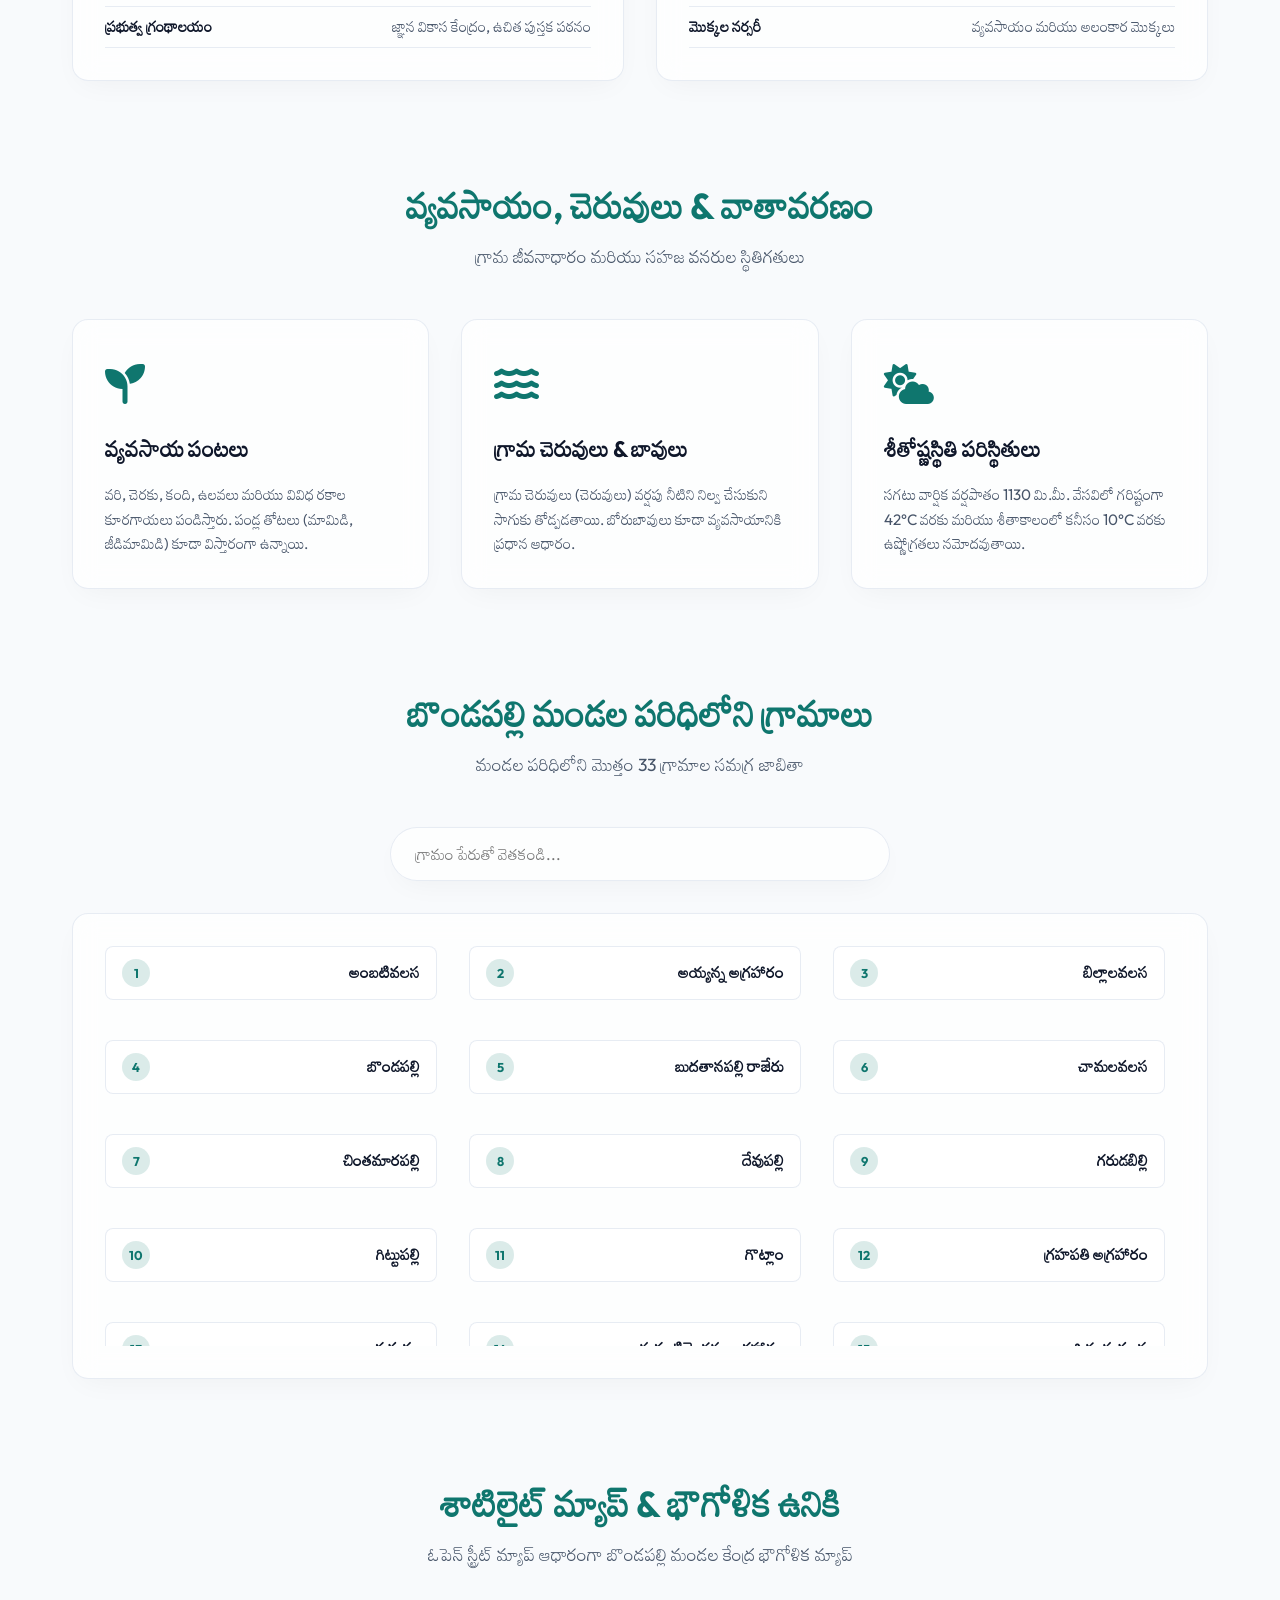
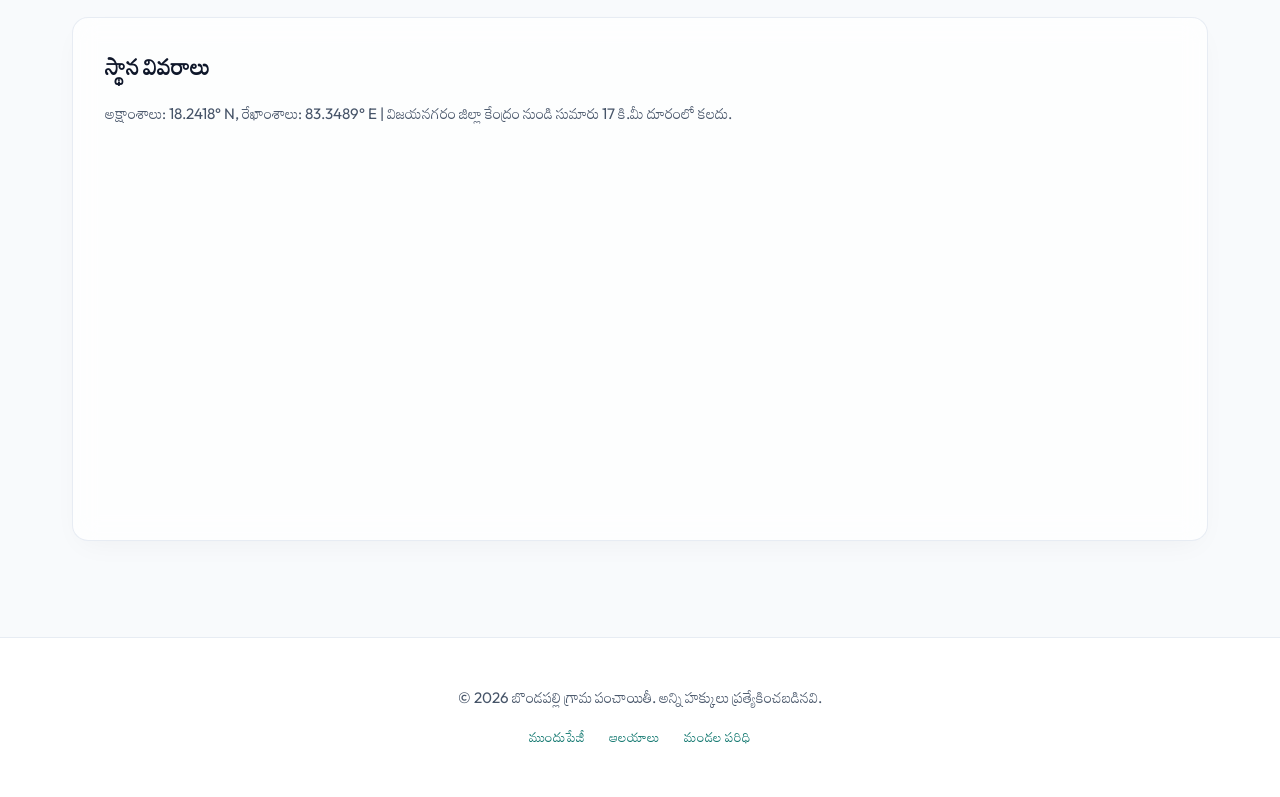
==== commit d99a8233: "Add Aksharaa Polytechnic (Sai Krishna Polytechnic) to educational institutions" ====
--- a/index.html
+++ b/index.html
@@ -241,7 +241,7 @@
                 <div class="card">
                     <div class="card-icon"><i class="fa-solid fa-graduation-cap"></i></div>
                     <h3 data-te="పాఠశాలలు & కళాశాలలు" data-en="Schools & Colleges">పాఠశాలలు & కళాశాలలు</h3>
-                    <p data-te="జిల్లా పరిషత్ ఉన్నత పాఠశాల (ZPHS), కస్తూరిబా గాంధీ బాలికా విద్యాలయం (KGBV), ప్రాథమిక పాఠశాలలు మరియు జూనియర్ కళాశాల ఇక్కడ కలవు." data-en="Equipped with ZPHS High School, KGBV Girl's School, primary schools, and junior college offering quality education.">జిల్లా పరిషత్ ఉన్నత పాఠశాల (ZPHS), కస్తూరిబా గాంధీ బాలికా విద్యాలయం (KGBV), ప్రాథమిక పాఠశాలలు మరియు జూనియర్ కళాశాల ఇక్కడ కలవు.</p>
+                    <p data-te="జిల్లా పరిషత్ ఉన్నత పాఠశాల (ZPHS), కస్తూరిబా గాంధీ బాలికా విద్యాలయం (KGBV), ప్రాథమిక పాఠశాలలు, జూనియర్ కళాశాల మరియు ప్రైవేట్ పాలిటెక్నిక్ కళాశాల ఇక్కడ కలవు." data-en="Equipped with ZPHS High School, KGBV Girl's School, primary schools, junior college, and private polytechnic college.">జిల్లా పరిషత్ ఉన్నత పాఠశాల (ZPHS), కస్తూరిబా గాంధీ బాలికా విద్యాలయం (KGBV), ప్రాథమిక పాఠశాలలు, జూనియర్ కళాశాల మరియు ప్రైవేట్ పాలిటెక్నిక్ కళాశాల ఇక్కడ కలవు.</p>
                     <div class="card-actions">
                         <a href="schools.html" target="_blank" rel="noopener noreferrer" class="btn-details" title="Open schools directory in a new window">
                             <span data-te="వివరాలు (కొత్త విండో)" data-en="Details (New Window)">వివరాలు (కొత్త విండో)</span>
@@ -423,6 +423,9 @@
                     <a href="https://src.udiseplus.gov.in/" target="_blank" rel="noopener noreferrer" class="portal-badge-link">
                         <span>UDISE+ KYS</span> <i class="fa-solid fa-arrow-up-right-from-square"></i>
                     </a>
+                    <a href="https://sbtet.ap.gov.in/" target="_blank" rel="noopener noreferrer" class="portal-badge-link">
+                        <span>SBTET AP</span> <i class="fa-solid fa-arrow-up-right-from-square"></i>
+                    </a>
                 </div>
             </div>
 
@@ -587,6 +590,24 @@
                     <div class="school-item-meta">
                         <span class="udise-tag">UDISE: 28122001910</span>
                         <span class="class-tag" data-te="బోర్డ్ ఆఫ్ ఇంటర్మీడియట్ (BIEAP)" data-en="Board of Intermediate (BIEAP)">బోర్డ్ ఆఫ్ ఇంటర్మీడియట్ (BIEAP)</span>
+                    </div>
+                </div>
+
+                <!-- 10. Aksharaa Polytechnic (Sai Krishna Polytechnic) -->
+                <div class="school-item">
+                    <div class="school-item-header">
+                        <div class="school-item-icon"><i class="fa-solid fa-microchip"></i></div>
+                        <div>
+                            <a href="https://www.aksharaapolytechnic.ac.in/" target="_blank" rel="noopener noreferrer" class="school-title-link">
+                                <span data-te="అక్షర పాలిటెక్నిక్ కళాశాల (సాయి కృష్ణ పాలిటెక్నిక్), బొండపల్లి" data-en="Aksharaa Polytechnic (formerly Sai Krishna Polytechnic), Bondapalli">అక్షర పాలిటెక్నిక్ కళాశాల (సాయి కృష్ణ పాలిటెక్నిక్), బొండపల్లి</span>
+                                <i class="fa-solid fa-arrow-up-right-from-square"></i>
+                            </a>
+                            <div class="class-tag" data-te="ప్రైవేట్ పాలిటెక్నిక్ డిప్లొమా ఇంజనీరింగ్ కళాశాల (AICTE & SBTET AP)" data-en="Private Polytechnic Diploma Engineering College (AICTE & SBTET AP)">ప్రైవేట్ పాలిటెక్నిక్ డిప్లొమా ఇంజనీరింగ్ కళాశాల (AICTE & SBTET AP)</div>
+                        </div>
+                    </div>
+                    <div class="school-item-meta">
+                        <span class="udise-tag">POLYCET కోడ్: ARPV (218)</span>
+                        <span class="class-tag" data-te="కోర్సులు: డిప్లొమా ఇన్ ఇంజనీరింగ్ (Civil, Mech, EEE, ECE)" data-en="Courses: Diploma in Engg (Civil, Mech, EEE, ECE)">కోర్సులు: డిప్లొమా ఇన్ ఇంజనీరింగ్ (Civil, Mech, EEE, ECE)</span>
                     </div>
                 </div>
             </div>
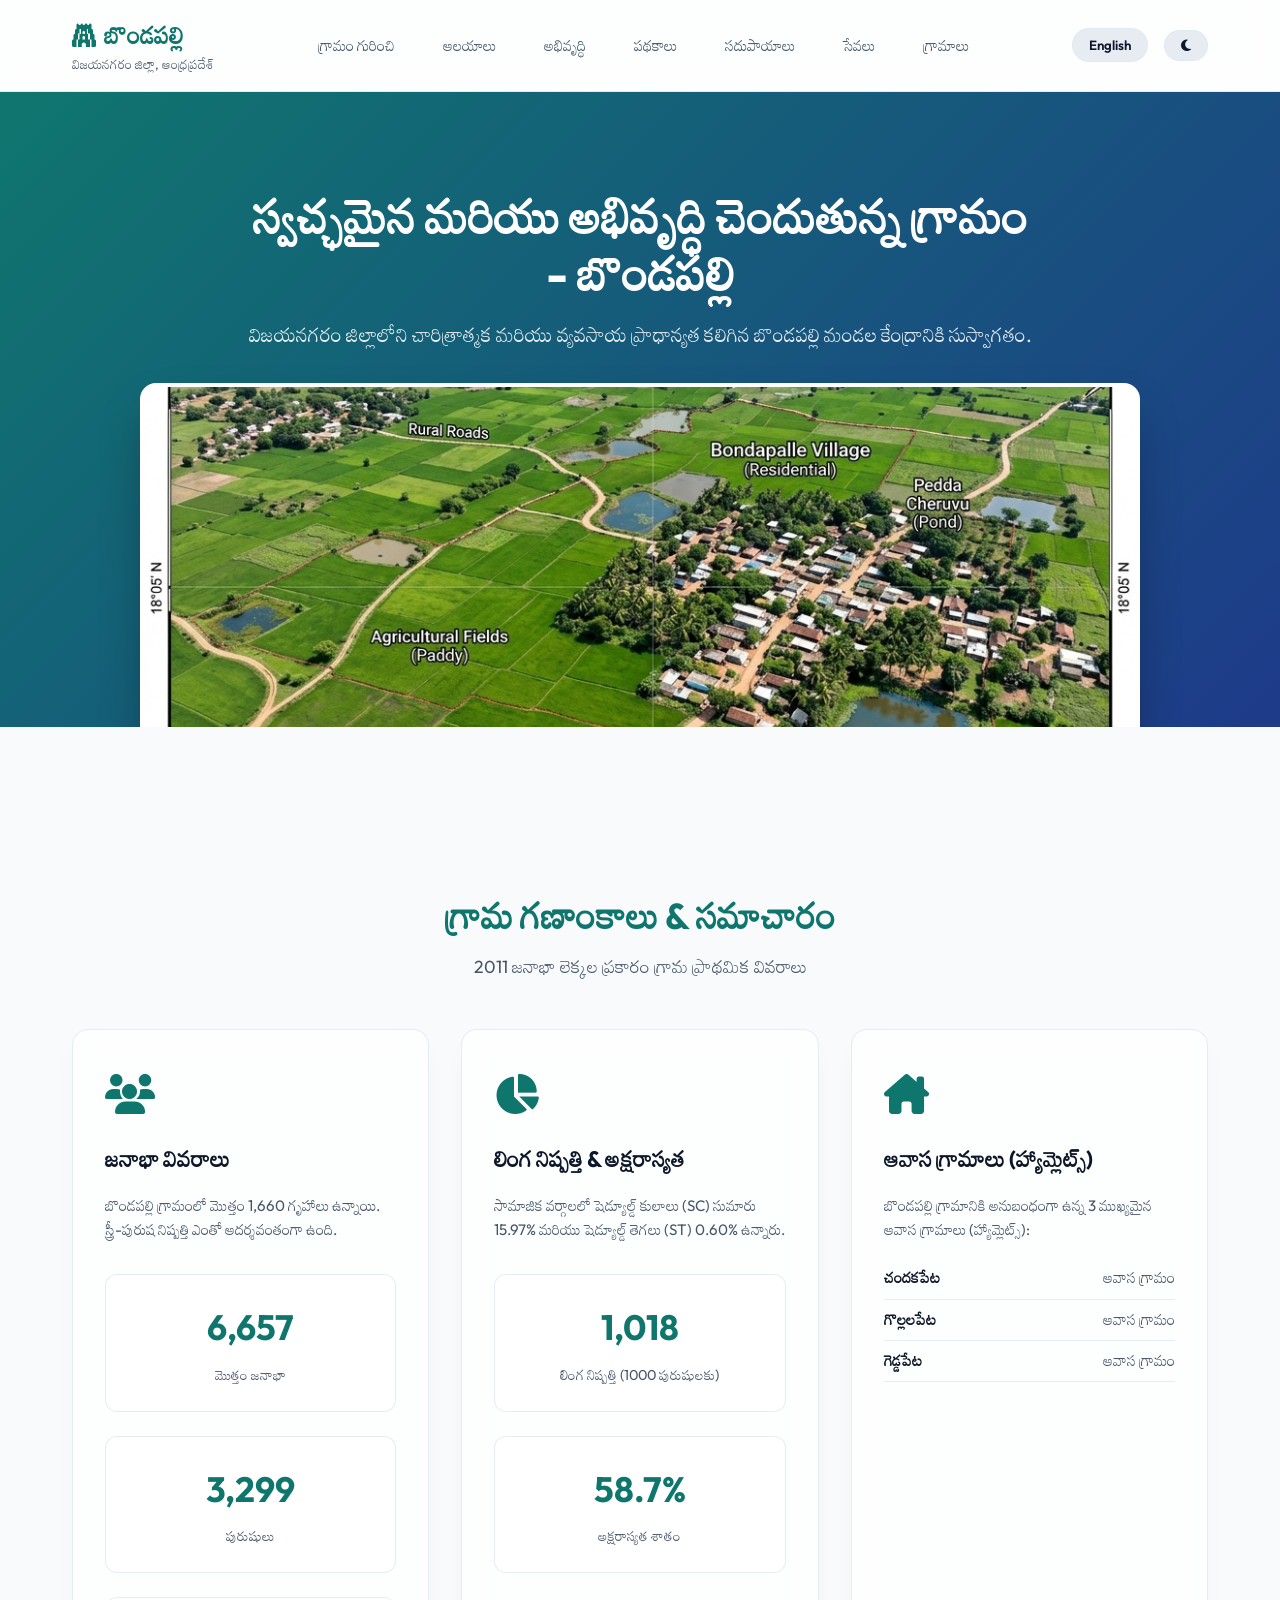
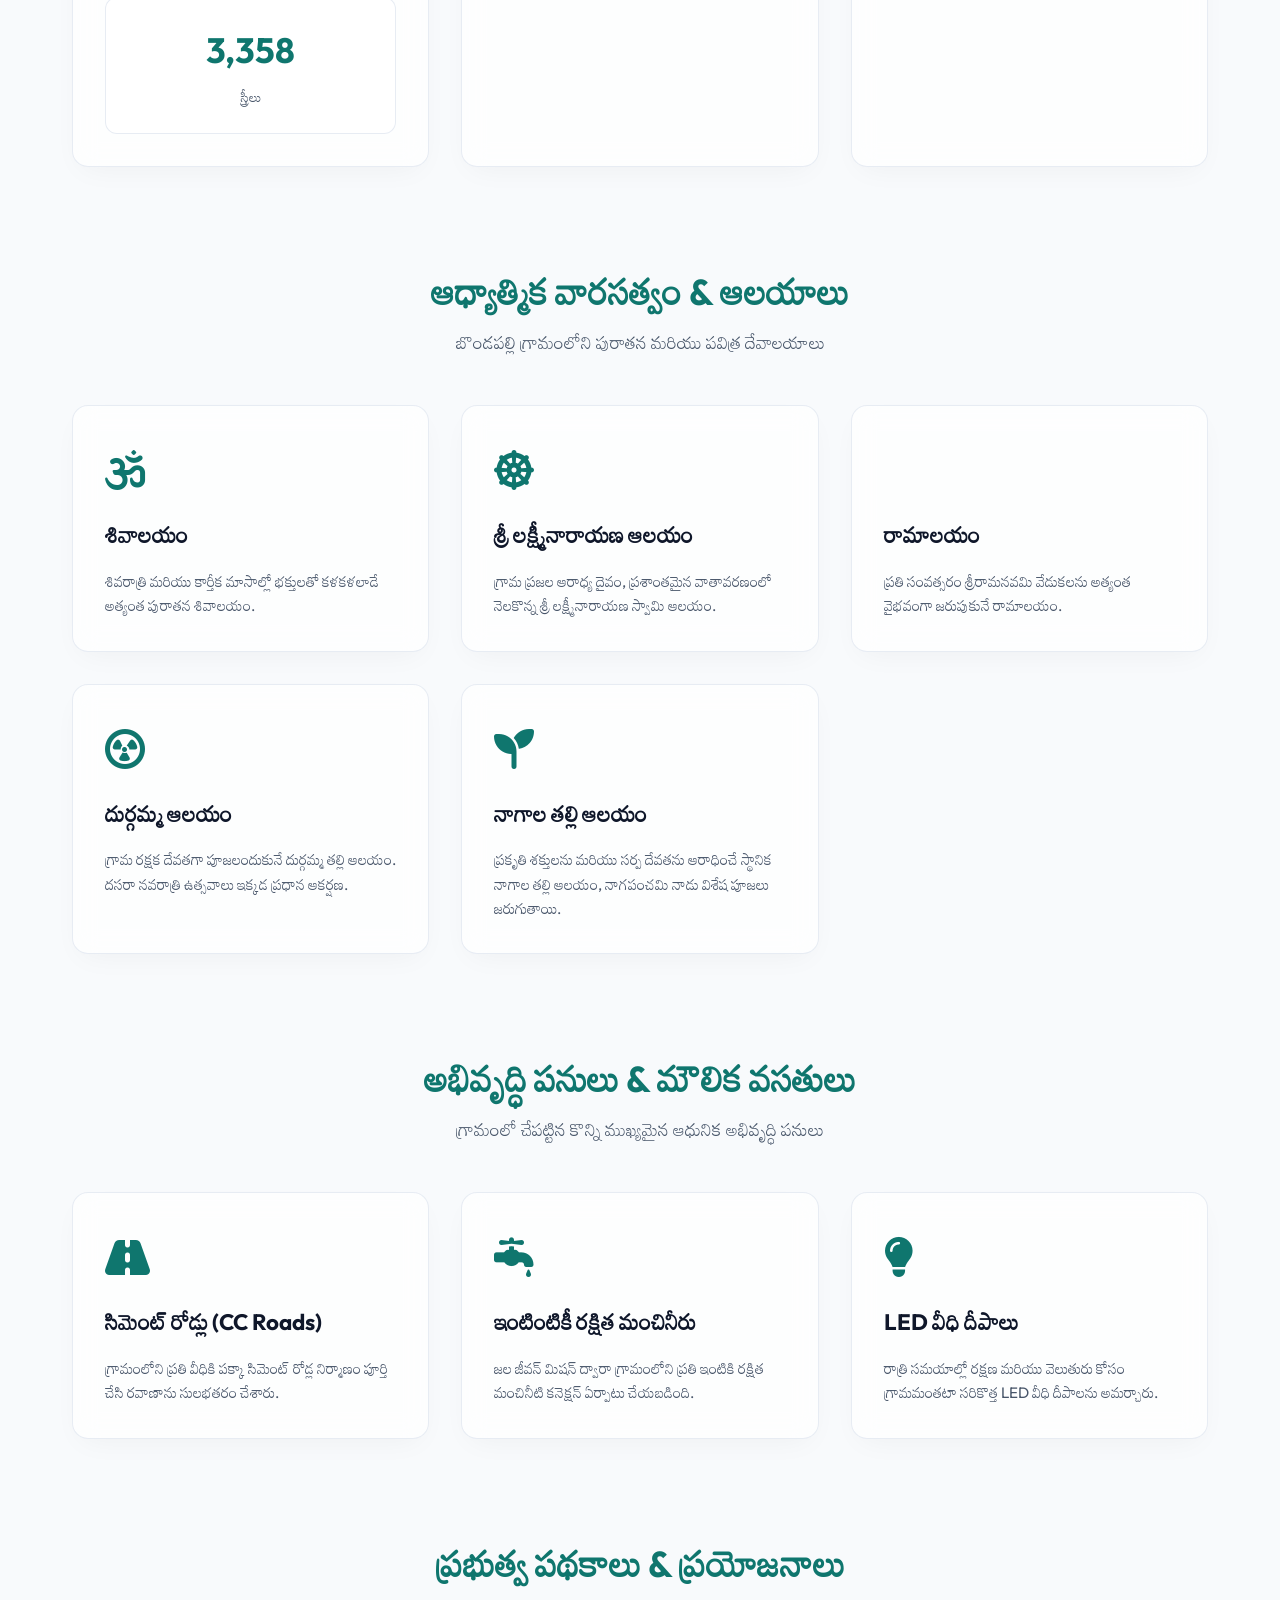
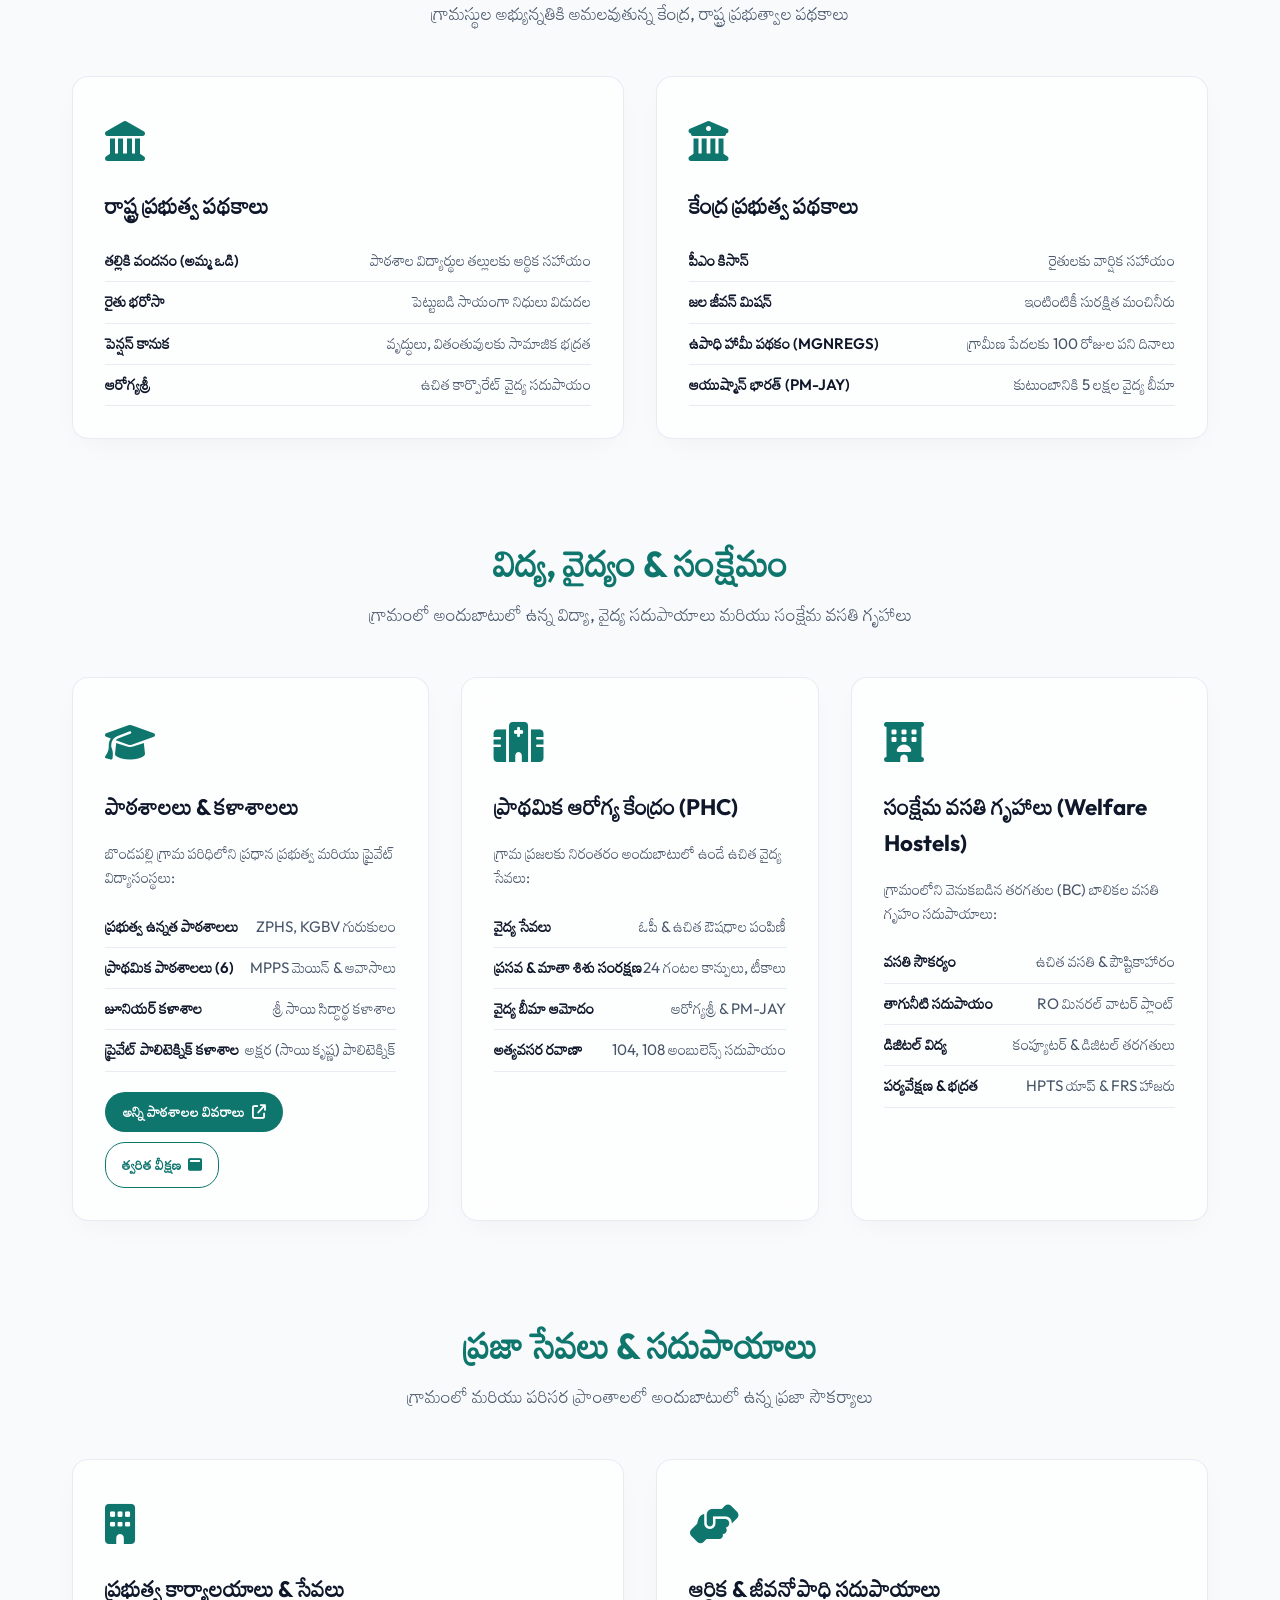
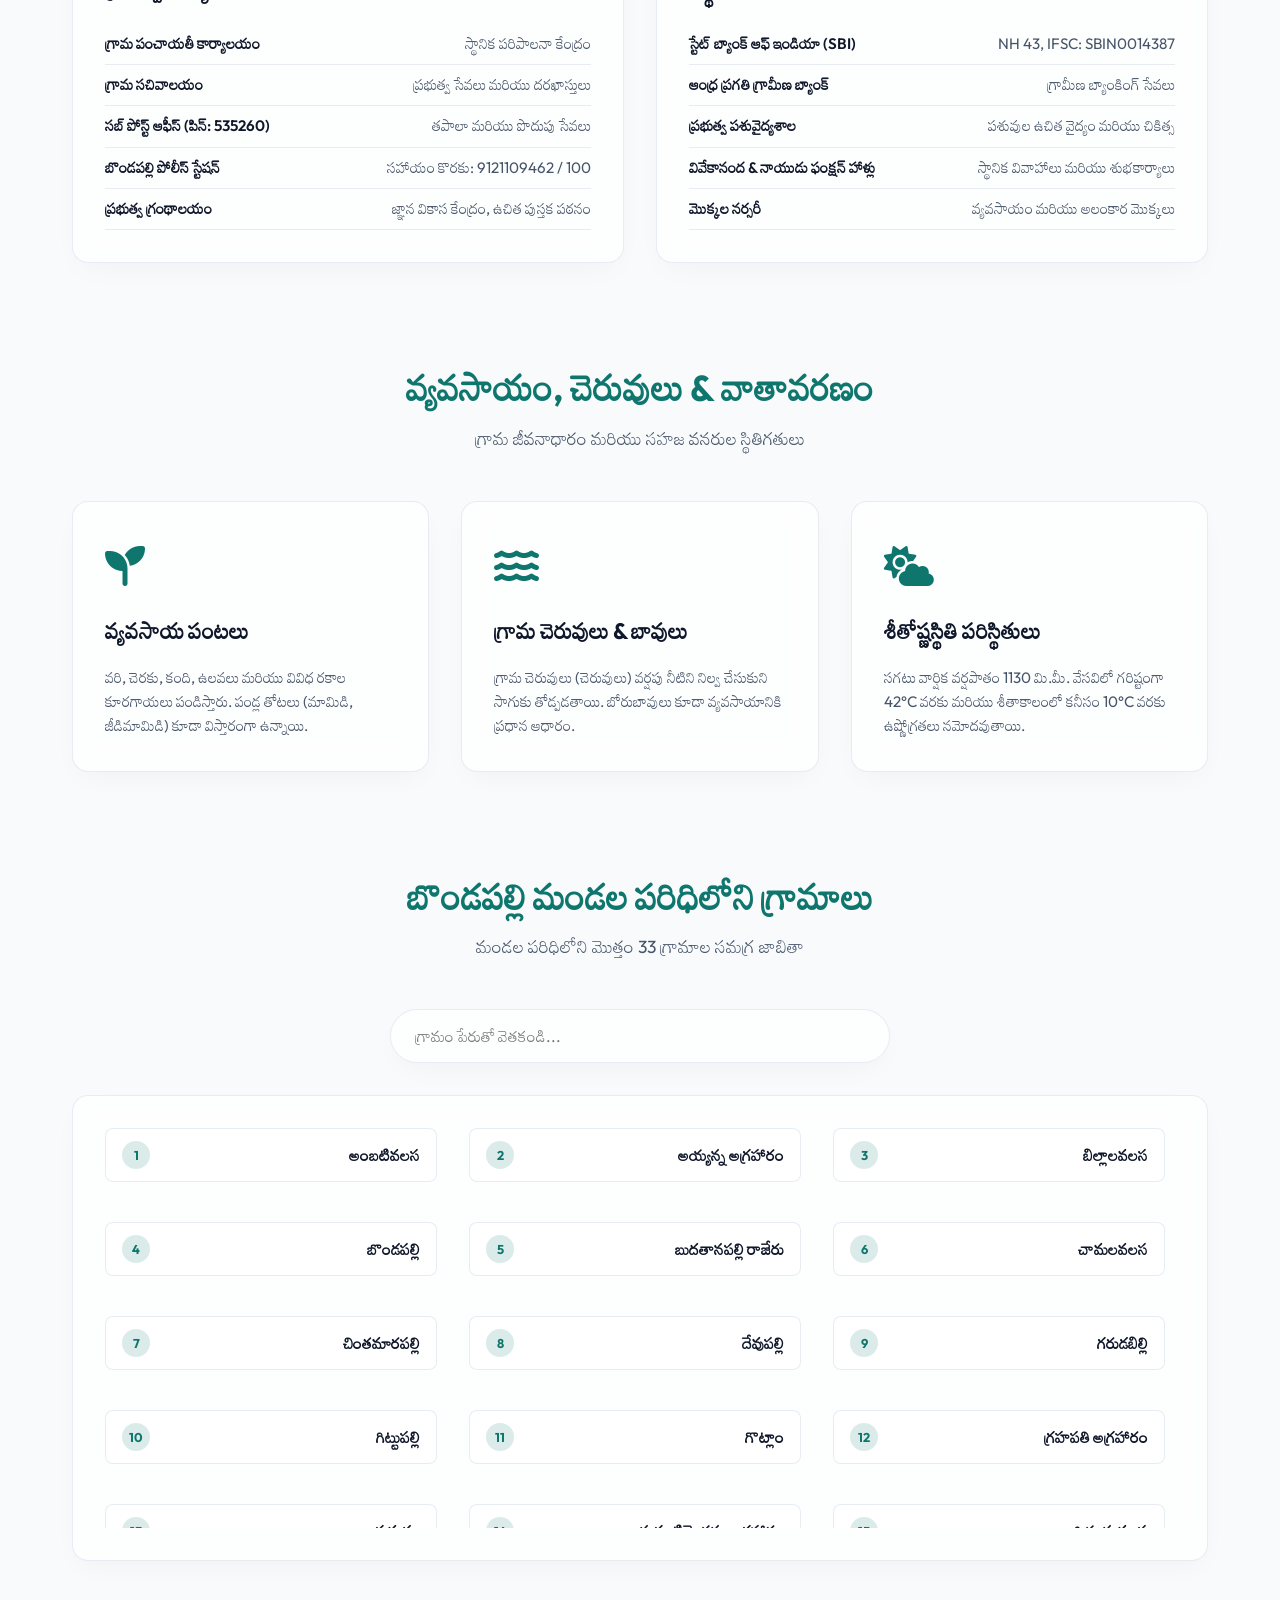
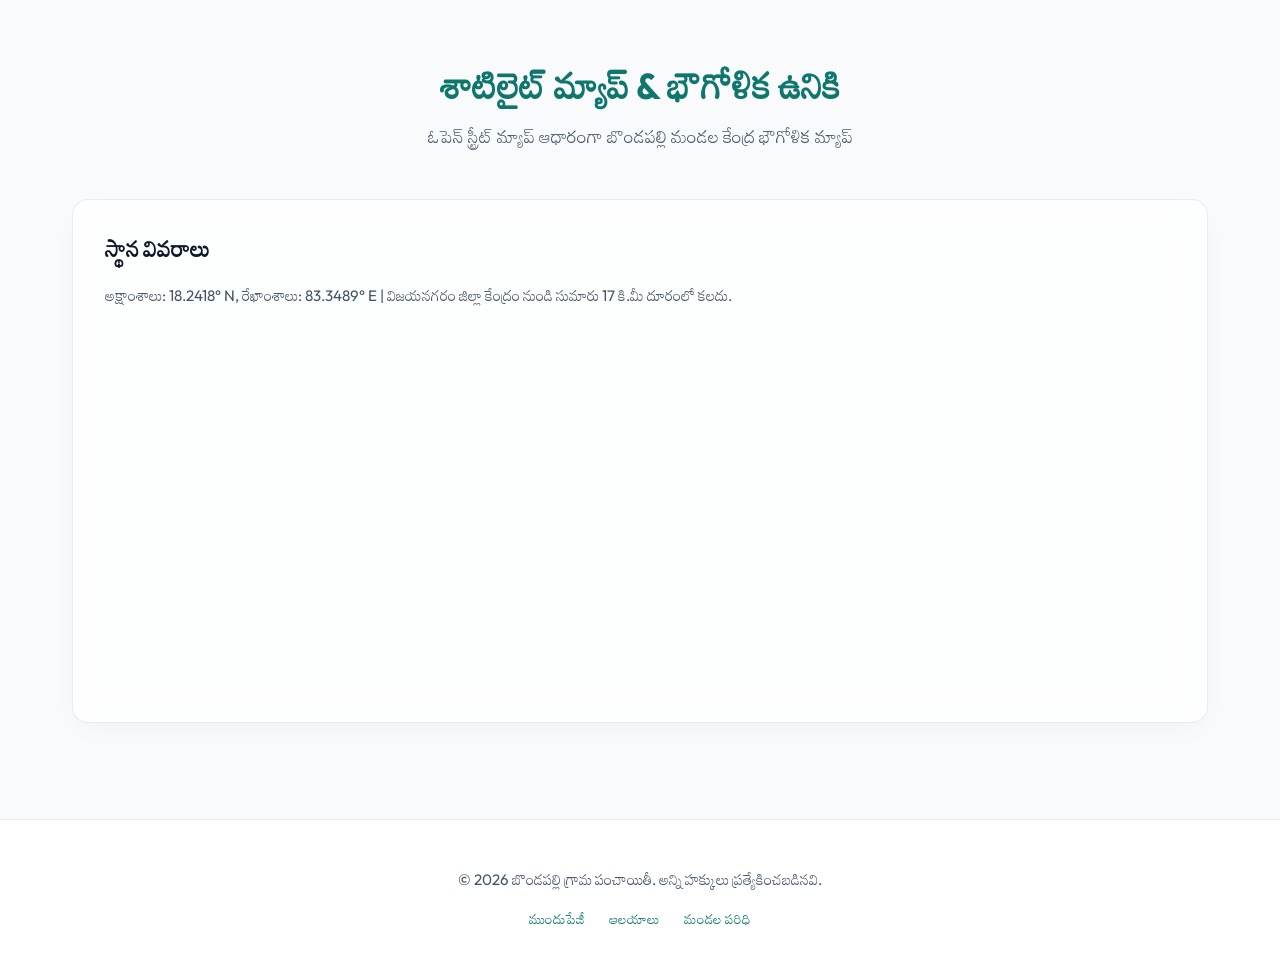
==== commit 0faee052: "Explicitly list Polytechnic College directly on homepage tile" ====
--- a/index.html
+++ b/index.html
@@ -241,13 +241,31 @@
                 <div class="card">
                     <div class="card-icon"><i class="fa-solid fa-graduation-cap"></i></div>
                     <h3 data-te="పాఠశాలలు & కళాశాలలు" data-en="Schools & Colleges">పాఠశాలలు & కళాశాలలు</h3>
-                    <p data-te="జిల్లా పరిషత్ ఉన్నత పాఠశాల (ZPHS), కస్తూరిబా గాంధీ బాలికా విద్యాలయం (KGBV), ప్రాథమిక పాఠశాలలు, జూనియర్ కళాశాల మరియు ప్రైవేట్ పాలిటెక్నిక్ కళాశాల ఇక్కడ కలవు." data-en="Equipped with ZPHS High School, KGBV Girl's School, primary schools, junior college, and private polytechnic college.">జిల్లా పరిషత్ ఉన్నత పాఠశాల (ZPHS), కస్తూరిబా గాంధీ బాలికా విద్యాలయం (KGBV), ప్రాథమిక పాఠశాలలు, జూనియర్ కళాశాల మరియు ప్రైవేట్ పాలిటెక్నిక్ కళాశాల ఇక్కడ కలవు.</p>
+                    <p data-te="బొండపల్లి గ్రామ పరిధిలోని ప్రధాన ప్రభుత్వ మరియు ప్రైవేట్ విద్యాసంస్థలు:" data-en="Key government and private educational institutions in Bondapalli:">బొండపల్లి గ్రామ పరిధిలోని ప్రధాన ప్రభుత్వ మరియు ప్రైవేట్ విద్యాసంస్థలు:</p>
+                    <ul class="list-unstyled">
+                        <li>
+                            <span data-te="ప్రభుత్వ ఉన్నత పాఠశాలలు" data-en="Govt High Schools">ప్రభుత్వ ఉన్నత పాఠశాలలు</span>
+                            <span data-te="ZPHS, KGBV గురుకులం" data-en="ZPHS, KGBV Girls">ZPHS, KGBV గురుకులం</span>
+                        </li>
+                        <li>
+                            <span data-te="ప్రాథమిక పాఠశాలలు (6)" data-en="Primary Schools (6)">ప్రాథమిక పాఠశాలలు (6)</span>
+                            <span data-te="MPPS మెయిన్ & ఆవాసాలు" data-en="MPPS Main & Hamlets">MPPS మెయిన్ & ఆవాసాలు</span>
+                        </li>
+                        <li>
+                            <span data-te="జూనియర్ కళాశాల" data-en="Junior College">జూనియర్ కళాశాల</span>
+                            <span data-te="శ్రీ సాయి సిద్ధార్థ కళాశాల" data-en="Sri Sai Siddhartha">శ్రీ సాయి సిద్ధార్థ కళాశాల</span>
+                        </li>
+                        <li>
+                            <span data-te="ప్రైవేట్ పాలిటెక్నిక్ కళాశాల" data-en="Private Polytechnic">ప్రైవేట్ పాలిటెక్నిక్ కళాశాల</span>
+                            <span data-te="అక్షర (సాయి కృష్ణ) పాలిటెక్నిక్" data-en="Aksharaa (Sai Krishna) Poly">అక్షర (సాయి కృష్ణ) పాలిటెక్నిక్</span>
+                        </li>
+                    </ul>
                     <div class="card-actions">
-                        <a href="schools.html" target="_blank" rel="noopener noreferrer" class="btn-details" title="Open schools directory in a new window">
-                            <span data-te="వివరాలు (కొత్త విండో)" data-en="Details (New Window)">వివరాలు (కొత్త విండో)</span>
+                        <a href="schools.html" target="_blank" rel="noopener noreferrer" class="btn-details" title="Open complete schools directory in a new window">
+                            <span data-te="అన్ని పాఠశాలల వివరాలు" data-en="All School Details">అన్ని పాఠశాలల వివరాలు</span>
                             <i class="fa-solid fa-arrow-up-right-from-square"></i>
                         </a>
-                        <button type="button" class="btn-details-secondary" onclick="openSchoolsModal()" title="View school list in a popup window">
+                        <button type="button" class="btn-details-secondary" onclick="openSchoolsModal()" title="View complete list in popup">
                             <span data-te="త్వరిత వీక్షణ" data-en="Quick View">త్వరిత వీక్షణ</span>
                             <i class="fa-solid fa-window-maximize"></i>
                         </button>
@@ -257,13 +275,49 @@
                 <div class="card">
                     <div class="card-icon"><i class="fa-solid fa-hospital"></i></div>
                     <h3 data-te="ప్రాథమిక ఆరోగ్య కేంద్రం (PHC)" data-en="Primary Health Centre">ప్రాథమిక ఆరోగ్య కేంద్రం (PHC)</h3>
-                    <p data-te="బొండపల్లిలోని ప్రభుత్వ PHC నిరంతరం అందుబాటులో ఉంటూ ఉచిత ఔషధాలు, ప్రాథమిక వైద్య చికిత్సను అందిస్తుంది. 24 గంటల ప్రసవ సేవలు, టీకాలు మరియు వైద్యుల పర్యవేక్షణ అందుబాటులో ఉన్నాయి." data-en="The local government PHC is fully active, offering immediate checkups, basic treatments, 24/7 emergency delivery services, immunization, and free essential medicines.">బొండపల్లిలోని ప్రభుత్వ PHC నిరంతరం అందుబాటులో ఉంటూ ఉచిత ఔషధాలు, ప్రాథమిక వైద్య చికిత్సను అందిస్తుంది. 24 గంటల ప్రసవ సేవలు, టీకాలు మరియు వైద్యుల పర్యవేక్షణ అందుబాటులో ఉన్నాయి.</p>
+                    <p data-te="గ్రామ ప్రజలకు నిరంతరం అందుబాటులో ఉండే ఉచిత వైద్య సేవలు:" data-en="Free 24/7 healthcare services available to village citizens:">గ్రామ ప్రజలకు నిరంతరం అందుబాటులో ఉండే ఉచిత వైద్య సేవలు:</p>
+                    <ul class="list-unstyled">
+                        <li>
+                            <span data-te="వైద్య సేవలు" data-en="Medical Services">వైద్య సేవలు</span>
+                            <span data-te="ఓపీ & ఉచిత ఔషధాల పంపిణీ" data-en="OP & Free Medicines">ఓపీ & ఉచిత ఔషధాల పంపిణీ</span>
+                        </li>
+                        <li>
+                            <span data-te="ప్రసవ & మాతా శిశు సంరక్షణ" data-en="Maternal & Child Care">ప్రసవ & మాతా శిశు సంరక్షణ</span>
+                            <span data-te="24 గంటల కాన్పులు, టీకాలు" data-en="24/7 Delivery & Vaccines">24 గంటల కాన్పులు, టీకాలు</span>
+                        </li>
+                        <li>
+                            <span data-te="వైద్య బీమా ఆమోదం" data-en="Health Insurance">వైద్య బీమా ఆమోదం</span>
+                            <span data-te="ఆరోగ్యశ్రీ & PM-JAY" data-en="Aarogyasri & PM-JAY">ఆరోగ్యశ్రీ & PM-JAY</span>
+                        </li>
+                        <li>
+                            <span data-te="అత్యవసర రవాణా" data-en="Emergency Transport">అత్యవసర రవాణా</span>
+                            <span data-te="104, 108 అంబులెన్స్ సదుపాయం" data-en="104 & 108 Ambulances">104, 108 అంబులెన్స్ సదుపాయం</span>
+                        </li>
+                    </ul>
                 </div>
 
                 <div class="card">
                     <div class="card-icon"><i class="fa-solid fa-hotel"></i></div>
                     <h3 data-te="సంక్షేమ వసతి గృహాలు (Welfare Hostels)" data-en="Social Welfare Hostels">సంక్షేమ వసతి గృహాలు (Welfare Hostels)</h3>
-                    <p data-te="వెనుకబడిన తరగతుల (BC) బాలికల వసతి గృహం ఇక్కడ కలదు. డిజిటల్ తరగతులు, RO వాటర్ ప్లాంట్ మరియు మెరుగైన భోజన వసతి కల్పించారు." data-en="Government Social Welfare Girls Hostel Bondapalli provides digital learning, RO water, and quality food for resident students.">వెనుకబడిన తరగతుల (BC) బాలికల వసతి గృహం ఇక్కడ కలదు. డిజిటల్ తరగతులు, RO వాటర్ ప్లాంట్ మరియు మెరుగైన భోజన వసతి కల్పించారు.</p>
+                    <p data-te="గ్రామంలోని వెనుకబడిన తరగతుల (BC) బాలికల వసతి గృహం సదుపాయాలు:" data-en="Facilities provided at the BC Girls Welfare Hostel in Bondapalli:">గ్రామంలోని వెనుకబడిన తరగతుల (BC) బాలికల వసతి గృహం సదుపాయాలు:</p>
+                    <ul class="list-unstyled">
+                        <li>
+                            <span data-te="వసతి సౌకర్యం" data-en="Accommodation">వసతి సౌకర్యం</span>
+                            <span data-te="ఉచిత వసతి & పౌష్టికాహారం" data-en="Free Stay & Nutritious Food">ఉచిత వసతి & పౌష్టికాహారం</span>
+                        </li>
+                        <li>
+                            <span data-te="తాగునీటి సదుపాయం" data-en="Drinking Water">తాగునీటి సదుపాయం</span>
+                            <span data-te="RO మినరల్ వాటర్ ప్లాంట్" data-en="RO Mineral Water Plant">RO మినరల్ వాటర్ ప్లాంట్</span>
+                        </li>
+                        <li>
+                            <span data-te="డిజిటల్ విద్య" data-en="Digital Learning">డిజిటల్ విద్య</span>
+                            <span data-te="కంప్యూటర్ & డిజిటల్ తరగతులు" data-en="Digital Classes & Inverter">కంప్యూటర్ & డిజిటల్ తరగతులు</span>
+                        </li>
+                        <li>
+                            <span data-te="పర్యవేక్షణ & భద్రత" data-en="Security & Monitoring">పర్యవేక్షణ & భద్రత</span>
+                            <span data-te="HPTS యాప్ & FRS హాజరు" data-en="HPTS App & FRS Attendance">HPTS యాప్ & FRS హాజరు</span>
+                        </li>
+                    </ul>
                 </div>
             </div>
         </section>
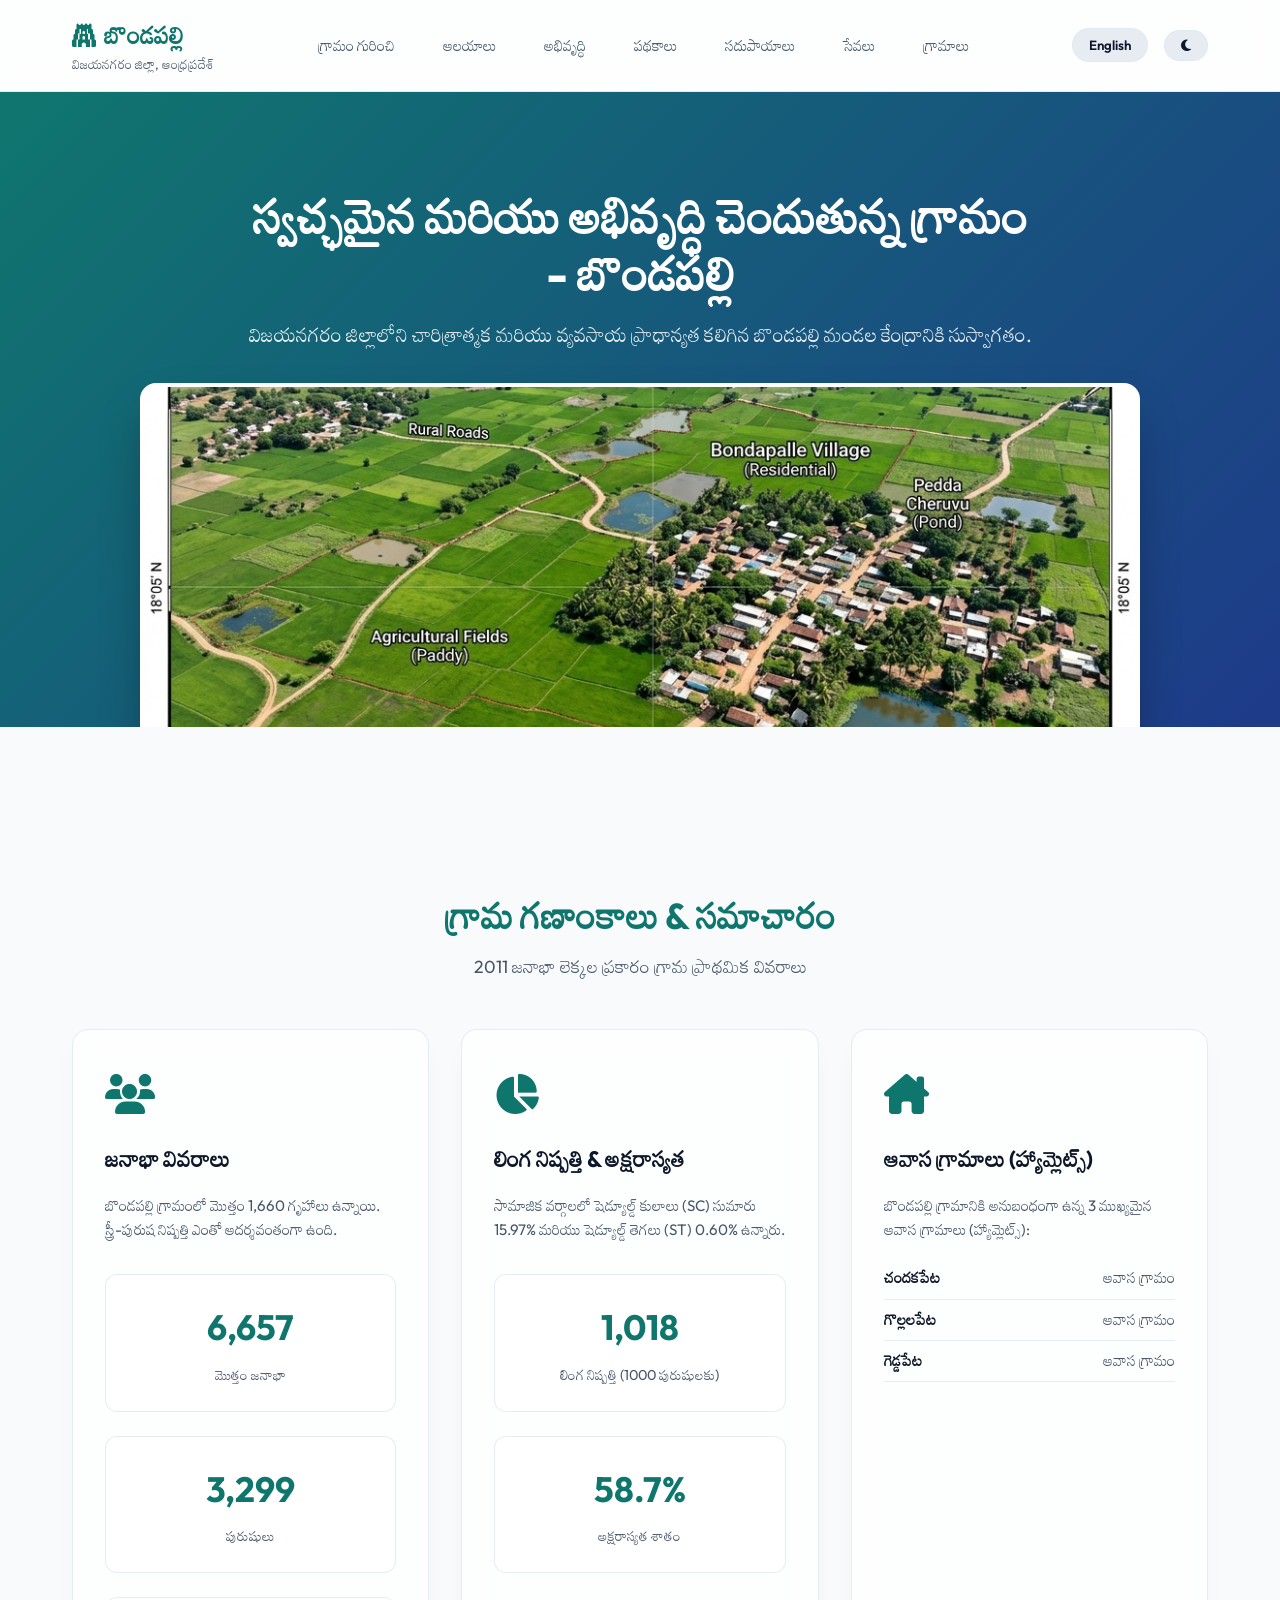
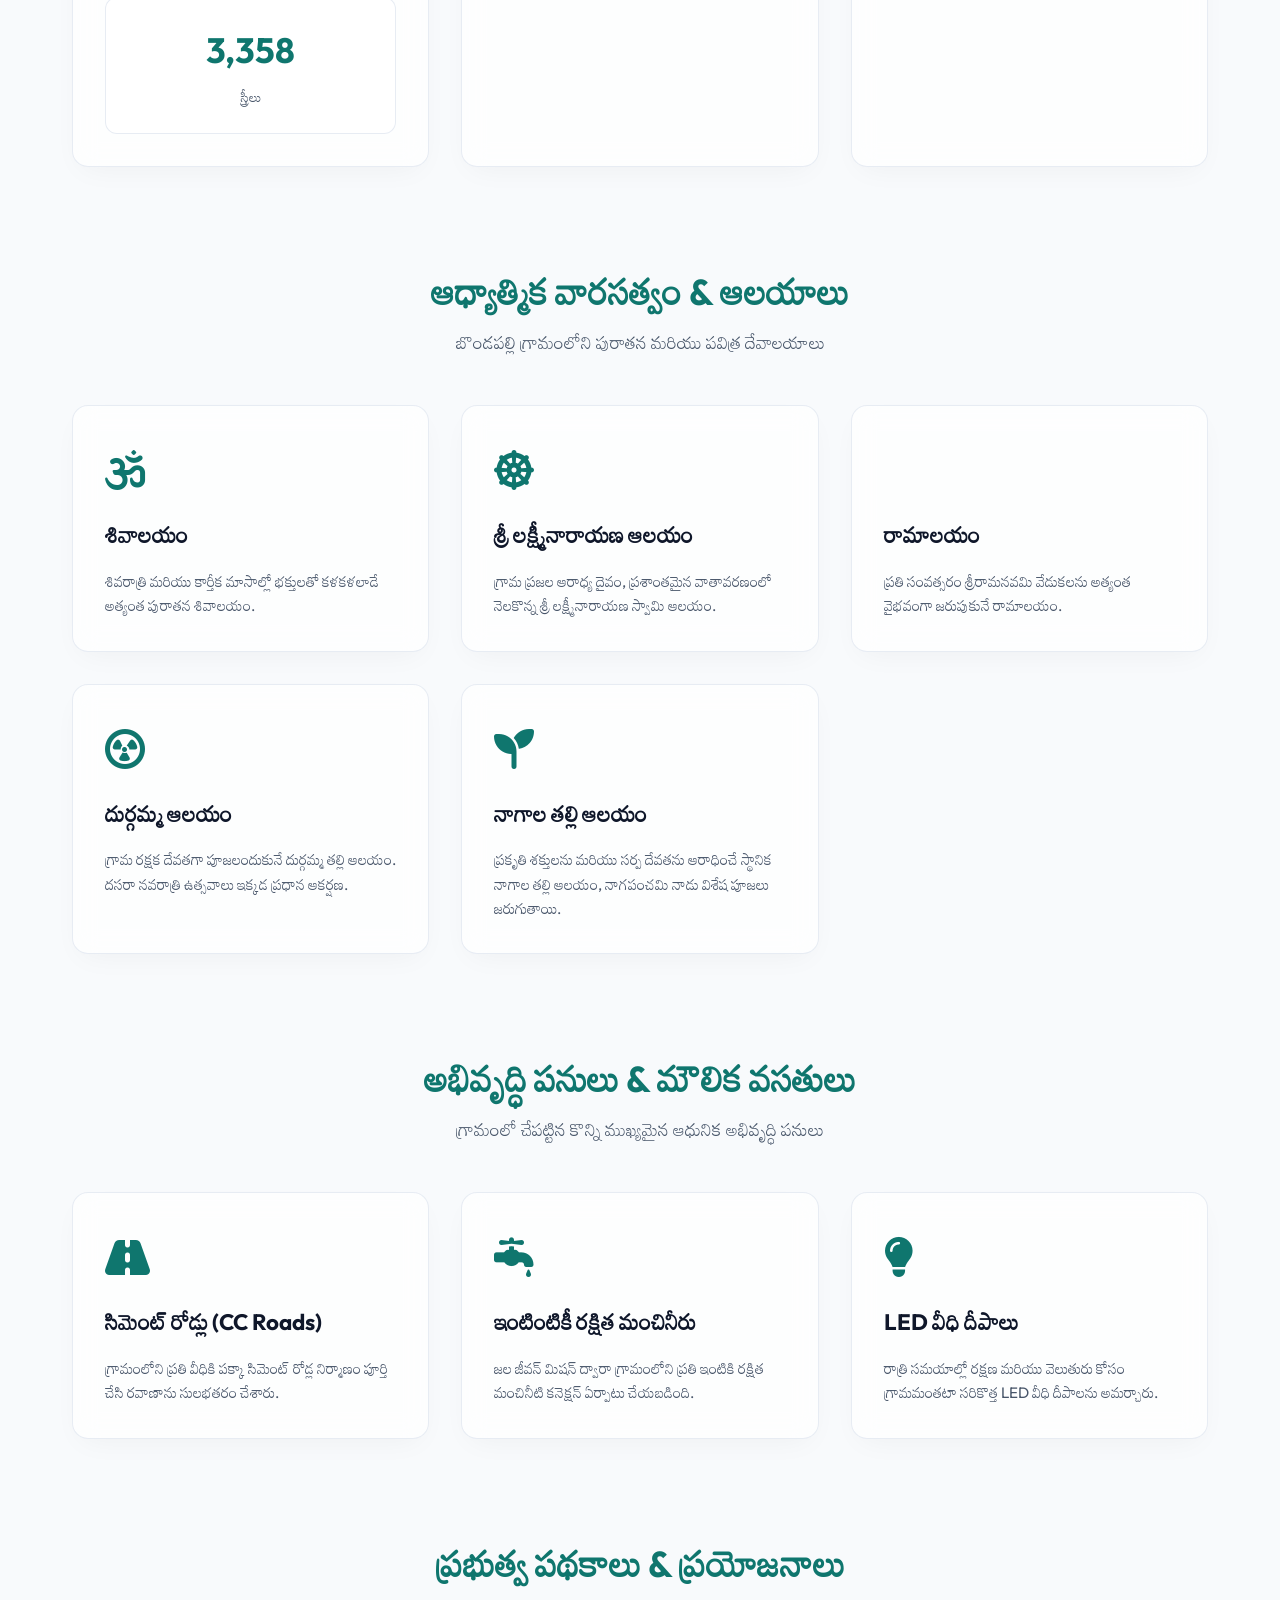
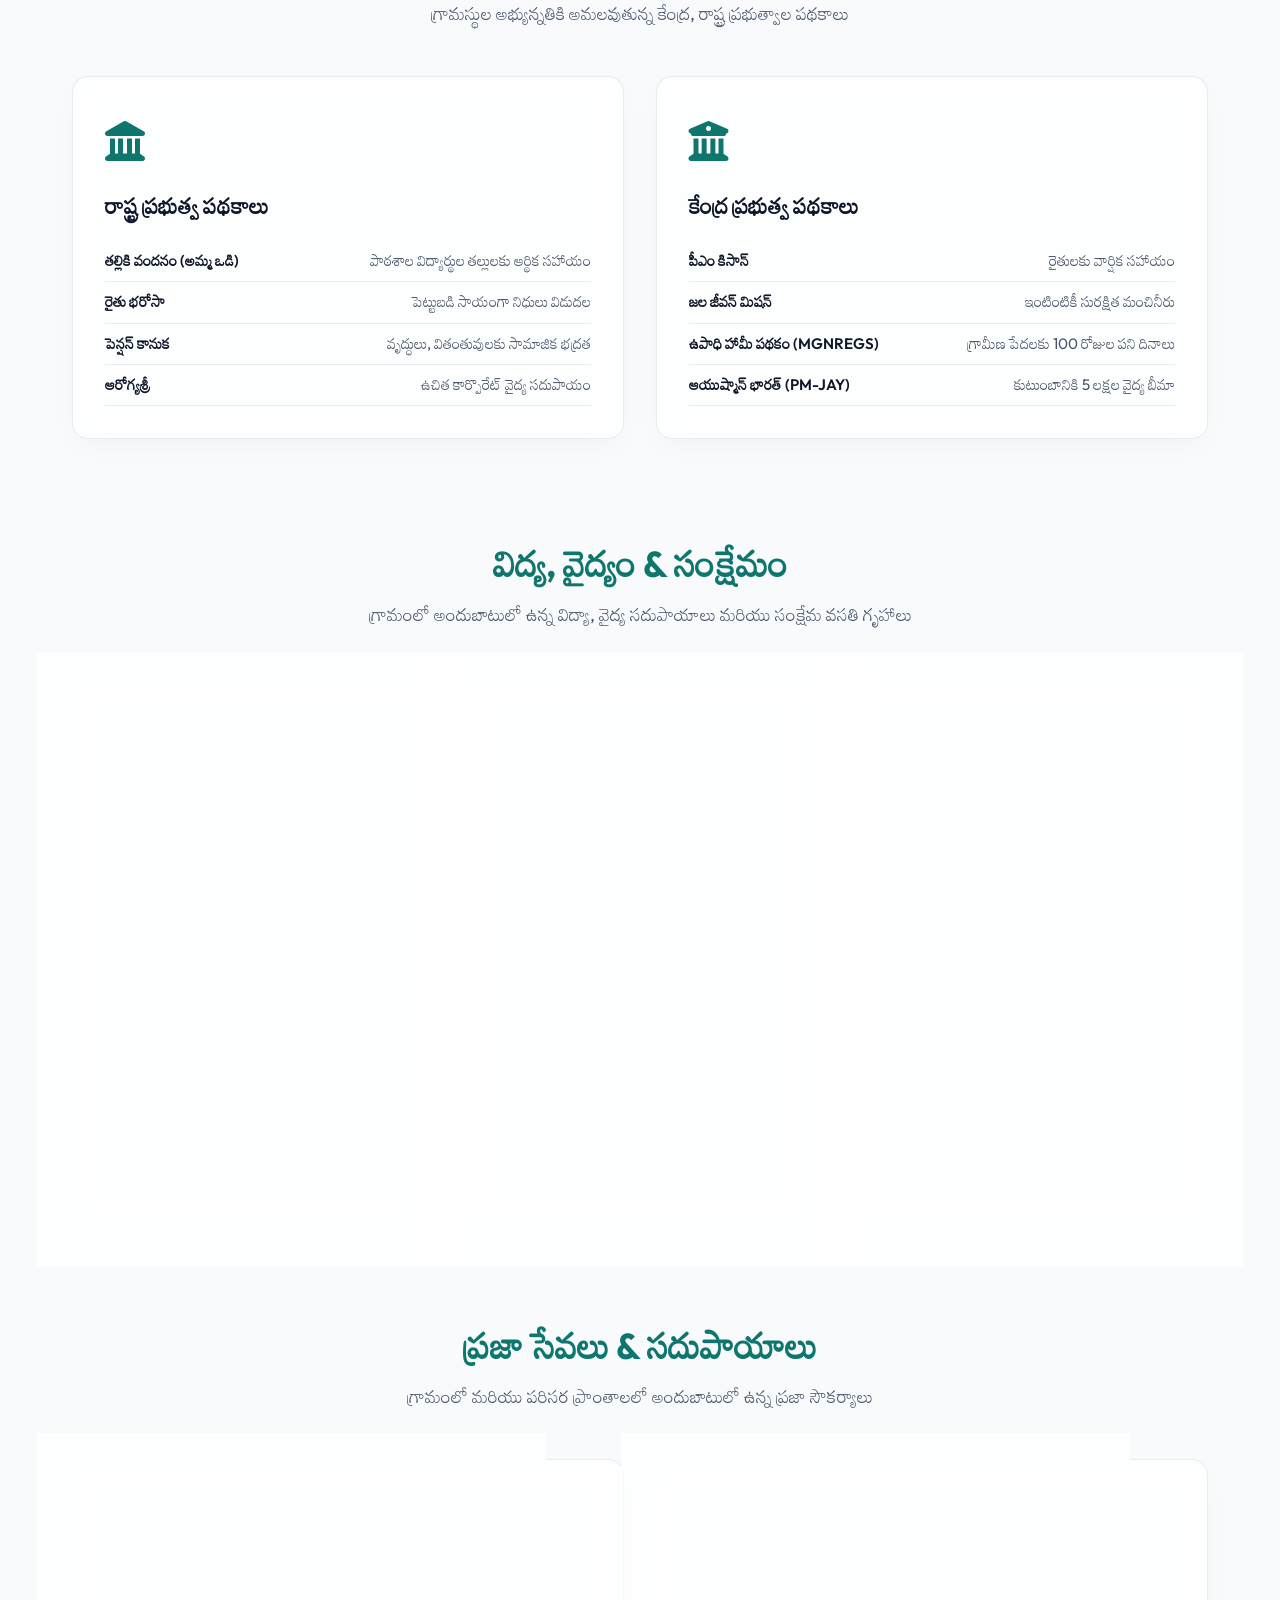
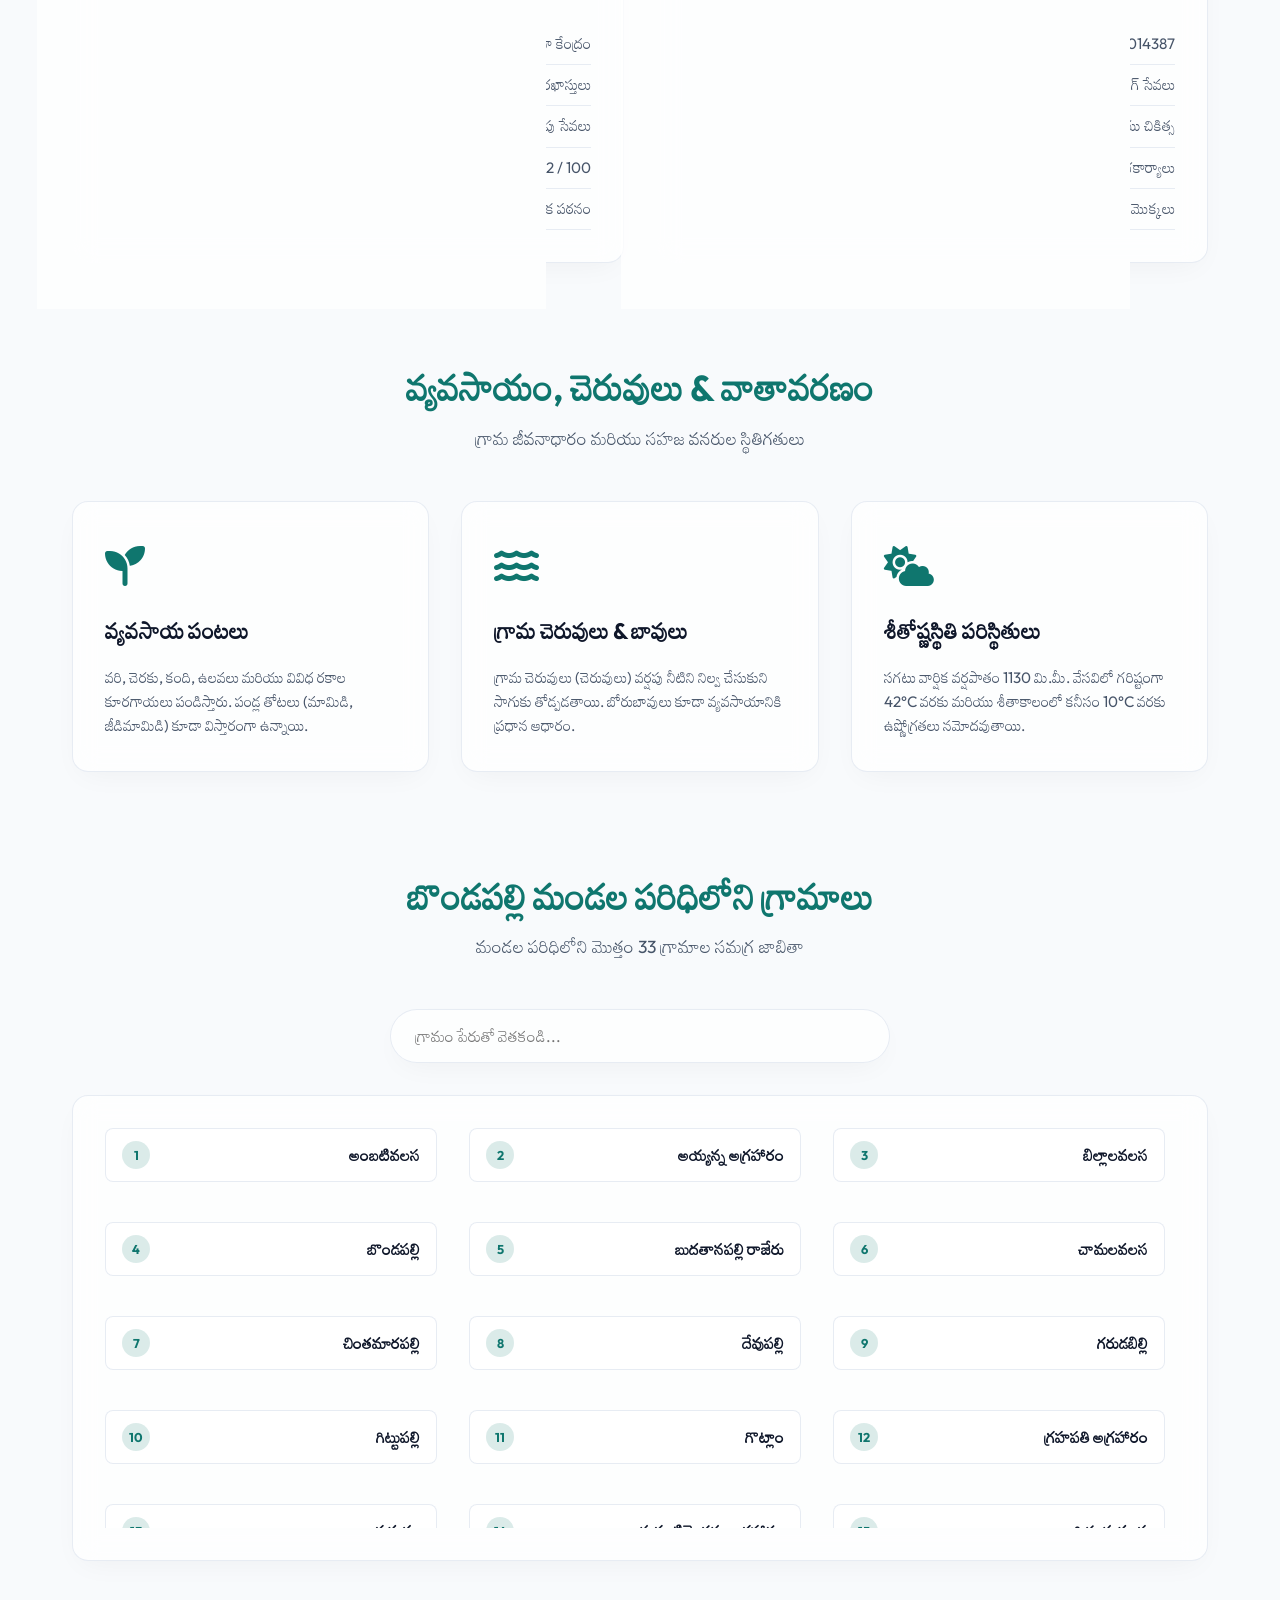
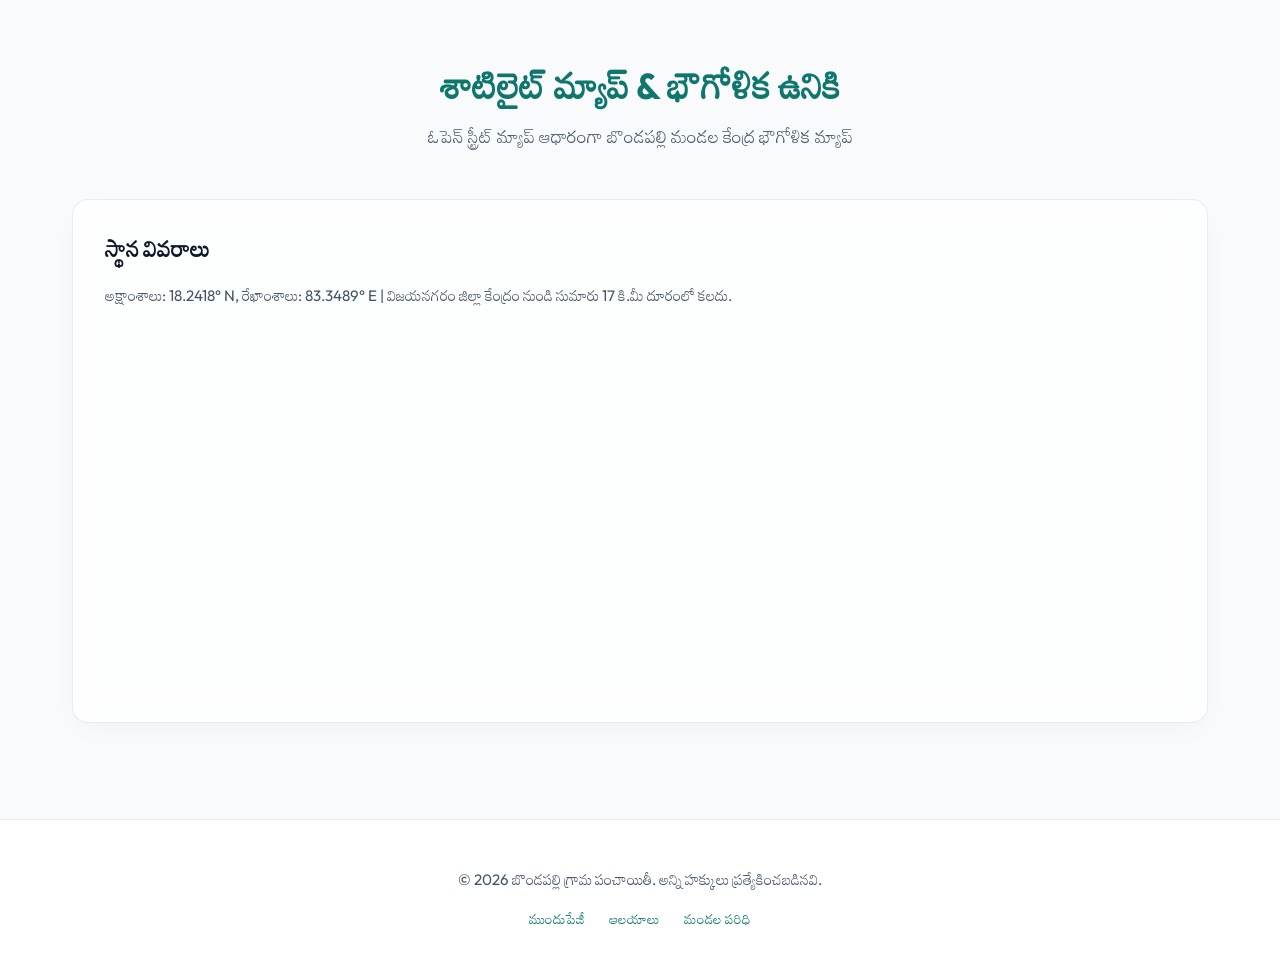
==== commit 115f9e70: "Feature Aksharaa Polytechnic as top Card 1 in details window and modal with cache busting" ====
--- a/index.html
+++ b/index.html
@@ -261,7 +261,7 @@
                         </li>
                     </ul>
                     <div class="card-actions">
-                        <a href="schools.html" target="_blank" rel="noopener noreferrer" class="btn-details" title="Open complete schools directory in a new window">
+                        <a href="schools.html?v=20261121_2" target="_blank" rel="noopener noreferrer" class="btn-details" title="Open complete schools directory in a new window">
                             <span data-te="అన్ని పాఠశాలల వివరాలు" data-en="All School Details">అన్ని పాఠశాలల వివరాలు</span>
                             <i class="fa-solid fa-arrow-up-right-from-square"></i>
                         </a>
@@ -454,7 +454,7 @@
                     <p data-te="ఆంధ్రప్రదేశ్ పాఠశాల విద్యాశాఖ & UDISE+ పోర్టల్ ద్వారా నమోదు చేయబడిన విద్యాసంస్థలు" data-en="Official school records registered with AP School Education Department & UDISE+ Portal">ఆంధ్రప్రదేశ్ పాఠశాల విద్యాశాఖ & UDISE+ పోర్టల్ ద్వారా నమోదు చేయబడిన విద్యాసంస్థలు</p>
                 </div>
                 <div class="modal-header-actions">
-                    <a href="schools.html" target="_blank" rel="noopener noreferrer" class="portal-badge-link" title="Open in separate tab/window">
+                    <a href="schools.html?v=20261121_2" target="_blank" rel="noopener noreferrer" class="portal-badge-link" title="Open in separate tab/window">
                         <span data-te="కొత్త విండోలో తెరవండి" data-en="Open in New Window">కొత్త విండోలో తెరవండి</span>
                         <i class="fa-solid fa-arrow-up-right-from-square"></i>
                     </a>
@@ -483,9 +483,49 @@
                 </div>
             </div>
 
-            <!-- Grid of 9 Schools inside Modal -->
+            <!-- Grid of All 10 Institutions inside Modal -->
             <div class="school-grid">
-                <!-- 1. ZPHS Bondapalli -->
+                <!-- 1. Aksharaa Polytechnic (Sai Krishna Polytechnic) - Featured Card #1 -->
+                <div class="school-item featured-college">
+                    <div class="school-item-header">
+                        <div class="school-item-icon"><i class="fa-solid fa-microchip"></i></div>
+                        <div>
+                            <span class="featured-badge" data-te="పాలిటెక్నిక్ ఇంజనీరింగ్ కళాశాల" data-en="Polytechnic College">పాలిటెక్నిక్ ఇంజనీరింగ్ కళాశాల</span>
+                            <br>
+                            <a href="https://www.aksharaapolytechnic.ac.in/" target="_blank" rel="noopener noreferrer" class="school-title-link">
+                                <span data-te="అక్షర పాలిటెక్నిక్ కళాశాల (సాయి కృష్ణ పాలిటెక్నిక్), బొండపల్లి" data-en="Aksharaa Polytechnic (formerly Sai Krishna Polytechnic), Bondapalli">అక్షర పాలిటెక్నిక్ కళాశాల (సాయి కృష్ణ పాలిటెక్నిక్), బొండపల్లి</span>
+                                <i class="fa-solid fa-arrow-up-right-from-square"></i>
+                            </a>
+                            <div class="class-tag" data-te="ప్రైవేట్ పాలిటెక్నిక్ డిప్లొమా ఇంజనీరింగ్ కళాశాల (AICTE & SBTET AP)" data-en="Private Polytechnic Diploma Engineering College (AICTE & SBTET AP)">ప్రైవేట్ పాలిటెక్నిక్ డిప్లొమా ఇంజనీరింగ్ కళాశాల (AICTE & SBTET AP)</div>
+                        </div>
+                    </div>
+                    <div class="school-item-meta">
+                        <span class="udise-tag">POLYCET కోడ్: ARPV (218)</span>
+                        <span class="class-tag" data-te="కోర్సులు: డిప్లొమా (Civil, Mech, EEE, ECE)" data-en="Courses: Diploma (Civil, Mech, EEE, ECE)">కోర్సులు: డిప్లొమా (Civil, Mech, EEE, ECE)</span>
+                    </div>
+                </div>
+
+                <!-- 2. Sri Sai Siddhartha Junior College - Featured Card #2 -->
+                <div class="school-item featured-college">
+                    <div class="school-item-header">
+                        <div class="school-item-icon"><i class="fa-solid fa-user-graduate"></i></div>
+                        <div>
+                            <span class="featured-badge" data-te="జూనియర్ కళాశాల (+2)" data-en="Junior College (+2)">జూనియర్ కళాశాల (+2)</span>
+                            <br>
+                            <a href="https://schools.org.in/vizianagaram/28122001910/sri-sai-siddhartha-junior-college.html" target="_blank" rel="noopener noreferrer" class="school-title-link">
+                                <span data-te="శ్రీ సాయి సిద్ధార్థ జూనియర్ కళాశాల, బొండపల్లి" data-en="Sri Sai Siddhartha Junior College, Bondapalli">శ్రీ సాయి సిద్ధార్థ జూనియర్ కళాశాల, బొండపల్లి</span>
+                                <i class="fa-solid fa-arrow-up-right-from-square"></i>
+                            </a>
+                            <div class="class-tag" data-te="ఇంటర్మీడియట్ కళాశాల | తరగతులు: 11 నుండి 12" data-en="Intermediate Junior College | Classes: 11 to 12">ఇంటర్మీడియట్ కళాశాల | తరగతులు: 11 నుండి 12</div>
+                        </div>
+                    </div>
+                    <div class="school-item-meta">
+                        <span class="udise-tag">UDISE: 28122001910</span>
+                        <span class="class-tag" data-te="బోర్డ్ ఆఫ్ ఇంటర్మీడియట్ (BIEAP)" data-en="Board of Intermediate (BIEAP)">బోర్డ్ ఆఫ్ ఇంటర్మీడియట్ (BIEAP)</span>
+                    </div>
+                </div>
+
+                <!-- 3. ZPHS Bondapalli -->
                 <div class="school-item">
                     <div class="school-item-header">
                         <div class="school-item-icon"><i class="fa-solid fa-school"></i></div>
@@ -503,7 +543,7 @@
                     </div>
                 </div>
 
-                <!-- 2. KGBV Bondapalli -->
+                <!-- 4. KGBV Bondapalli -->
                 <div class="school-item">
                     <div class="school-item-header">
                         <div class="school-item-icon"><i class="fa-solid fa-school-flag"></i></div>
@@ -626,42 +666,6 @@
                     <div class="school-item-meta">
                         <span class="udise-tag">UDISE: 28122001904</span>
                         <span class="class-tag" data-te="ఆవాసం: గెడ్డపేట" data-en="Hamlet: Geddapeta">ఆవాసం: గెడ్డపేట</span>
-                    </div>
-                </div>
-
-                <!-- 9. Sri Sai Siddhartha Junior College -->
-                <div class="school-item">
-                    <div class="school-item-header">
-                        <div class="school-item-icon"><i class="fa-solid fa-user-graduate"></i></div>
-                        <div>
-                            <a href="https://schools.org.in/vizianagaram/28122001910/sri-sai-siddhartha-junior-college.html" target="_blank" rel="noopener noreferrer" class="school-title-link">
-                                <span data-te="శ్రీ సాయి సిద్ధార్థ జూనియర్ కళాశాల, బొండపల్లి" data-en="Sri Sai Siddhartha Junior College, Bondapalli">శ్రీ సాయి సిద్ధార్థ జూనియర్ కళాశాల, బొండపల్లి</span>
-                                <i class="fa-solid fa-arrow-up-right-from-square"></i>
-                            </a>
-                            <div class="class-tag" data-te="ఇంటర్మీడియట్ కళాశాల | తరగతులు: 11 నుండి 12" data-en="Intermediate Junior College | Classes: 11 to 12">ఇంటర్మీడియట్ కళాశాల | తరగతులు: 11 నుండి 12</div>
-                        </div>
-                    </div>
-                    <div class="school-item-meta">
-                        <span class="udise-tag">UDISE: 28122001910</span>
-                        <span class="class-tag" data-te="బోర్డ్ ఆఫ్ ఇంటర్మీడియట్ (BIEAP)" data-en="Board of Intermediate (BIEAP)">బోర్డ్ ఆఫ్ ఇంటర్మీడియట్ (BIEAP)</span>
-                    </div>
-                </div>
-
-                <!-- 10. Aksharaa Polytechnic (Sai Krishna Polytechnic) -->
-                <div class="school-item">
-                    <div class="school-item-header">
-                        <div class="school-item-icon"><i class="fa-solid fa-microchip"></i></div>
-                        <div>
-                            <a href="https://www.aksharaapolytechnic.ac.in/" target="_blank" rel="noopener noreferrer" class="school-title-link">
-                                <span data-te="అక్షర పాలిటెక్నిక్ కళాశాల (సాయి కృష్ణ పాలిటెక్నిక్), బొండపల్లి" data-en="Aksharaa Polytechnic (formerly Sai Krishna Polytechnic), Bondapalli">అక్షర పాలిటెక్నిక్ కళాశాల (సాయి కృష్ణ పాలిటెక్నిక్), బొండపల్లి</span>
-                                <i class="fa-solid fa-arrow-up-right-from-square"></i>
-                            </a>
-                            <div class="class-tag" data-te="ప్రైవేట్ పాలిటెక్నిక్ డిప్లొమా ఇంజనీరింగ్ కళాశాల (AICTE & SBTET AP)" data-en="Private Polytechnic Diploma Engineering College (AICTE & SBTET AP)">ప్రైవేట్ పాలిటెక్నిక్ డిప్లొమా ఇంజనీరింగ్ కళాశాల (AICTE & SBTET AP)</div>
-                        </div>
-                    </div>
-                    <div class="school-item-meta">
-                        <span class="udise-tag">POLYCET కోడ్: ARPV (218)</span>
-                        <span class="class-tag" data-te="కోర్సులు: డిప్లొమా ఇన్ ఇంజనీరింగ్ (Civil, Mech, EEE, ECE)" data-en="Courses: Diploma in Engg (Civil, Mech, EEE, ECE)">కోర్సులు: డిప్లొమా ఇన్ ఇంజనీరింగ్ (Civil, Mech, EEE, ECE)</span>
                     </div>
                 </div>
             </div>
--- a/style.css
+++ b/style.css
@@ -522,6 +522,25 @@
     font-weight: 500;
 }
 
+.featured-college {
+    border-color: var(--accent) !important;
+    background: linear-gradient(135deg, var(--bg-secondary) 0%, var(--accent-glow) 100%) !important;
+    box-shadow: 0 4px 18px var(--accent-glow) !important;
+}
+
+.featured-badge {
+    background: var(--accent);
+    color: #ffffff;
+    font-size: 0.75rem;
+    font-weight: 700;
+    padding: 0.15rem 0.5rem;
+    border-radius: 4px;
+    text-transform: uppercase;
+    letter-spacing: 0.5px;
+    display: inline-block;
+    margin-bottom: 0.3rem;
+}
+
 /* Card Button Actions */
 .card-actions {
     display: flex;
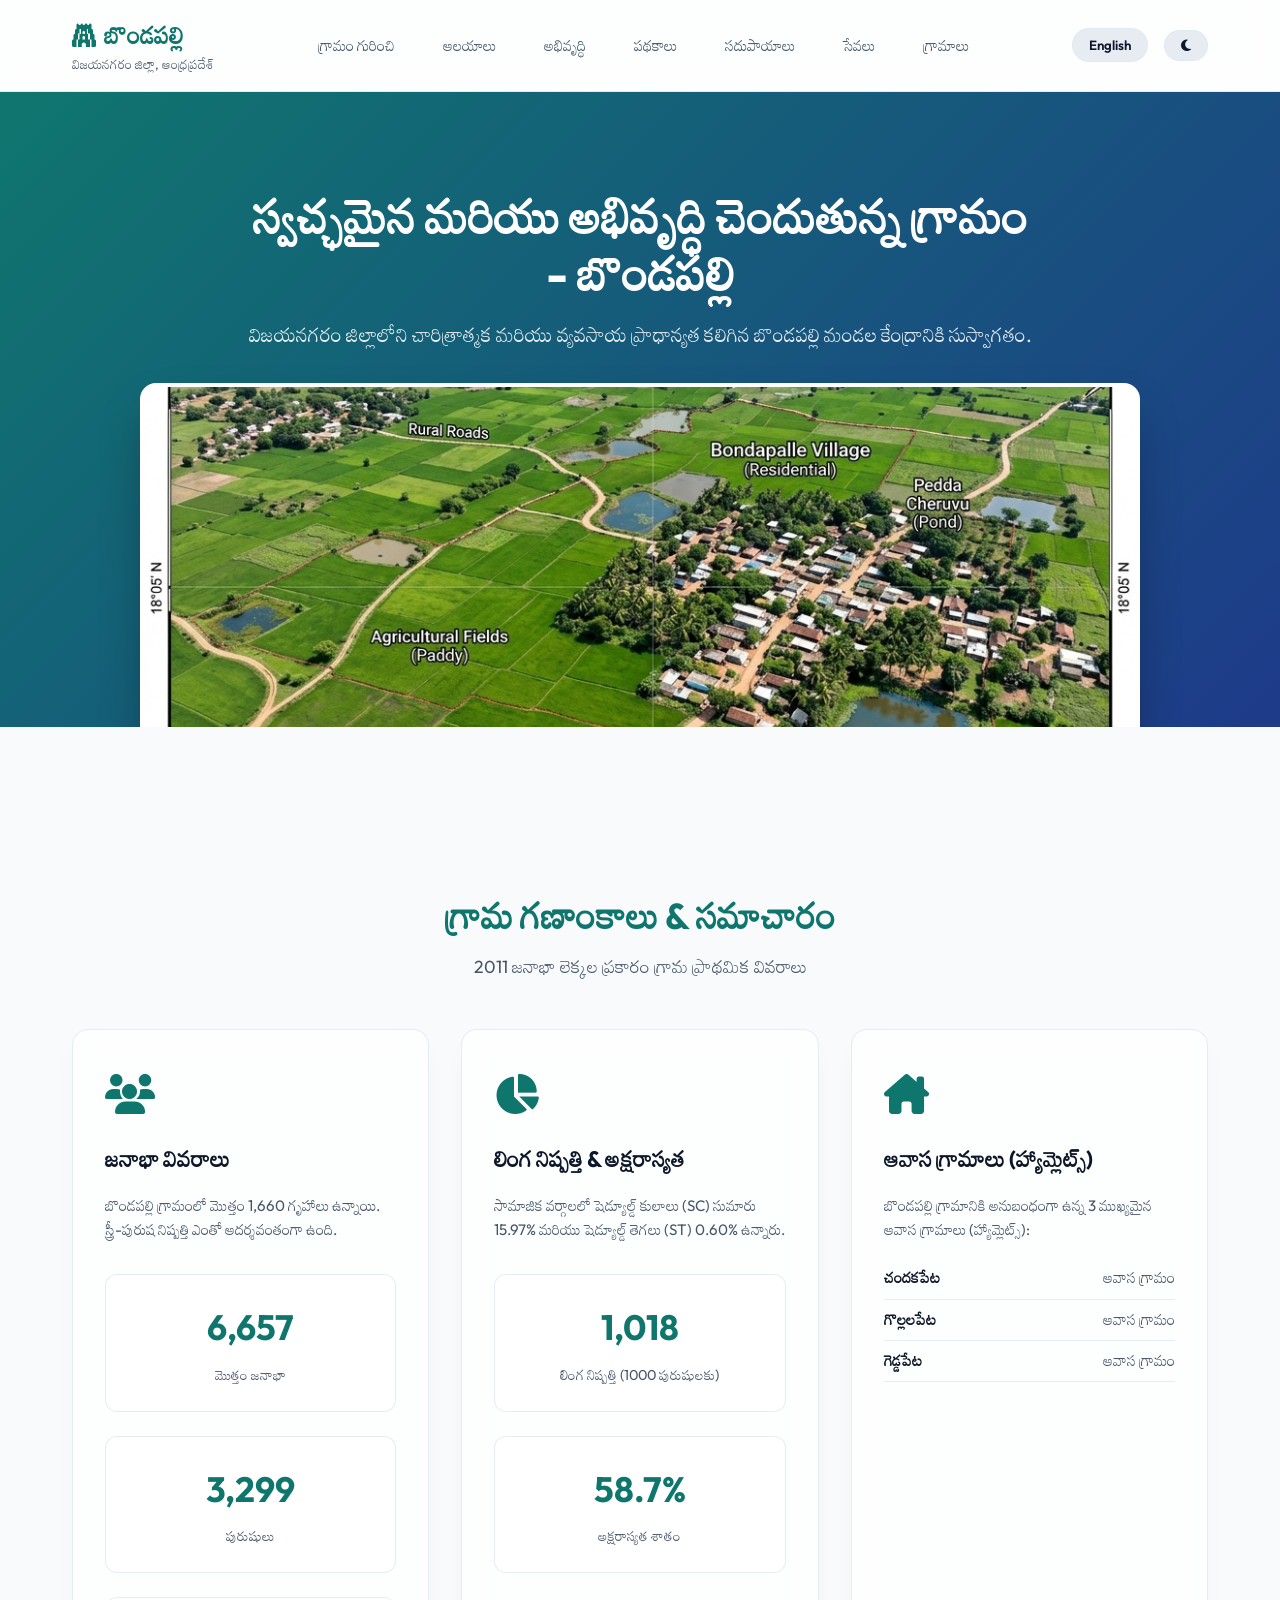
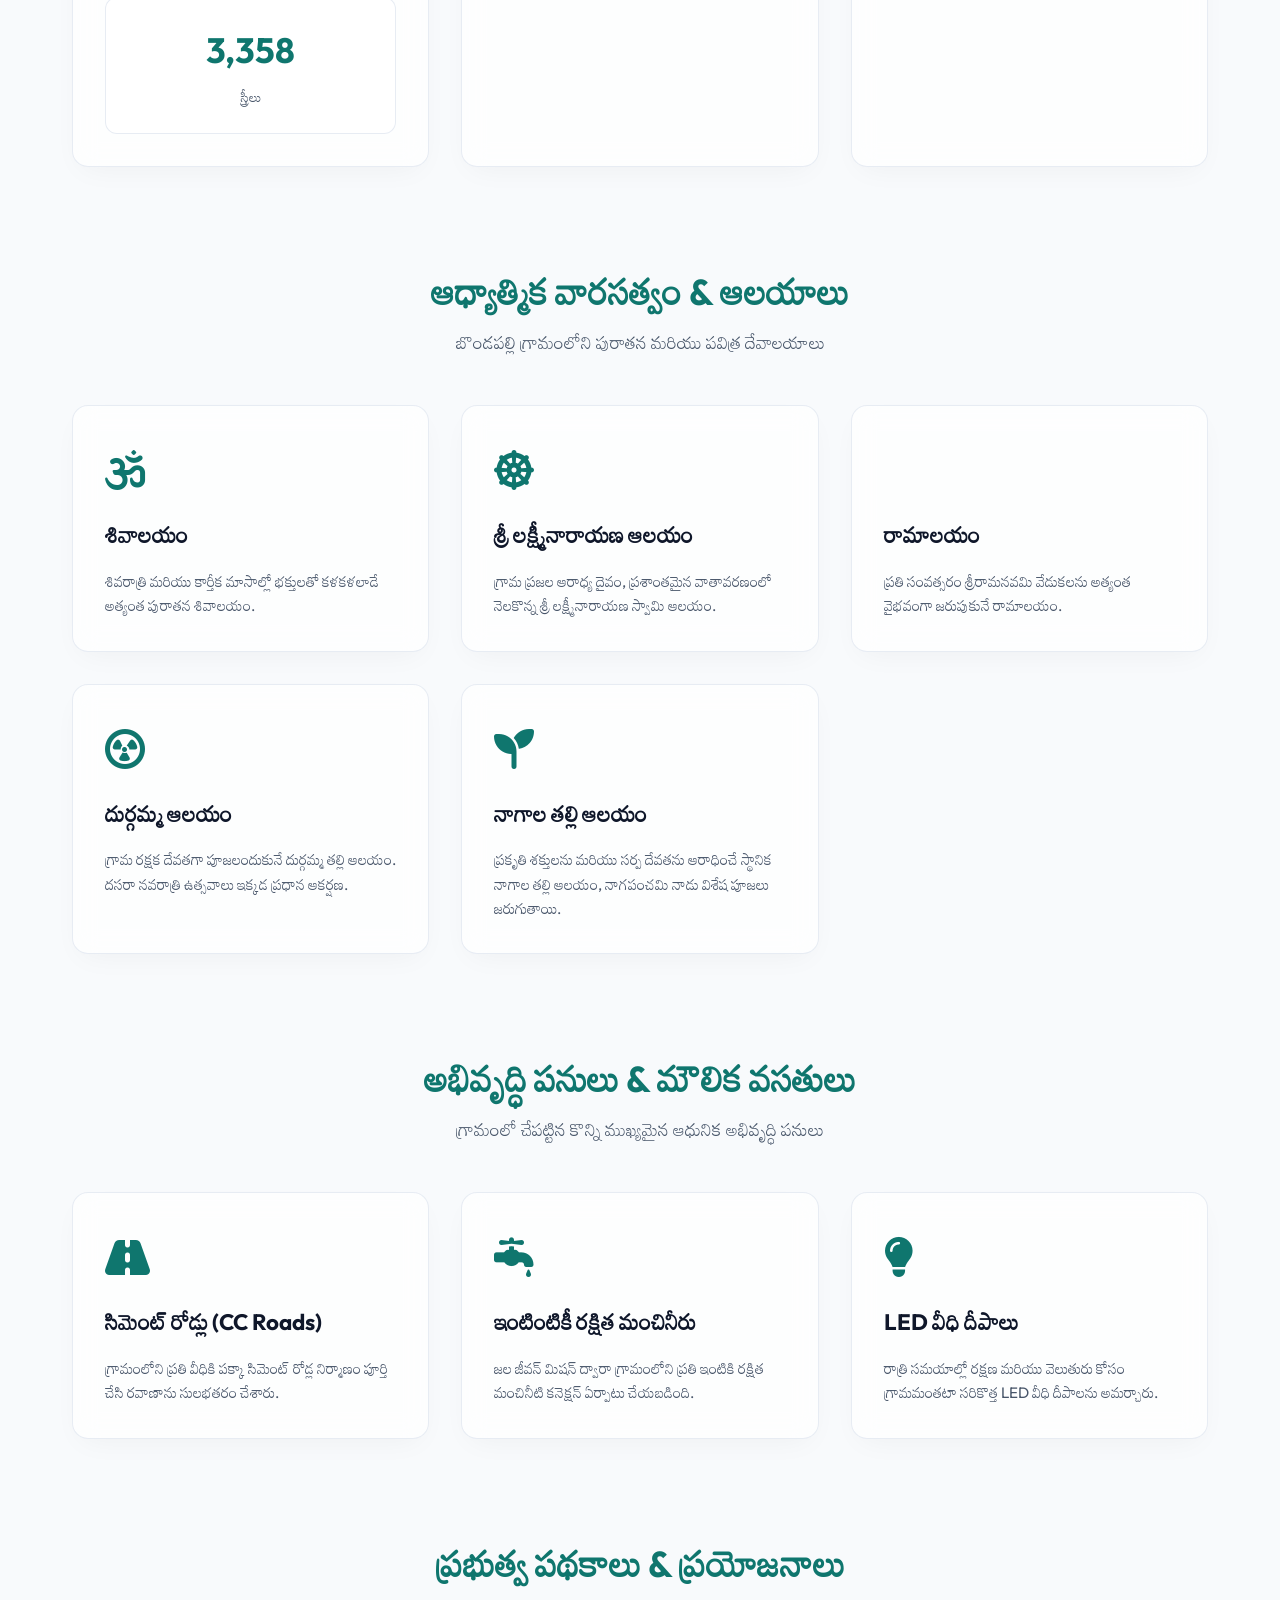
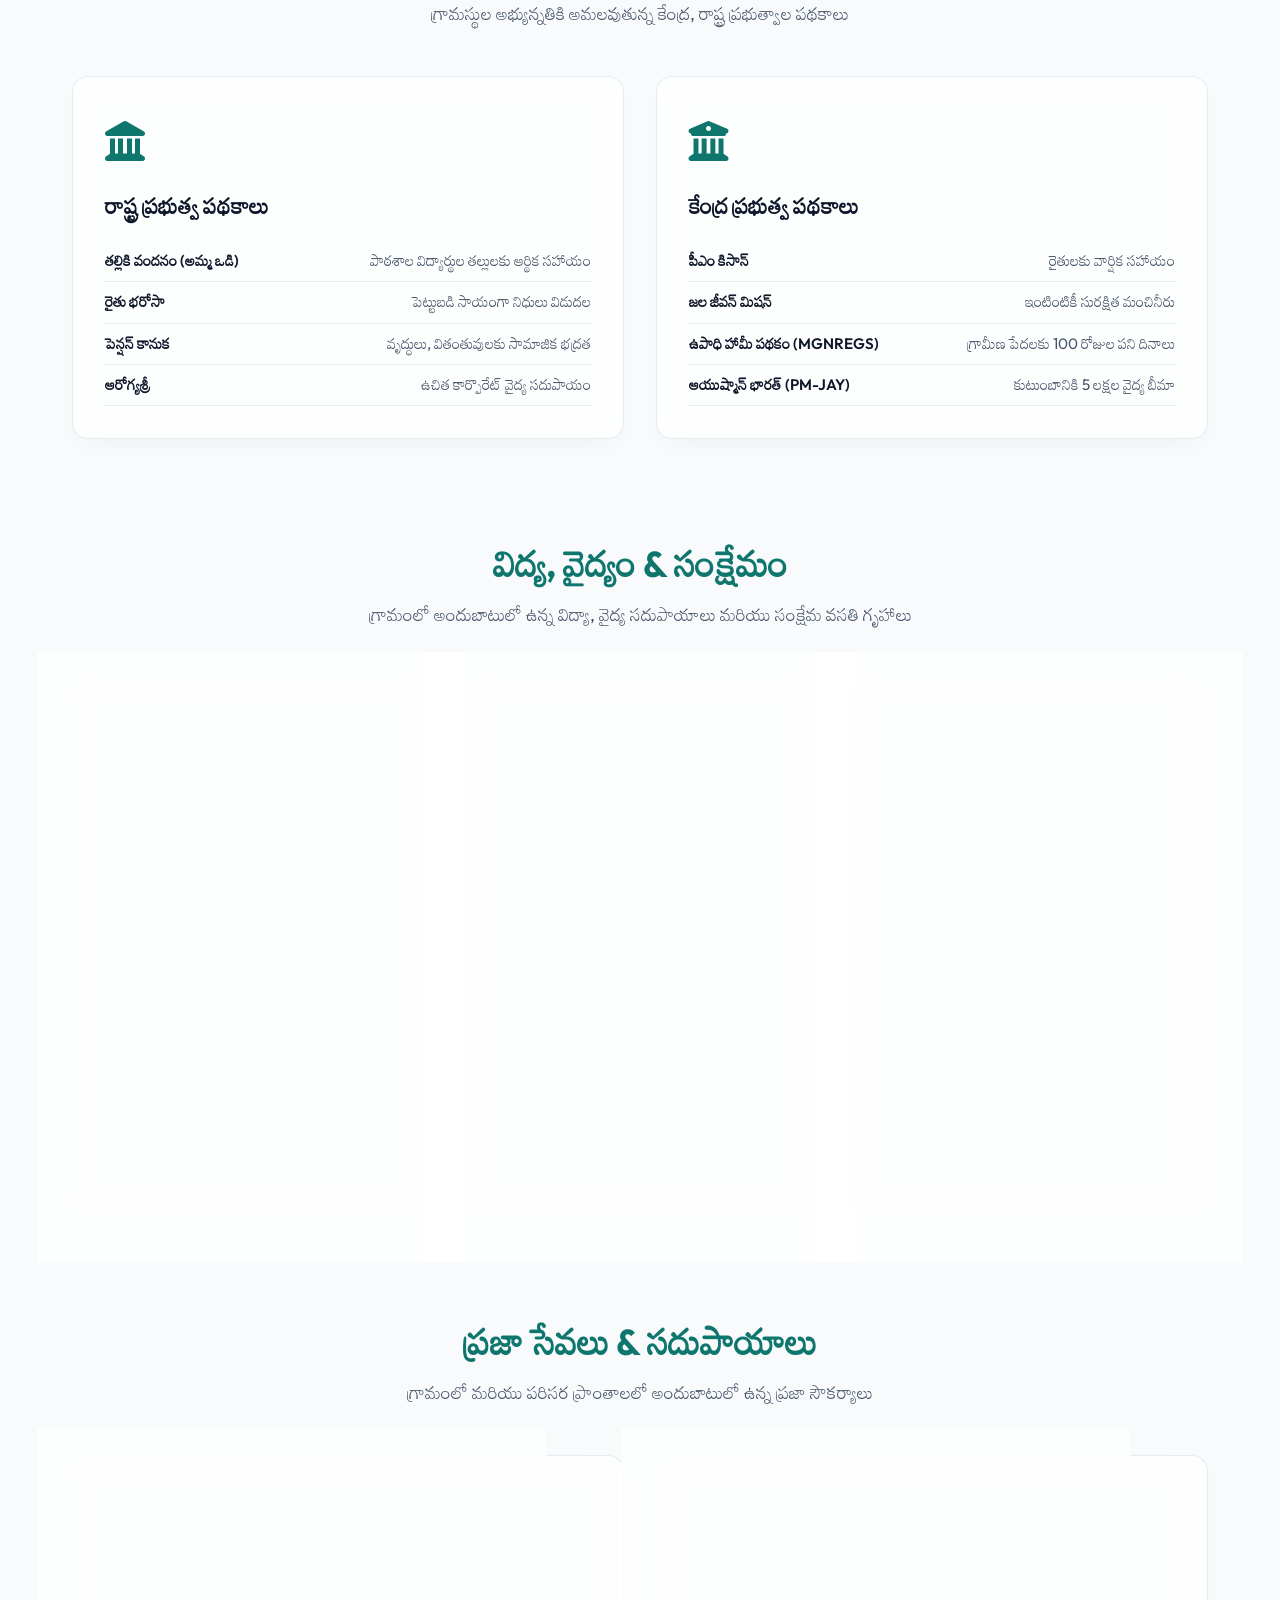
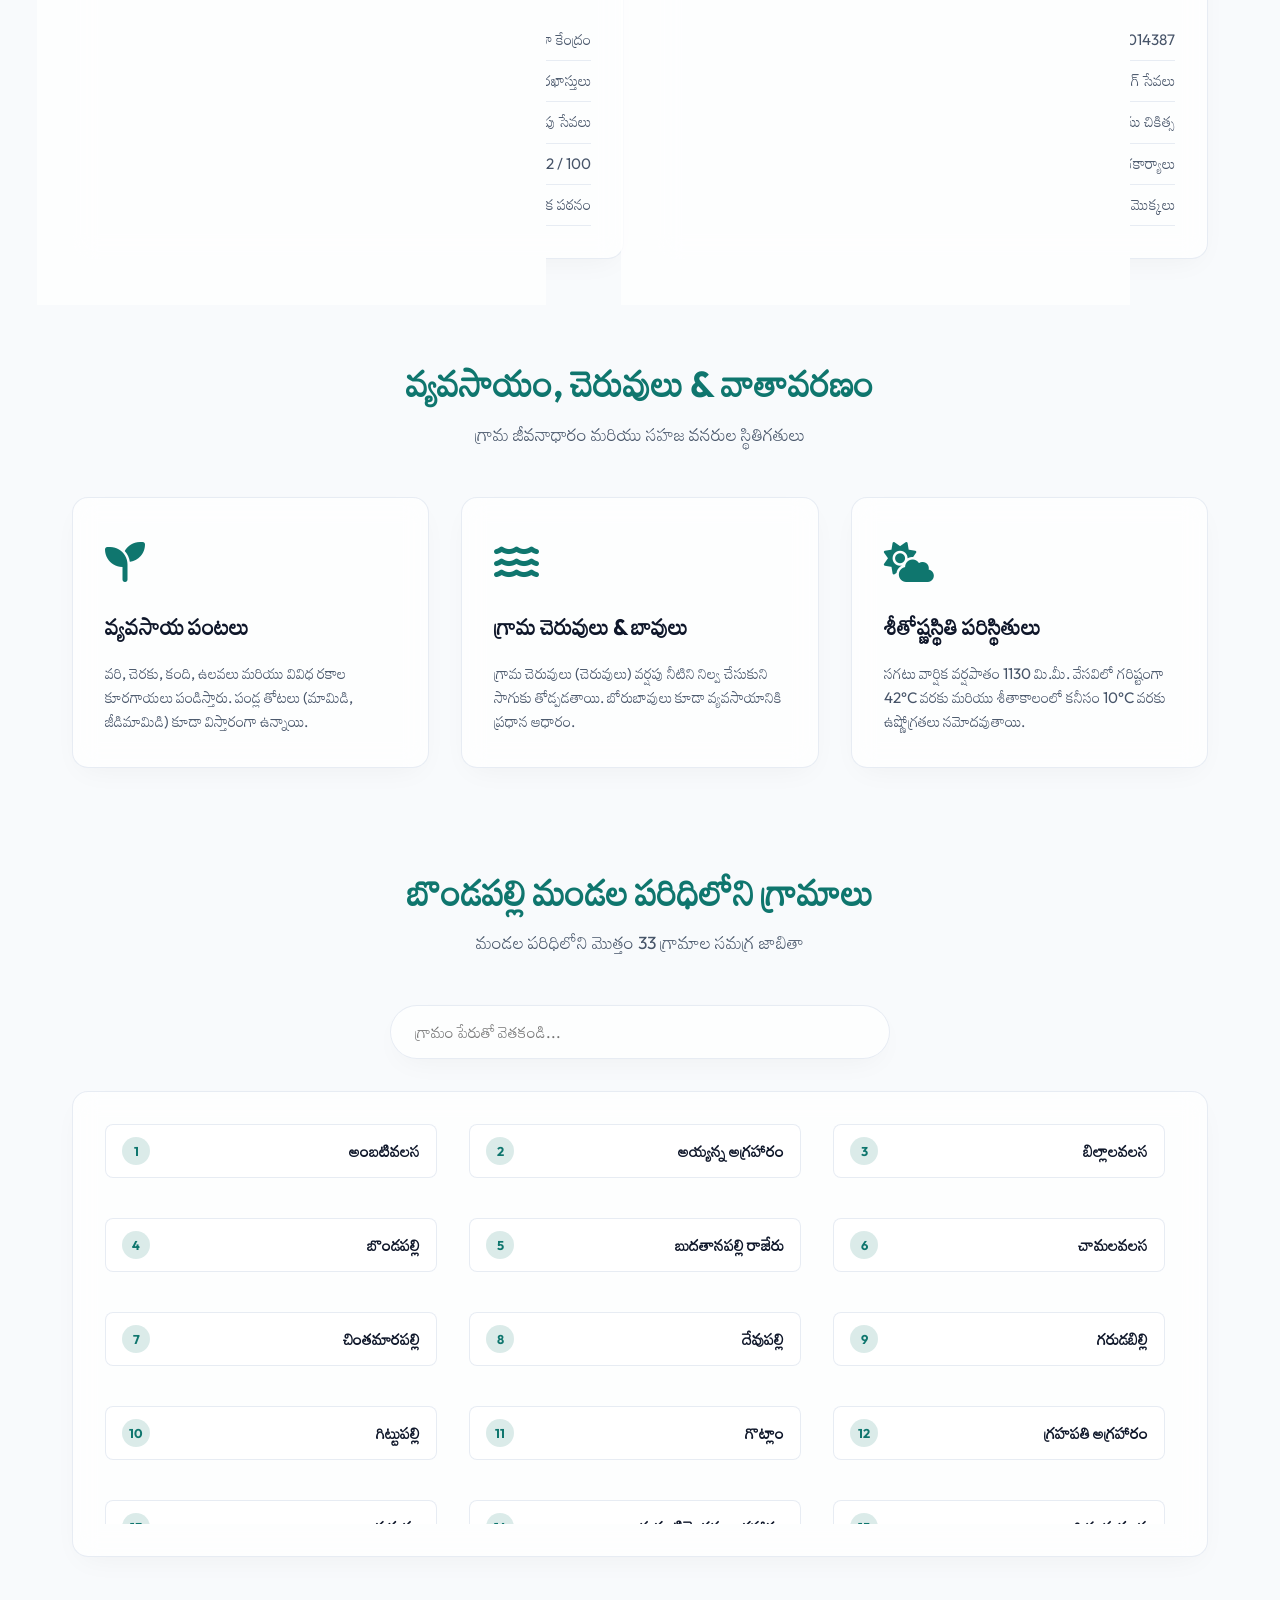
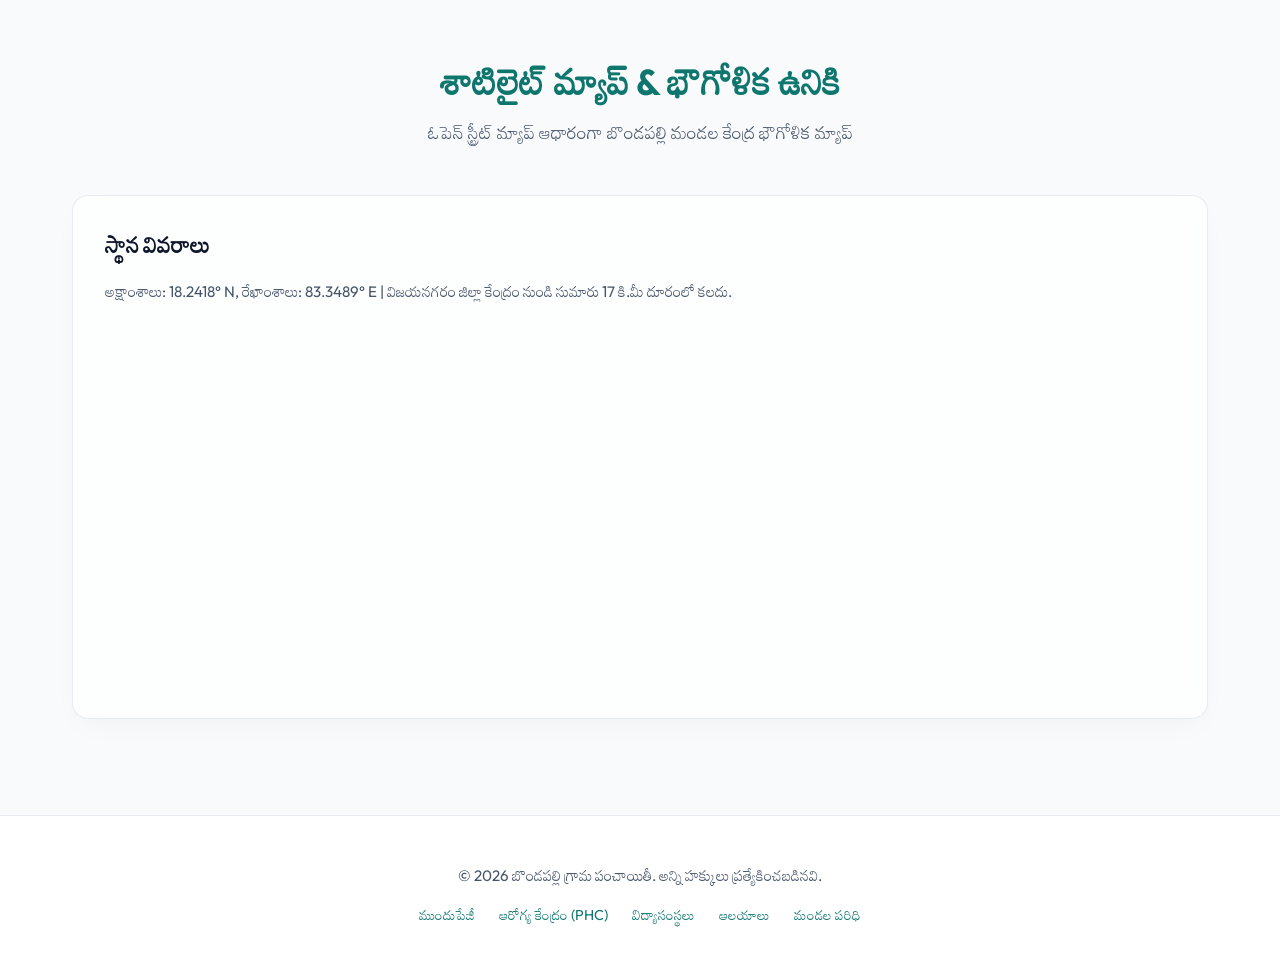
==== commit 674eb6e4: "Add PHC Bondapalli phone number, 6 beds capacity, and comprehensive health department directory with" ====
--- a/index.html
+++ b/index.html
@@ -5,7 +5,7 @@
     <meta name="viewport" content="width=device-width, initial-scale=1.0">
     <title>బొండపల్లి గ్రామ అధికారిక వెబ్‌సైట్ | Bondapalle Village Official Website</title>
     <meta name="description" content="బొండపల్లి గ్రామ అధికారిక వెబ్‌సైట్. జనాభా, ఆలయాలు, పాఠశాలలు, ఆసుపత్రులు, వ్యవసాయం మరియు అభివృద్ధి పనుల వివరాలు. Official website of Bondapalle village, Vizianagaram, AP. Explore demographics, temples, education, healthcare, and development.">
-    <link rel="stylesheet" href="style.css">
+    <link rel="stylesheet" href="style.css?v=20261121_3">
     <!-- FontAwesome for Premium Icons -->
     <link rel="stylesheet" href="https://cdnjs.cloudflare.com/ajax/libs/font-awesome/6.4.0/css/all.min.css">
 </head>
@@ -275,25 +275,35 @@
                 <div class="card">
                     <div class="card-icon"><i class="fa-solid fa-hospital"></i></div>
                     <h3 data-te="ప్రాథమిక ఆరోగ్య కేంద్రం (PHC)" data-en="Primary Health Centre">ప్రాథమిక ఆరోగ్య కేంద్రం (PHC)</h3>
-                    <p data-te="గ్రామ ప్రజలకు నిరంతరం అందుబాటులో ఉండే ఉచిత వైద్య సేవలు:" data-en="Free 24/7 healthcare services available to village citizens:">గ్రామ ప్రజలకు నిరంతరం అందుబాటులో ఉండే ఉచిత వైద్య సేవలు:</p>
+                    <p data-te="ఆంధ్రప్రదేశ్ ఆరోగ్య శాఖ ద్వారా బొండపల్లిలో 24/7 ఉచిత వైద్య సేవలు:" data-en="Official 24/7 public healthcare services under AP Health Department:">ఆంధ్రప్రదేశ్ ఆరోగ్య శాఖ ద్వారా బొండపల్లిలో 24/7 ఉచిత వైద్య సేవలు:</p>
                     <ul class="list-unstyled">
                         <li>
-                            <span data-te="వైద్య సేవలు" data-en="Medical Services">వైద్య సేవలు</span>
-                            <span data-te="ఓపీ & ఉచిత ఔషధాల పంపిణీ" data-en="OP & Free Medicines">ఓపీ & ఉచిత ఔషధాల పంపిణీ</span>
-                        </li>
-                        <li>
-                            <span data-te="ప్రసవ & మాతా శిశు సంరక్షణ" data-en="Maternal & Child Care">ప్రసవ & మాతా శిశు సంరక్షణ</span>
-                            <span data-te="24 గంటల కాన్పులు, టీకాలు" data-en="24/7 Delivery & Vaccines">24 గంటల కాన్పులు, టీకాలు</span>
-                        </li>
-                        <li>
-                            <span data-te="వైద్య బీమా ఆమోదం" data-en="Health Insurance">వైద్య బీమా ఆమోదం</span>
-                            <span data-te="ఆరోగ్యశ్రీ & PM-JAY" data-en="Aarogyasri & PM-JAY">ఆరోగ్యశ్రీ & PM-JAY</span>
-                        </li>
-                        <li>
-                            <span data-te="అత్యవసర రవాణా" data-en="Emergency Transport">అత్యవసర రవాణా</span>
-                            <span data-te="104, 108 అంబులెన్స్ సదుపాయం" data-en="104 & 108 Ambulances">104, 108 అంబులెన్స్ సదుపాయం</span>
+                            <span data-te="పడకల సామర్థ్యం (Beds)" data-en="Bed Capacity">పడకల సామర్థ్యం (Beds)</span>
+                            <span data-te="6 పడకలు (ఇన్‌పేషెంట్ & ప్రసవ వార్డు)" data-en="6 Inpatient Beds (Maternity)">6 పడకలు (ఇన్‌పేషెంట్ & ప్రసవ వార్డు)</span>
+                        </li>
+                        <li>
+                            <span data-te="వైద్య అధికారి సంప్రదింపు" data-en="Medical Officer Phone">వైద్య అధికారి సంప్రదింపు</span>
+                            <span><a href="tel:9912864979" style="color: var(--accent); font-weight: 700; text-decoration: none;"><i class="fa-solid fa-phone"></i> 9912864979</a></span>
+                        </li>
+                        <li>
+                            <span data-te="అత్యవసర అంబులెన్స్" data-en="Emergency Helplines">అత్యవసర అంబులెన్స్</span>
+                            <span data-te="108 & 104 (24 గంటల సేవలు)" data-en="108 & 104 (24/7 Toll-free)">108 & 104 (24 గంటల సేవలు)</span>
+                        </li>
+                        <li>
+                            <span data-te="ఆరోగ్య పథకాలు & ల్యాబ్" data-en="Schemes & Lab Tests">ఆరోగ్య పథకాలు & ల్యాబ్</span>
+                            <span data-te="ఆరోగ్యశ్రీ, PM-JAY & ఉచిత ల్యాబ్" data-en="Aarogyasri, PM-JAY & Lab">ఆరోగ్యశ్రీ, PM-JAY & ఉచిత ల్యాబ్</span>
                         </li>
                     </ul>
+                    <div class="card-actions">
+                        <a href="phc.html?v=20261121_1" target="_blank" rel="noopener noreferrer" class="btn-details" title="Open complete PHC health directory in a new window">
+                            <span data-te="పూర్తి వివరాలు" data-en="PHC Details">పూర్తి వివరాలు</span>
+                            <i class="fa-solid fa-arrow-up-right-from-square"></i>
+                        </a>
+                        <button type="button" class="btn-details-secondary" onclick="openPhcModal()" title="Quick view PHC details popup">
+                            <span data-te="త్వరిత వీక్షణ" data-en="Quick View">త్వరిత వీక్షణ</span>
+                            <i class="fa-solid fa-window-maximize"></i>
+                        </button>
+                    </div>
                 </div>
 
                 <div class="card">
@@ -318,6 +328,9 @@
                             <span data-te="HPTS యాప్ & FRS హాజరు" data-en="HPTS App & FRS Attendance">HPTS యాప్ & FRS హాజరు</span>
                         </li>
                     </ul>
+                    <div class="card-actions">
+                        <span class="badge-tag" style="margin-top: 0.35rem;" data-te="ఆంధ్రప్రదేశ్ సాంఘిక సంక్షేమ శాఖ ఆమోదం" data-en="AP Social Welfare Dept Approved">ఆంధ్రప్రదేశ్ సాంఘిక సంక్షేమ శాఖ ఆమోదం</span>
+                    </div>
                 </div>
             </div>
         </section>
@@ -672,18 +685,210 @@
         </div>
     </div>
 
+    <!-- Primary Health Centre (PHC) Modal Window -->
+    <div id="phc-modal" class="modal-backdrop" role="dialog" aria-modal="true" aria-labelledby="modal-phc-title">
+        <div class="modal-content">
+            <div class="modal-header">
+                <div class="modal-title">
+                    <h3 id="modal-phc-title">
+                        <i class="fa-solid fa-hospital"></i>
+                        <span data-te="బొండపల్లి ప్రాథమిక ఆరోగ్య కేంద్రం (PHC) పూర్తి వివరాలు" data-en="Primary Health Centre (PHC) Directory">బొండపల్లి ప్రాథమిక ఆరోగ్య కేంద్రం (PHC) పూర్తి వివరాలు</span>
+                    </h3>
+                    <p data-te="ఆంధ్రప్రదేశ్ వైద్య ఆరోగ్య శాఖ (HM&FW) మరియు విజయనగరం DM&HO అధికారిక సమాచారం" data-en="Official health directory from AP Health Department & Vizianagaram DM&HO">ఆంధ్రప్రదేశ్ వైద్య ఆరోగ్య శాఖ (HM&FW) మరియు విజయనగరం DM&HO అధికారిక సమాచారం</p>
+                </div>
+                <div class="modal-header-actions">
+                    <a href="phc.html?v=20261121_1" target="_blank" rel="noopener noreferrer" class="portal-badge-link" title="Open in separate tab/window">
+                        <span data-te="కొత్త విండోలో తెరవండి" data-en="Open in New Window">కొత్త విండోలో తెరవండి</span>
+                        <i class="fa-solid fa-arrow-up-right-from-square"></i>
+                    </a>
+                    <button type="button" class="modal-close-btn" onclick="closePhcModal()" aria-label="Close modal">
+                        <i class="fa-solid fa-xmark"></i>
+                    </button>
+                </div>
+            </div>
+
+            <!-- Official Portals Notice Box -->
+            <div class="school-portal-notice">
+                <p>
+                    <i class="fa-solid fa-circle-info"></i> 
+                    <span data-te="అధికారిక ఆరోగ్య శాఖ వేదికలు:" data-en="Official Health Portals:">అధికారిక ఆరోగ్య శాఖ వేదికలు:</span>
+                </p>
+                <div class="portal-links">
+                    <a href="http://cfw.ap.nic.in/" target="_blank" rel="noopener noreferrer" class="portal-badge-link">
+                        <span>AP HM&FW</span> <i class="fa-solid fa-arrow-up-right-from-square"></i>
+                    </a>
+                    <a href="https://vizianagaram.ap.gov.in/" target="_blank" rel="noopener noreferrer" class="portal-badge-link">
+                        <span>Vizianagaram Health</span> <i class="fa-solid fa-arrow-up-right-from-square"></i>
+                    </a>
+                    <a href="https://www.aarogyasri.ap.gov.in/" target="_blank" rel="noopener noreferrer" class="portal-badge-link">
+                        <span>Aarogyasri</span> <i class="fa-solid fa-arrow-up-right-from-square"></i>
+                    </a>
+                </div>
+            </div>
+
+            <!-- 4 Quick Highlight Stat Cards -->
+            <div class="phc-stats-grid">
+                <div class="phc-stat-card">
+                    <div class="phc-stat-icon"><i class="fa-solid fa-bed-pulse"></i></div>
+                    <div class="phc-stat-val" data-te="6 పడకలు" data-en="6 Inpatient Beds">6 పడకలు</div>
+                    <div class="phc-stat-lbl" data-te="ఇన్‌పేషెంట్ & ప్రసవ వార్డు (24x7)" data-en="Inpatient & Maternity (24/7)">ఇన్‌పేషెంట్ & ప్రసవ వార్డు (24x7)</div>
+                </div>
+                <div class="phc-stat-card">
+                    <div class="phc-stat-icon"><i class="fa-solid fa-user-doctor"></i></div>
+                    <div class="phc-stat-val">
+                        <a href="tel:9912864979" class="phone-link-btn" title="Call PHC Medical Officer">
+                            <i class="fa-solid fa-phone"></i> 9912864979
+                        </a>
+                    </div>
+                    <div class="phc-stat-lbl" data-te="వైద్య అధికారి సంప్రదింపు ఫోన్" data-en="Medical Officer Phone">వైద్య అధికారి సంప్రదింపు ఫోన్</div>
+                </div>
+                <div class="phc-stat-card">
+                    <div class="phc-stat-icon"><i class="fa-solid fa-truck-medical"></i></div>
+                    <div class="phc-stat-val" data-te="108 & 104" data-en="108 & 104">108 & 104</div>
+                    <div class="phc-stat-lbl" data-te="అత్యవసర అంబులెన్స్ & సలహా" data-en="Ambulance & Health Helpline">అత్యవసర అంబులెన్స్ & సలహా</div>
+                </div>
+                <div class="phc-stat-card">
+                    <div class="phc-stat-icon"><i class="fa-solid fa-clock"></i></div>
+                    <div class="phc-stat-val" data-te="24 గంటలు" data-en="24x7 Open">24 గంటలు</div>
+                    <div class="phc-stat-lbl" data-te="ప్రసవాలు 24/7 | ఓపీ: ఉ. 9 - సా. 4" data-en="Deliveries 24/7 | OP: 9AM - 4PM">ప్రసవాలు 24/7 | ఓపీ: ఉ. 9 - సా. 4</div>
+                </div>
+            </div>
+
+            <!-- PHC Services Grid inside Modal -->
+            <div class="school-grid">
+                <!-- 1. Contact & Administration -->
+                <div class="school-item featured-college">
+                    <div class="school-item-header">
+                        <div class="school-item-icon"><i class="fa-solid fa-hospital-user"></i></div>
+                        <div>
+                            <span class="featured-badge" data-te="అధికారిక సంప్రదింపు వివరాలు" data-en="Official Contacts">అధికారిక సంప్రదింపు వివరాలు</span>
+                            <br>
+                            <h4 style="margin: 0.35rem 0; font-size: 1.15rem; color: var(--text-primary);" data-te="ప్రాథమిక ఆరోగ్య కేంద్రం (PHC), బొండపల్లి" data-en="Primary Health Centre (PHC), Bondapalli">ప్రాథమిక ఆరోగ్య కేంద్రం (PHC), బొండపల్లి</h4>
+                            <div class="class-tag" data-te="వైద్య ఆరోగ్య మరియు కుటుంబ సంక్షేమ శాఖ, ఆంధ్రప్రదేశ్" data-en="Dept of Health, Medical & Family Welfare, AP">వైద్య ఆరోగ్య మరియు కుటుంబ సంక్షేమ శాఖ, ఆంధ్రప్రదేశ్</div>
+                        </div>
+                    </div>
+                    <div class="school-item-meta" style="flex-direction: column; align-items: flex-start; gap: 0.5rem;">
+                        <div>
+                            <strong data-te="వైద్య అధికారి (Medical Officer):" data-en="Medical Officer:">వైద్య అధికారి (Medical Officer):</strong> 
+                            <a href="tel:9912864979" class="phone-link-btn" style="margin-left: 0.4rem;"><i class="fa-solid fa-phone"></i> +91 99128 64979</a>
+                        </div>
+                        <div>
+                            <strong data-te="మండల రెండవ PHC (దేవుపల్లి):" data-en="Secondary PHC (Devupalli):">మండల రెండవ PHC (దేవుపల్లి):</strong> 
+                            <a href="tel:8985912219" class="phone-link-btn" style="margin-left: 0.4rem; background: #3b82f6;"><i class="fa-solid fa-phone"></i> +91 89859 12219</a>
+                        </div>
+                        <div>
+                            <strong data-te="జిల్లా DM&HO కార్యాలయం (విజయనగరం):" data-en="DM&HO Office:">జిల్లా DM&HO కార్యాలయం (విజయనగరం):</strong> 
+                            <span>08922-234553 / +91 98499 02278</span>
+                        </div>
+                        <div>
+                            <strong data-te="చిరునామా & పిన్‌కోడ్:" data-en="Address:">చిరునామా & పిన్‌కోడ్:</strong> 
+                            <span>బొండపల్లి గ్రామం & మండలం, విజయనగరం జిల్లా, ఆంధ్రప్రదేశ్ - PIN: 535260</span>
+                        </div>
+                    </div>
+                </div>
+
+                <!-- 2. Beds & Maternity -->
+                <div class="school-item">
+                    <div class="school-item-header">
+                        <div class="school-item-icon"><i class="fa-solid fa-procedures"></i></div>
+                        <div>
+                            <span class="badge-tag" data-te="ఇన్‌పేషెంట్ విభాగం" data-en="Inpatient Ward">ఇన్‌పేషెంట్ విభాగం</span>
+                            <h4 style="margin: 0.35rem 0; font-size: 1.15rem; color: var(--text-primary);" data-te="6 పడకల ఇన్‌పేషెంట్ & ప్రసవ వార్డు" data-en="6-Bedded Inpatient & Maternity Care">6 పడకల ఇన్‌పేషెంట్ & ప్రసవ వార్డు</h4>
+                            <div class="class-tag" data-te="24 గంటల ప్రసవ సేవలు & నవజాత శిశు సంరక్షణ (IPHS నిబంధనలు)" data-en="24x7 Round-the-Clock Normal Deliveries (IPHS Standard)">24 గంటల ప్రసవ సేవలు & నవజాత శిశు సంరక్షణ (IPHS నిబంధనలు)</div>
+                        </div>
+                    </div>
+                    <div class="school-item-meta" style="flex-direction: column; align-items: flex-start; gap: 0.4rem;">
+                        <span class="class-tag" data-te="• మొత్తం పడకలు: 6 పడకలు (మహిళల ప్రసవ వార్డు + సాధారణ అబ్జర్వేషన్ పడకలు)" data-en="• Total Capacity: 6 Beds (Maternity Ward + General Inpatient Beds)">• మొత్తం పడకలు: 6 పడకలు (మహిళల ప్రసవ వార్డు + సాధారణ అబ్జర్వేషన్ పడకలు)</span>
+                        <span class="class-tag" data-te="• లేబర్ రూమ్: రేడియంట్ వార్మర్, ఫీటల్ డాప్లర్, ఆక్సిజన్ మరియు డెలివరీ కిట్స్" data-en="• Labour Room: Radiant warmers, fetal doppler, oxygen and delivery kits">• లేబర్ రూమ్: రేడియంట్ వార్మర్, ఫీటల్ డాప్లర్, ఆక్సిజన్ మరియు డెలివరీ కిట్స్</span>
+                        <span class="class-tag" data-te="• పథకాలు: జననీ సురక్ష యోజన (JSY) మరియు వైఎస్సార్ ఆరోగ్య ఆసరా ఆర్థిక సహాయం" data-en="• Welfare Schemes: JSY & Dr. YSR Aarogya Asara financial support">• పథకాలు: జననీ సురక్ష యోజన (JSY) మరియు వైఎస్సార్ ఆరోగ్య ఆసరా ఆర్థిక సహాయం</span>
+                    </div>
+                </div>
+
+                <!-- 3. Free Diagnostic Lab -->
+                <div class="school-item">
+                    <div class="school-item-header">
+                        <div class="school-item-icon"><i class="fa-solid fa-flask-vial"></i></div>
+                        <div>
+                            <span class="badge-tag" data-te="ల్యాబ్ పరీక్షలు" data-en="Lab Tests">ల్యాబ్ పరీక్షలు</span>
+                            <h4 style="margin: 0.35rem 0; font-size: 1.15rem; color: var(--text-primary);" data-te="ఉచిత డయాగ్నోస్టిక్ ల్యాబ్ (14+ రకాల పరీక్షలు)" data-en="Free Diagnostic Lab (14+ Essential Tests)">ఉచిత డయాగ్నోస్టిక్ ల్యాబ్ (14+ రకాల పరీక్షలు)</h4>
+                            <div class="class-tag" data-te="ఆధునిక ల్యాబ్ పరికరాలతో తక్షణ ఫలితాలు" data-en="Instant testing with modern diagnostic lab kits">ఆధునిక ల్యాబ్ పరికరాలతో తక్షణ ఫలితాలు</div>
+                        </div>
+                    </div>
+                    <div class="school-item-meta" style="flex-direction: column; align-items: flex-start; gap: 0.4rem;">
+                        <span class="class-tag" data-te="• రక్త పరీక్షలు: CBC, హీమోగ్లోబిన్ (HB %), బ్లడ్ గ్రూపింగ్" data-en="• Blood Tests: CBC, Hemoglobin (Hb %), Blood Grouping">• రక్త పరీక్షలు: CBC, హీమోగ్లోబిన్ (HB %), బ్లడ్ గ్రూపింగ్</span>
+                        <span class="class-tag" data-te="• అంటువ్యాధులు: మలేరియా స్మియర్ & RDT, డెంగ్యూ NS1/IgM, టైఫాయిడ్ (విడాల్)" data-en="• Infections: Malaria Smear & RDT, Dengue NS1/IgM, Typhoid (Widal)">• అంటువ్యాధులు: మలేరియా స్మియర్ & RDT, డెంగ్యూ NS1/IgM, టైఫాయిడ్ (విడాల్)</span>
+                        <span class="class-tag" data-te="• క్రానిక్ & ప్రెగ్నెన్సీ: రక్తంలో చక్కెర (షుగర్), రక్తపోటు (బీపీ), యూరిన్ పరీక్ష, UPT" data-en="• Screening: Blood Sugar, Blood Pressure, Urine Routine, UPT">• క్రానిక్ & ప్రెగ్నెన్సీ: రక్తంలో చక్కెర (షుగర్), రక్తపోటు (బీపీ), యూరిన్ పరీక్ష, UPT</span>
+                    </div>
+                </div>
+
+                <!-- 4. Free Pharmacy -->
+                <div class="school-item">
+                    <div class="school-item-header">
+                        <div class="school-item-icon"><i class="fa-solid fa-pills"></i></div>
+                        <div>
+                            <span class="badge-tag" data-te="ఉచిత మందులు" data-en="Free Pharmacy">ఉచిత మందులు</span>
+                            <h4 style="margin: 0.35rem 0; font-size: 1.15rem; color: var(--text-primary);" data-te="APMSIDC ఉచిత మందుల డిస్పెన్సరీ (60+ రకాలు)" data-en="APMSIDC Free Medicine Dispensary (60+ Drugs)">APMSIDC ఉచిత మందుల డిస్పెన్సరీ (60+ రకాలు)</h4>
+                            <div class="class-tag" data-te="ఆంధ్రప్రదేశ్ వైద్య మౌలిక సదుపాయాల సంస్థ సరఫరా" data-en="Supplied by AP Medical Services & Infrastructure Dev Corp">ఆంధ్రప్రదేశ్ వైద్య మౌలిక సదుపాయాల సంస్థ సరఫరా</div>
+                        </div>
+                    </div>
+                    <div class="school-item-meta" style="flex-direction: column; align-items: flex-start; gap: 0.4rem;">
+                        <span class="class-tag" data-te="• ఔషధాలు: యాంటీబయాటిక్స్, పారాసిటమాల్, నొప్పి నివారిణులు, విటమిన్లు" data-en="• Medicines: Antibiotics, Paracetamol, Analgesics, Vitamins">• ఔషధాలు: యాంటీబయాటిక్స్, పారాసిటమాల్, నొప్పి నివారిణులు, విటమిన్లు</span>
+                        <span class="class-tag" data-te="• NCD డ్రగ్స్: రక్తపోటు (బీపీ) మరియు మధుమేహం (షుగర్) నియంత్రణ ఉచిత మందులు" data-en="• NCD Drugs: Free monthly supply for Hypertension & Diabetes">• NCD డ్రగ్స్: రక్తపోటు (బీపీ) మరియు మధుమేహం (షుగర్) నియంత్రణ ఉచిత మందులు</span>
+                        <span class="class-tag" data-te="• మాతా శిశు కేర్: ఐరన్ & ఫోలిక్ యాసిడ్ (IFA), కాల్షియం, ఓఆర్ఎస్ (ORS), సిరప్‌లు" data-en="• Maternal & Child: IFA, Calcium, ORS, Pediatric syrups">• మాతా శిశు కేర్: ఐరన్ & ఫోలిక్ యాసిడ్ (IFA), కాల్షియం, ఓఆర్ఎస్ (ORS), సిరప్‌లు</span>
+                    </div>
+                </div>
+
+                <!-- 5. Immunization & Family Doctor -->
+                <div class="school-item">
+                    <div class="school-item-header">
+                        <div class="school-item-icon"><i class="fa-solid fa-van-shuttle"></i></div>
+                        <div>
+                            <span class="badge-tag" data-te="ఫ్యామిలీ డాక్టర్ & టీకాలు" data-en="Family Doctor & UIP">ఫ్యామిలీ డాక్టర్ & టీకాలు</span>
+                            <h4 style="margin: 0.35rem 0; font-size: 1.15rem; color: var(--text-primary);" data-te="ఫ్యామిలీ డాక్టర్ విధానం & సార్వత్రిక టీకాలు" data-en="Family Doctor & Universal Immunization">ఫ్యామిలీ డాక్టర్ విధానం & సార్వత్రిక టీకాలు</h4>
+                            <div class="class-tag" data-te="104 వాహనాలతో గ్రామ సచివాలయాల వద్దకే వైద్యం" data-en="Doorstep rural healthcare via 104 Mobile Medical Units">104 వాహనాలతో గ్రామ సచివాలయాల వద్దకే వైద్యం</div>
+                        </div>
+                    </div>
+                    <div class="school-item-meta" style="flex-direction: column; align-items: flex-start; gap: 0.4rem;">
+                        <span class="class-tag" data-te="• ఫ్యామిలీ డాక్టర్: ప్రతి నెలా 2 సార్లు బొండపల్లి మండల పరిధిలోని 13 సచివాలయాల సందర్శన" data-en="• Family Doctor: Bi-monthly visits to all 13 mandal Sachivalayams">• ఫ్యామిలీ డాక్టర్: ప్రతి నెలా 2 సార్లు బొండపల్లి మండల పరిధిలోని 13 సచివాలయాల సందర్శన</span>
+                        <span class="class-tag" data-te="• హోమ్ విజిట్స్: నడవలేని వృద్ధులు, దీర్ఘకాలిక రోగులకు ఇంటి వద్దే చికిత్స" data-en="• Home Care: Treatment at doorsteps for elderly and chronic patients">• హోమ్ విజిట్స్: నడవలేని వృద్ధులు, దీర్ఘకాలిక రోగులకు ఇంటి వద్దే చికిత్స</span>
+                        <span class="class-tag" data-te="• టీకాలు: బుధ, శుక్రవారాల్లో గర్భిణీలకు Td, పిల్లలకు BCG, పోలియో, పెంటావాలెంట్, MR" data-en="• UIP: Routine vaccines (BCG, Polio, Pentavalent, MR) every Wed & Fri">• టీకాలు: బుధ, శుక్రవారాల్లో గర్భిణీలకు Td, పిల్లలకు BCG, పోలియో, పెంటావాలెంట్, MR</span>
+                    </div>
+                </div>
+
+                <!-- 6. Aarogyasri & Sub-Centres -->
+                <div class="school-item">
+                    <div class="school-item-header">
+                        <div class="school-item-icon"><i class="fa-solid fa-house-chimney-medical"></i></div>
+                        <div>
+                            <span class="badge-tag" data-te="ఆరోగ్యశ్రీ & సబ్-సెంటర్లు" data-en="Aarogyasri & Clinics">ఆరోగ్యశ్రీ & సబ్-సెంటర్లు</span>
+                            <h4 style="margin: 0.35rem 0; font-size: 1.15rem; color: var(--text-primary);" data-te="ఆరోగ్యశ్రీ, AB-PMJAY & విలేజ్ క్లినిక్‌లు" data-en="Aarogyasri, PM-JAY & Village Clinics">ఆరోగ్యశ్రీ, AB-PMJAY & విలేజ్ క్లినిక్‌లు</h4>
+                            <div class="class-tag" data-te="ఉచిత కార్పొరేట్ వైద్యం & క్షేత్రస్థాయి విలేజ్ క్లినిక్‌ల నెట్‌వర్క్" data-en="Cashless tertiary care and grassroots village clinic network">ఉచిత కార్పొరేట్ వైద్యం & క్షేత్రస్థాయి విలేజ్ క్లినిక్‌ల నెట్‌వర్క్</div>
+                        </div>
+                    </div>
+                    <div class="school-item-meta" style="flex-direction: column; align-items: flex-start; gap: 0.4rem;">
+                        <span class="class-tag" data-te="• ఉచిత వైద్యం: ఆరోగ్యశ్రీ & PM-JAY కార్డుదారులకు నెట్‌వర్క్ ఆసుపత్రులలో ఉచిత చికిత్స" data-en="• Free Treatment: Cashless treatment in empanelled network hospitals">• ఉచిత వైద్యం: ఆరోగ్యశ్రీ & PM-JAY కార్డుదారులకు నెట్‌వర్క్ ఆసుపత్రులలో ఉచిత చికిత్స</span>
+                        <span class="class-tag" data-te="• ABHA ఐడీ: ఆయుష్మాన్ భారత్ హెల్త్ అకౌంట్ డిజిటల్ కార్డుల జారీ" data-en="• ABHA IDs: Ayushman Bharat digital health account generation">• ABHA ఐడీ: ఆయుష్మాన్ భారత్ హెల్త్ అకౌంట్ డిజిటల్ కార్డుల జారీ</span>
+                        <span class="class-tag" data-te="• క్లినిక్ పరిధి: బొండపల్లి, చందకపేట, గొల్లలపేట, గెడ్డపేటలలో MLHP, ANM & ఆశాలు" data-en="• Village Team: MLHP/CHO, ANM and ASHA workers across all hamlets">• క్లినిక్ పరిధి: బొండపల్లి, చందకపేట, గొల్లలపేట, గెడ్డపేటలలో MLHP, ANM & ఆశాలు</span>
+                    </div>
+                </div>
+            </div>
+        </div>
+    </div>
+
     <!-- Footer -->
     <footer>
         <div class="footer-content">
             <p id="footer-text" data-te="&copy; 2026 బొండపల్లి గ్రామ పంచాయితీ. అన్ని హక్కులు ప్రత్యేకించబడినవి." data-en="&copy; 2026 Bondapalle Gram Panchayat. All Rights Reserved.">&copy; 2026 బొండపల్లి గ్రామ పంచాయితీ. అన్ని హక్కులు ప్రత్యేకించబడినవి.</p>
             <div class="footer-links">
                 <a href="#about" data-te="ముందుపేజీ" data-en="Home">ముందుపేజీ</a>
+                <a href="phc.html" data-te="ఆరోగ్య కేంద్రం (PHC)" data-en="PHC">ఆరోగ్య కేంద్రం (PHC)</a>
+                <a href="schools.html" data-te="విద్యాసంస్థలు" data-en="Schools & Colleges">విద్యాసంస్థలు</a>
                 <a href="#temples" data-te="ఆలయాలు" data-en="Temples">ఆలయాలు</a>
                 <a href="#hamlets" data-te="మండల పరిధి" data-en="Mandal Area">మండల పరిధి</a>
             </div>
         </div>
     </footer>
 
-    <script src="app.js"></script>
+    <script src="app.js?v=20261121_3"></script>
 </body>
 </html>
--- a/style.css
+++ b/style.css
@@ -542,11 +542,89 @@
 }
 
 /* Card Button Actions */
+.grid-3 .card {
+    display: flex;
+    flex-direction: column;
+}
+
 .card-actions {
     display: flex;
     flex-wrap: wrap;
     gap: 0.6rem;
-    margin-top: 1.25rem;
+    margin-top: auto;
+    padding-top: 1rem;
+}
+
+/* PHC specific styling */
+.phc-stats-grid {
+    display: grid;
+    grid-template-columns: repeat(auto-fit, minmax(200px, 1fr));
+    gap: 1rem;
+    margin: 1.25rem 0;
+}
+
+.phc-stat-card {
+    background: var(--bg-secondary);
+    border: 1px solid var(--card-border);
+    border-radius: 12px;
+    padding: 1.1rem;
+    text-align: center;
+    transition: transform 0.2s ease, border-color 0.2s ease;
+}
+
+.phc-stat-card:hover {
+    border-color: var(--accent);
+    transform: translateY(-2px);
+}
+
+.phc-stat-icon {
+    font-size: 1.7rem;
+    color: var(--accent);
+    margin-bottom: 0.35rem;
+}
+
+.phc-stat-val {
+    font-size: 1.3rem;
+    font-weight: 700;
+    color: var(--text-primary);
+}
+
+.phc-stat-lbl {
+    font-size: 0.85rem;
+    color: var(--text-secondary);
+    margin-top: 0.25rem;
+}
+
+.phone-link-btn {
+    display: inline-flex;
+    align-items: center;
+    gap: 0.4rem;
+    background: #10b981;
+    color: #ffffff !important;
+    padding: 0.3rem 0.75rem;
+    border-radius: 20px;
+    font-weight: 700;
+    font-size: 0.85rem;
+    text-decoration: none;
+    transition: all 0.2s ease;
+}
+
+.phone-link-btn:hover {
+    background: #059669;
+    transform: translateY(-2px);
+    box-shadow: 0 4px 12px rgba(16, 185, 129, 0.35);
+}
+
+.badge-tag {
+    display: inline-block;
+    padding: 0.2rem 0.55rem;
+    border-radius: 6px;
+    font-size: 0.78rem;
+    font-weight: 600;
+    background: var(--accent-glow);
+    color: var(--accent);
+    margin-right: 0.4rem;
+    margin-bottom: 0.3rem;
 }
 
 .btn-details {
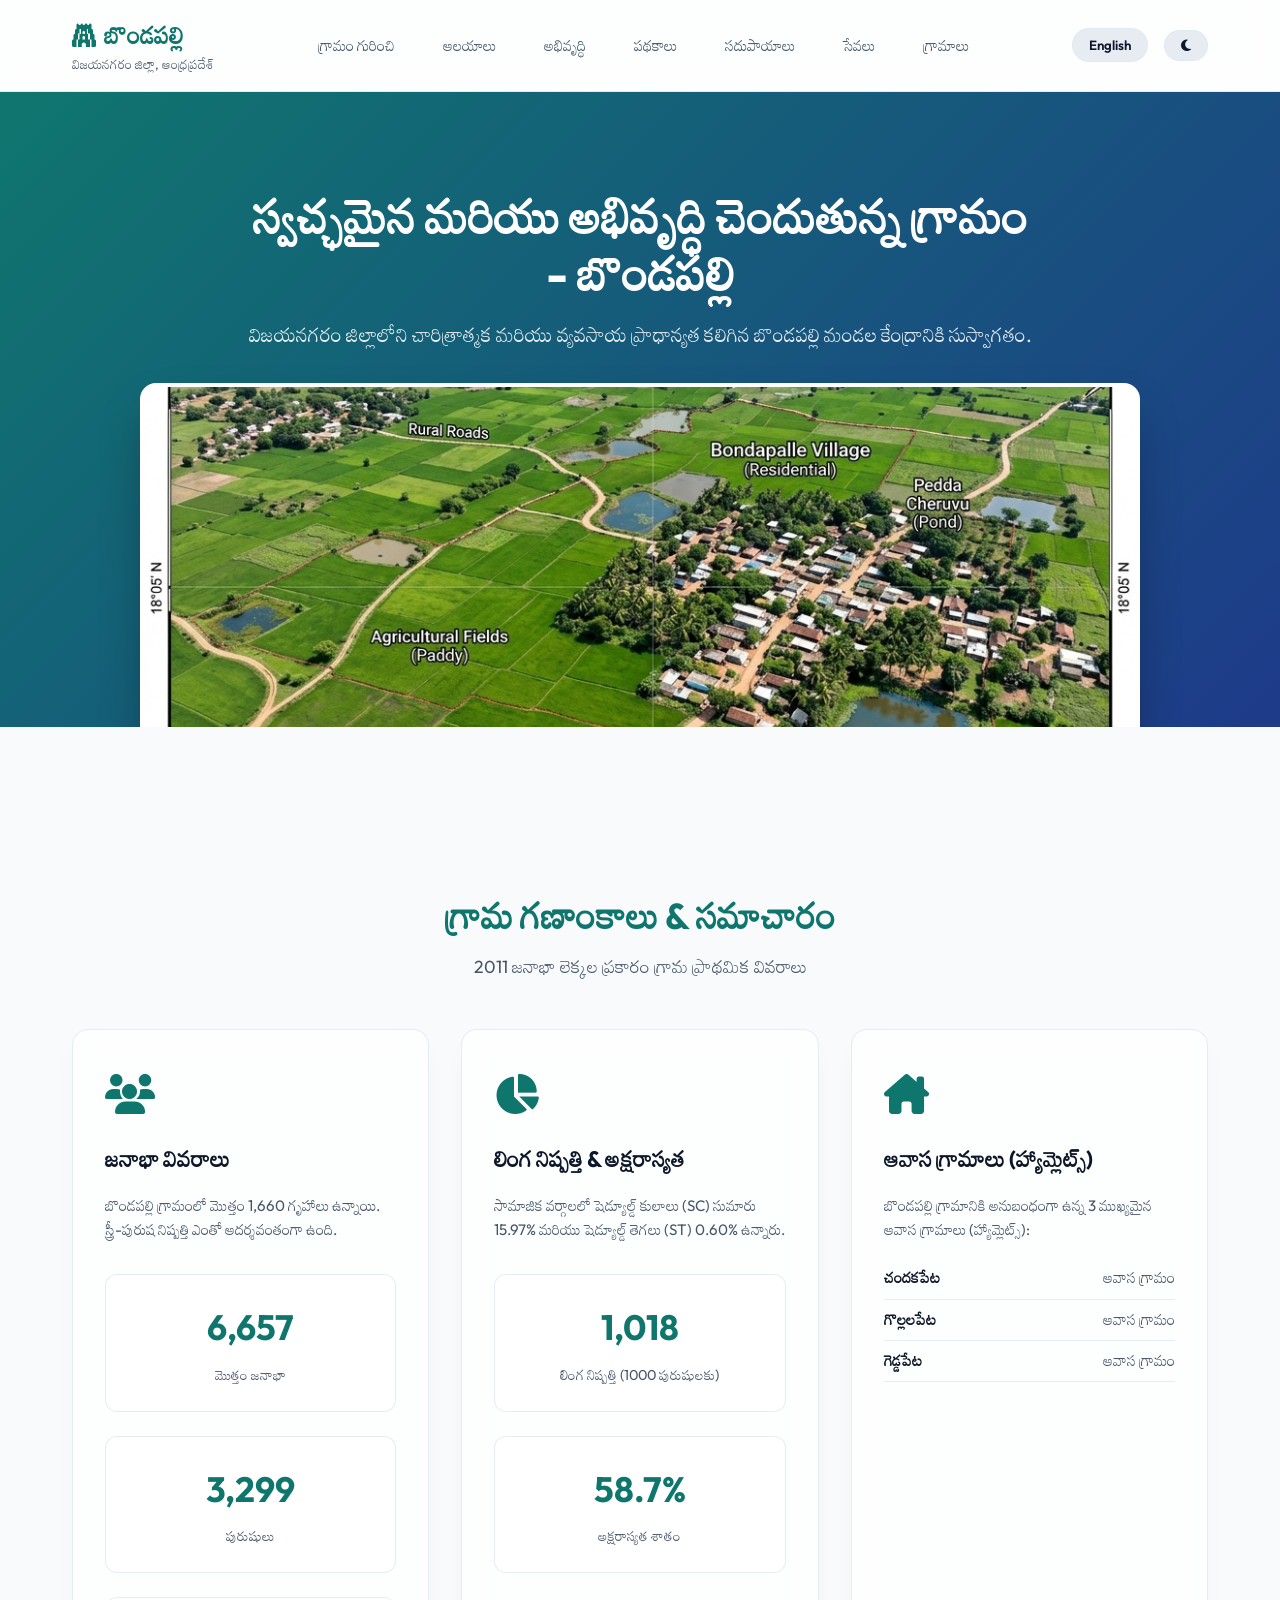
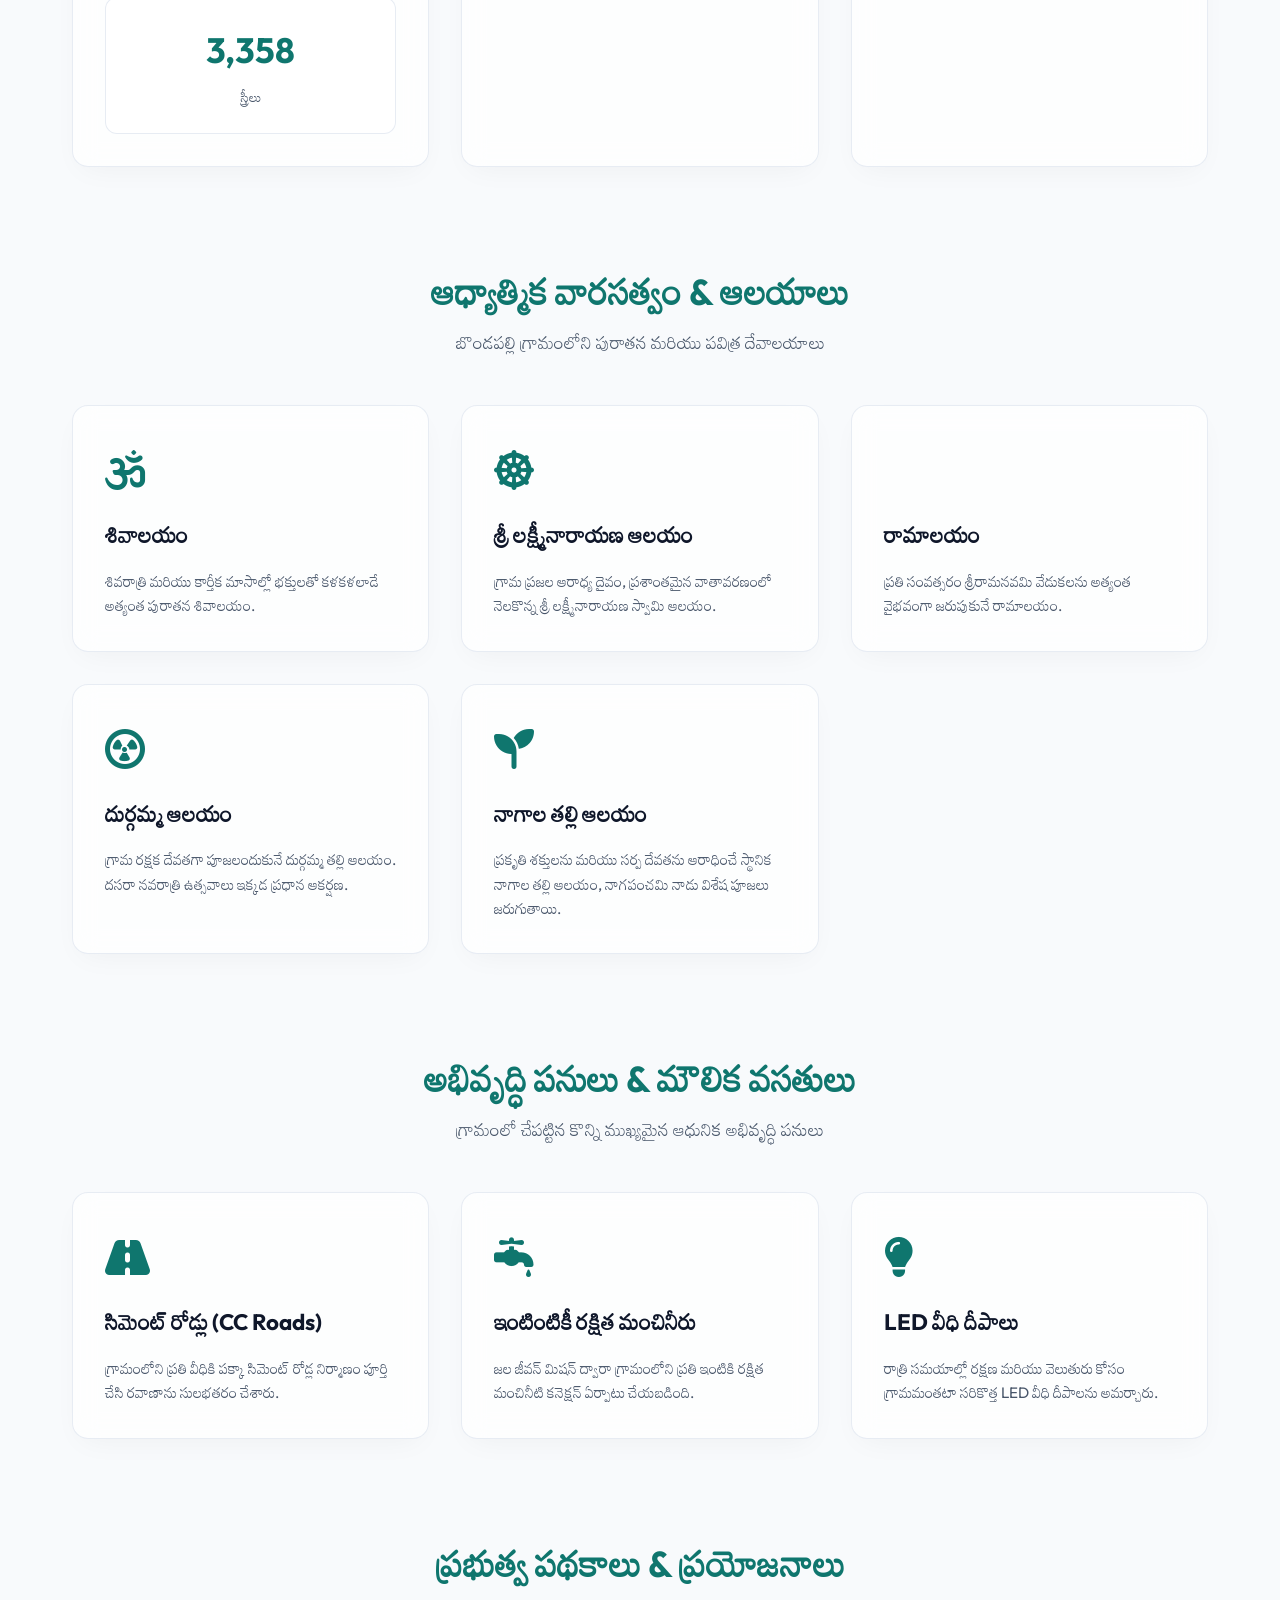
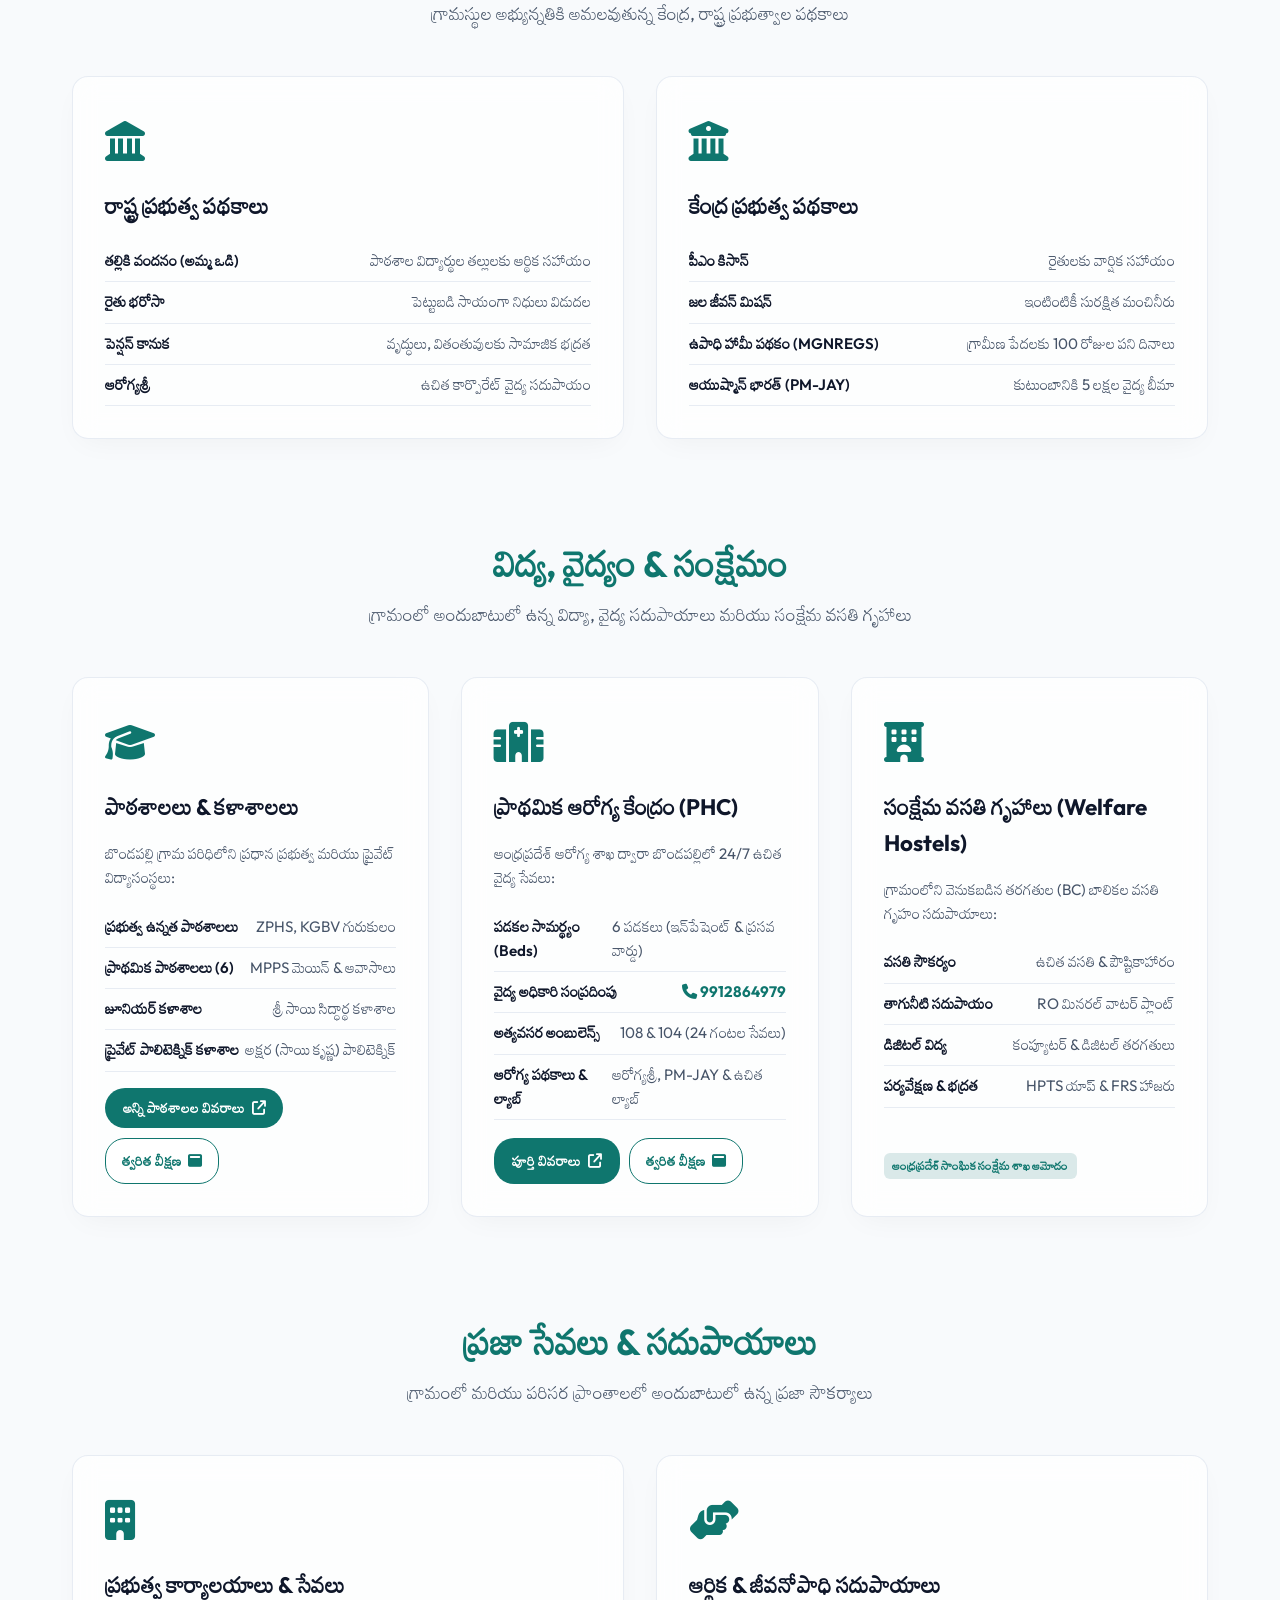
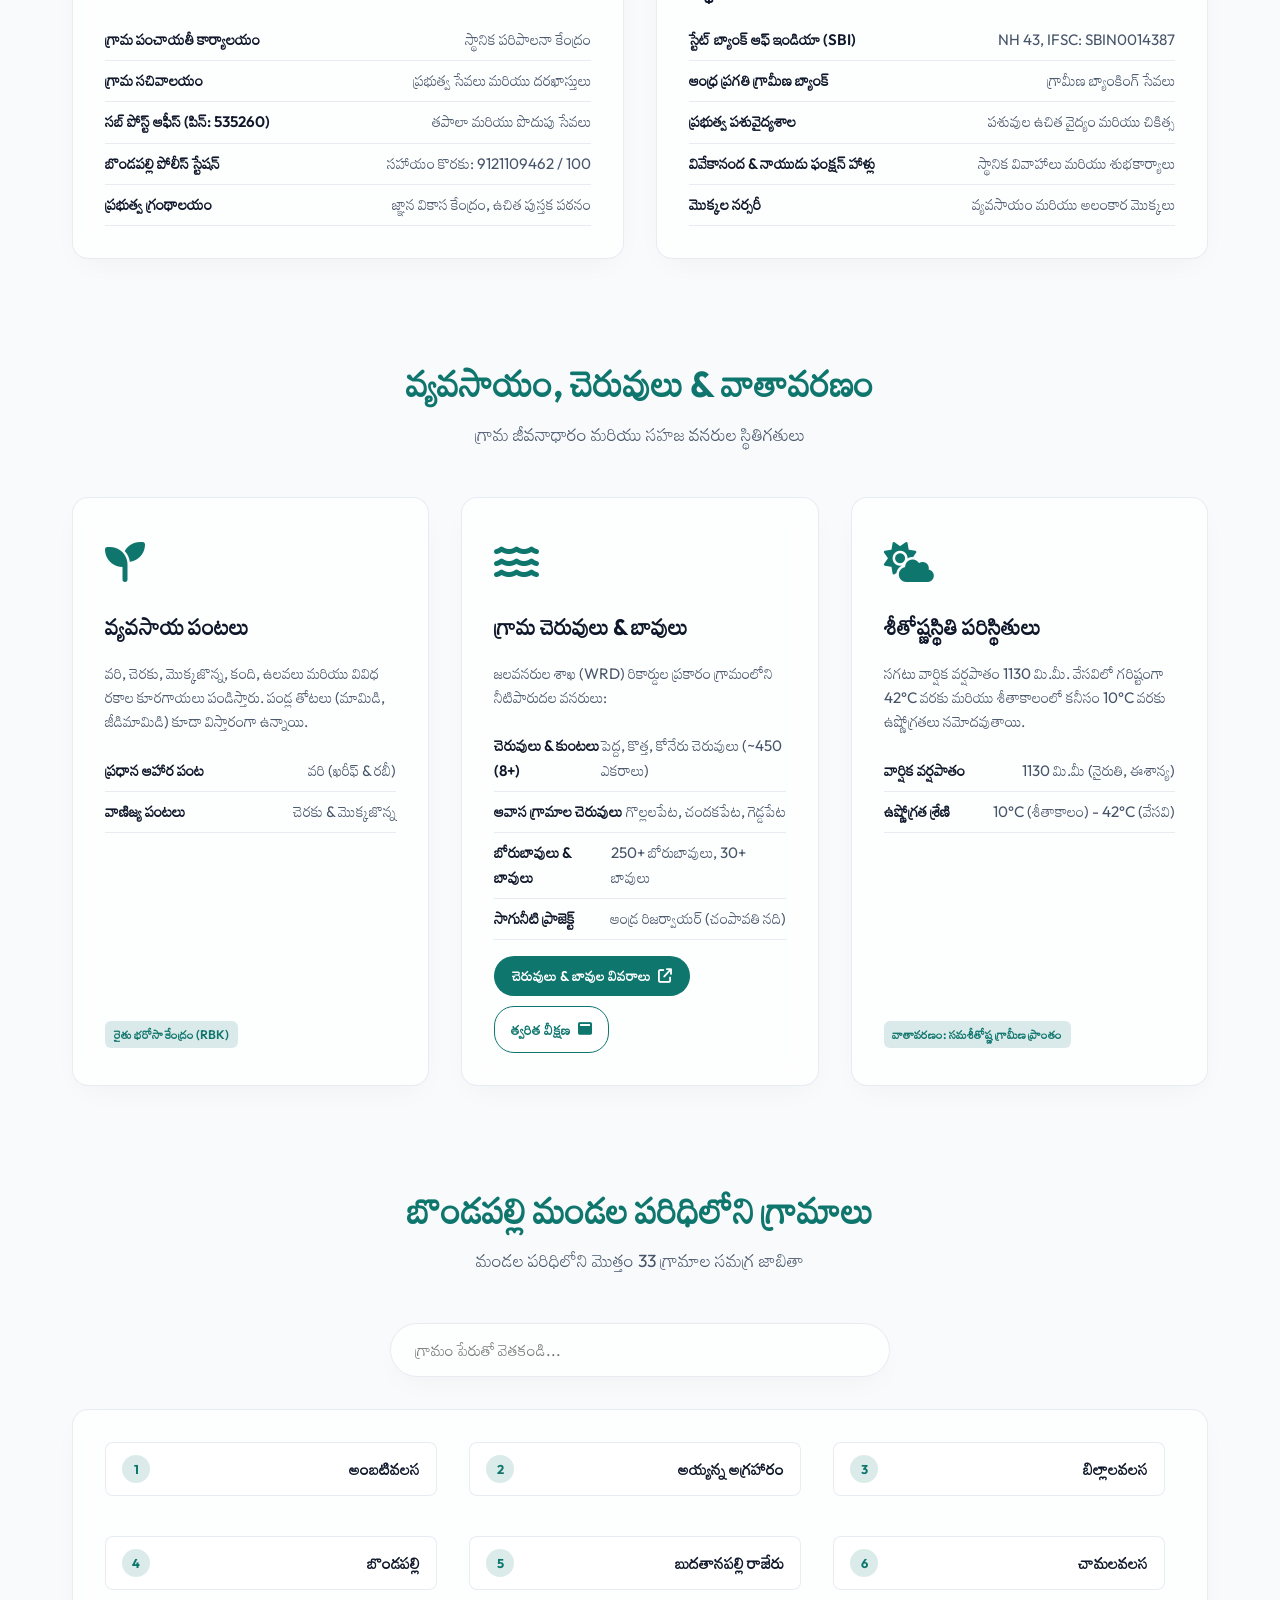
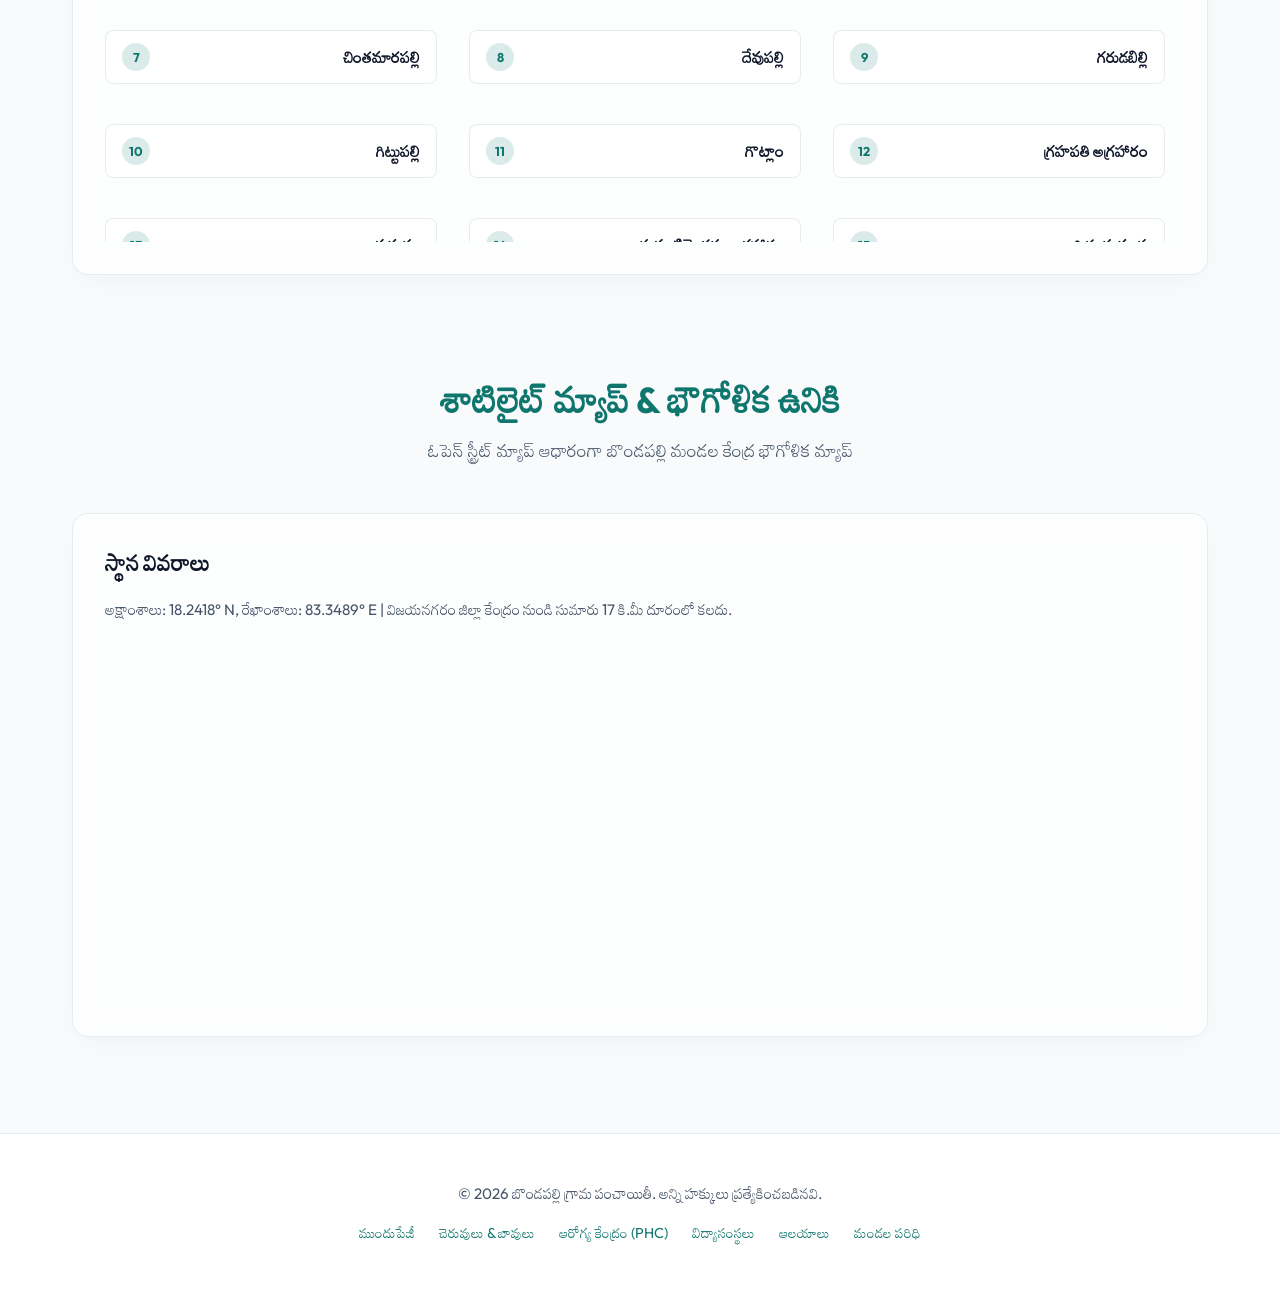
==== commit a0514911: "Add Irrigation tanks, wells, ayacut data, and water resources directory from Water Resources Departm" ====
--- a/index.html
+++ b/index.html
@@ -408,17 +408,73 @@
                 <div class="card">
                     <div class="card-icon"><i class="fa-solid fa-seedling"></i></div>
                     <h3 data-te="వ్యవసాయ పంటలు" data-en="Agricultural Crops">వ్యవసాయ పంటలు</h3>
-                    <p data-te="వరి, చెరకు, కంది, ఉలవలు మరియు వివిధ రకాల కూరగాయలు పండిస్తారు. పండ్ల తోటలు (మామిడి, జీడిమామిడి) కూడా విస్తారంగా ఉన్నాయి." data-en="Paddy (rice), sugarcane, pulses, and horticulture crops like mango and cashew are primary sources of livelihood."></p>
-                </div>
+                    <p data-te="వరి, చెరకు, మొక్కజొన్న, కంది, ఉలవలు మరియు వివిధ రకాల కూరగాయలు పండిస్తారు. పండ్ల తోటలు (మామిడి, జీడిమామిడి) కూడా విస్తారంగా ఉన్నాయి." data-en="Paddy (rice), sugarcane, maize, pulses, vegetables, and horticulture crops like mango and cashew are primary sources of livelihood.">వరి, చెరకు, మొక్కజొన్న, కంది, ఉలవలు మరియు వివిధ రకాల కూరగాయలు పండిస్తారు. పండ్ల తోటలు (మామిడి, జీడిమామిడి) కూడా విస్తారంగా ఉన్నాయి.</p>
+                    <ul class="list-unstyled">
+                        <li>
+                            <span data-te="ప్రధాన ఆహార పంట" data-en="Main Food Crop">ప్రధాన ఆహార పంట</span>
+                            <span data-te="వరి (ఖరీఫ్ & రబీ)" data-en="Paddy (Kharif & Rabi)">వరి (ఖరీఫ్ & రబీ)</span>
+                        </li>
+                        <li>
+                            <span data-te="వాణిజ్య పంటలు" data-en="Commercial Crops">వాణిజ్య పంటలు</span>
+                            <span data-te="చెరకు & మొక్కజొన్న" data-en="Sugarcane & Maize">చెరకు & మొక్కజొన్న</span>
+                        </li>
+                    </ul>
+                    <div class="card-actions">
+                        <span class="badge-tag" data-te="రైతు భరోసా కేంద్రం (RBK)" data-en="Rythu Bharosa Kendram">రైతు భరోసా కేంద్రం (RBK)</span>
+                    </div>
+                </div>
+
                 <div class="card">
                     <div class="card-icon"><i class="fa-solid fa-water"></i></div>
-                    <h3 data-te="గ్రామ చెరువులు & బావులు" data-en="Ponds & Water Bodies">గ్రామ చెరువులు & బావులు</h3>
-                    <p data-te="గ్రామ చెరువులు (చెరువులు) వర్షపు నీటిని నిల్వ చేసుకుని సాగుకు తోడ్పడతాయి. బోరుబావులు కూడా వ్యవసాయానికి ప్రధాన ఆధారం." data-en="Local village tanks and ponds capture rainwater to recharge groundwater table and aid dry spell agricultural needs."></p>
-                </div>
+                    <h3 data-te="గ్రామ చెరువులు & బావులు" data-en="Ponds & Irrigation Wells">గ్రామ చెరువులు & బావులు</h3>
+                    <p data-te="జలవనరుల శాఖ (WRD) రికార్డుల ప్రకారం గ్రామంలోని నీటిపారుదల వనరులు:" data-en="Official irrigation water bodies under Water Resources Dept:">జలవనరుల శాఖ (WRD) రికార్డుల ప్రకారం గ్రామంలోని నీటిపారుదల వనరులు:</p>
+                    <ul class="list-unstyled">
+                        <li>
+                            <span data-te="చెరువులు & కుంటలు (8+)" data-en="Tanks & Ponds (8+)">చెరువులు & కుంటలు (8+)</span>
+                            <span data-te="పెద్ద, కొత్త, కోనేరు చెరువులు (~450 ఎకరాలు)" data-en="Pedda, Kotha, Koneru (~450 Ac)">పెద్ద, కొత్త, కోనేరు చెరువులు (~450 ఎకరాలు)</span>
+                        </li>
+                        <li>
+                            <span data-te="ఆవాస గ్రామాల చెరువులు" data-en="Hamlet Water Bodies">ఆవాస గ్రామాల చెరువులు</span>
+                            <span data-te="గొల్లలపేట, చందకపేట, గెడ్డపేట" data-en="Gollalapeta, Chandaka, Gedda">గొల్లలపేట, చందకపేట, గెడ్డపేట</span>
+                        </li>
+                        <li>
+                            <span data-te="బోరుబావులు & బావులు" data-en="Borewells & Open Wells">బోరుబావులు & బావులు</span>
+                            <span data-te="250+ బోరుబావులు, 30+ బావులు" data-en="250+ Borewells, 30+ Wells">250+ బోరుబావులు, 30+ బావులు</span>
+                        </li>
+                        <li>
+                            <span data-te="సాగునీటి ప్రాజెక్ట్" data-en="Irrigation Project">సాగునీటి ప్రాజెక్ట్</span>
+                            <span data-te="ఆండ్ర రిజర్వాయర్ (చంపావతి నది)" data-en="Andra Reservoir (Champavathi)">ఆండ్ర రిజర్వాయర్ (చంపావతి నది)</span>
+                        </li>
+                    </ul>
+                    <div class="card-actions">
+                        <a href="irrigation.html?v=20261121_1" target="_blank" rel="noopener noreferrer" class="btn-details" title="Open complete Irrigation & Tanks directory in a new window">
+                            <span data-te="చెరువులు & బావుల వివరాలు" data-en="Ponds & Wells Details">చెరువులు & బావుల వివరాలు</span>
+                            <i class="fa-solid fa-arrow-up-right-from-square"></i>
+                        </a>
+                        <button type="button" class="btn-details-secondary" onclick="openIrrigationModal()" title="Quick view Irrigation details in popup">
+                            <span data-te="త్వరిత వీక్షణ" data-en="Quick View">త్వరిత వీక్షణ</span>
+                            <i class="fa-solid fa-window-maximize"></i>
+                        </button>
+                    </div>
+                </div>
+
                 <div class="card">
                     <div class="card-icon"><i class="fa-solid fa-cloud-sun"></i></div>
                     <h3 data-te="శీతోష్ణస్థితి పరిస్థితులు" data-en="Climate Conditions">శీతోష్ణస్థితి పరిస్థితులు</h3>
-                    <p data-te="సగటు వార్షిక వర్షపాతం 1130 మి.మీ. వేసవిలో గరిష్టంగా 42°C వరకు మరియు శీతాకాలంలో కనీసం 10°C వరకు ఉష్ణోగ్రతలు నమోదవుతాయి." data-en="Average annual rainfall is ~1130 mm. Summers reach up to 42°C, while winters are pleasant, dropping down to 10°C."></p>
+                    <p data-te="సగటు వార్షిక వర్షపాతం 1130 మి.మీ. వేసవిలో గరిష్టంగా 42°C వరకు మరియు శీతాకాలంలో కనీసం 10°C వరకు ఉష్ణోగ్రతలు నమోదవుతాయి." data-en="Average annual rainfall is ~1130 mm. Summers reach up to 42°C, while winters are pleasant, dropping down to 10°C.">సగటు వార్షిక వర్షపాతం 1130 మి.మీ. వేసవిలో గరిష్టంగా 42°C వరకు మరియు శీతాకాలంలో కనీసం 10°C వరకు ఉష్ణోగ్రతలు నమోదవుతాయి.</p>
+                    <ul class="list-unstyled">
+                        <li>
+                            <span data-te="వార్షిక వర్షపాతం" data-en="Annual Rainfall">వార్షిక వర్షపాతం</span>
+                            <span data-te="1130 మి.మీ (నైరుతి, ఈశాన్య)" data-en="1130 mm (Monsoons)">1130 మి.మీ (నైరుతి, ఈశాన్య)</span>
+                        </li>
+                        <li>
+                            <span data-te="ఉష్ణోగ్రత శ్రేణి" data-en="Temperature Range">ఉష్ణోగ్రత శ్రేణి</span>
+                            <span data-te="10°C (శీతాకాలం) - 42°C (వేసవి)" data-en="10°C (Winter) - 42°C (Summer)">10°C (శీతాకాలం) - 42°C (వేసవి)</span>
+                        </li>
+                    </ul>
+                    <div class="card-actions">
+                        <span class="badge-tag" data-te="వాతావరణం: సమశీతోష్ణ గ్రామీణ ప్రాంతం" data-en="Tropical Rural Climate">వాతావరణం: సమశీతోష్ణ గ్రామీణ ప్రాంతం</span>
+                    </div>
                 </div>
             </div>
         </section>
@@ -875,12 +931,177 @@
         </div>
     </div>
 
+    <!-- Irrigation Tanks & Wells Modal Window -->
+    <div id="irrigation-modal" class="modal-backdrop" role="dialog" aria-modal="true" aria-labelledby="modal-irrigation-title">
+        <div class="modal-content">
+            <div class="modal-header">
+                <div class="modal-title">
+                    <h3 id="modal-irrigation-title">
+                        <i class="fa-solid fa-water"></i>
+                        <span data-te="బొండపల్లి చెరువులు, బావులు & నీటిపారుదల వనరుల వివరాలు" data-en="Bondapalle Irrigation Tanks, Wells & Water Bodies">బొండపల్లి చెరువులు, బావులు & నీటిపారుదల వనరుల వివరాలు</span>
+                    </h3>
+                    <p data-te="ఆంధ్రప్రదేశ్ జలవనరుల శాఖ (WRD) మరియు చిన్నతరహా నీటిపారుదల విభాగం అధికారిక సమాచారం" data-en="Official water resources directory from AP Water Resources & Minor Irrigation Dept">ఆంధ్రప్రదేశ్ జలవనరుల శాఖ (WRD) మరియు చిన్నతరహా నీటిపారుదల విభాగం అధికారిక సమాచారం</p>
+                </div>
+                <div class="modal-header-actions">
+                    <a href="irrigation.html?v=20261121_1" target="_blank" rel="noopener noreferrer" class="portal-badge-link" title="Open in separate tab/window">
+                        <span data-te="కొత్త విండోలో తెరవండి" data-en="Open in New Window">కొత్త విండోలో తెరవండి</span>
+                        <i class="fa-solid fa-arrow-up-right-from-square"></i>
+                    </a>
+                    <button type="button" class="modal-close-btn" onclick="closeIrrigationModal()" aria-label="Close modal">
+                        <i class="fa-solid fa-xmark"></i>
+                    </button>
+                </div>
+            </div>
+
+            <!-- Official Portals Notice Box -->
+            <div class="school-portal-notice">
+                <p>
+                    <i class="fa-solid fa-circle-info"></i> 
+                    <span data-te="అధికారిక జలవనరుల & నీటిపారుదల వేదికలు:" data-en="Official Water Resources Portals:">అధికారిక జలవనరుల & నీటిపారుదల వేదికలు:</span>
+                </p>
+                <div class="portal-links">
+                    <a href="https://irrigationap.cgg.gov.in/" target="_blank" rel="noopener noreferrer" class="portal-badge-link">
+                        <span>AP WRD Portal</span> <i class="fa-solid fa-arrow-up-right-from-square"></i>
+                    </a>
+                    <a href="https://irrigation.ap.gov.in/" target="_blank" rel="noopener noreferrer" class="portal-badge-link">
+                        <span>Minor Irrigation AP</span> <i class="fa-solid fa-arrow-up-right-from-square"></i>
+                    </a>
+                    <a href="http://apgwd.gov.in/" target="_blank" rel="noopener noreferrer" class="portal-badge-link">
+                        <span>Ground Water Dept</span> <i class="fa-solid fa-arrow-up-right-from-square"></i>
+                    </a>
+                </div>
+            </div>
+
+            <!-- 4 Quick Highlight Stat Cards -->
+            <div class="phc-stats-grid">
+                <div class="phc-stat-card">
+                    <div class="phc-stat-icon"><i class="fa-solid fa-water"></i></div>
+                    <div class="phc-stat-val" data-te="8+ చెరువులు" data-en="8+ Tanks & Ponds">8+ చెరువులు</div>
+                    <div class="phc-stat-lbl" data-te="మైనర్ ఇరిగేషన్ & గ్రామ చెరువులు" data-en="Minor Irrigation & Village Ponds">మైనర్ ఇరిగేషన్ & గ్రామ చెరువులు</div>
+                </div>
+                <div class="phc-stat-card">
+                    <div class="phc-stat-icon"><i class="fa-solid fa-wheat-awn"></i></div>
+                    <div class="phc-stat-val" data-te="~450+ ఎకరాలు" data-en="~450+ Acres">~450+ ఎకరాలు</div>
+                    <div class="phc-stat-lbl" data-te="చెరువులు & కాలువల కింద ఆయకట్టు" data-en="Command Ayacut under Tanks">చెరువులు & కాలువల కింద ఆయకట్టు</div>
+                </div>
+                <div class="phc-stat-card">
+                    <div class="phc-stat-icon"><i class="fa-solid fa-bore-hole"></i></div>
+                    <div class="phc-stat-val" data-te="250+ బోర్లు | 30+ బావులు" data-en="250+ Wells & Tubes">250+ బోర్లు | 30+ బావులు</div>
+                    <div class="phc-stat-lbl" data-te="వ్యవసాయ బోరుబావులు & బావులు" data-en="Borewells & Open Wells">వ్యవసాయ బోరుబావులు & బావులు</div>
+                </div>
+                <div class="phc-stat-card">
+                    <div class="phc-stat-icon"><i class="fa-solid fa-bridge-water"></i></div>
+                    <div class="phc-stat-val" data-te="ఆండ్ర ప్రాజెక్ట్" data-en="Andra Reservoir">ఆండ్ర ప్రాజెక్ట్</div>
+                    <div class="phc-stat-lbl" data-te="చంపావతి నది ప్రాజెక్ట్ కాలువలు" data-en="Champavathi River Canal Network">చంపావతి నది ప్రాజెక్ట్ కాలువలు</div>
+                </div>
+            </div>
+
+            <!-- Irrigation Grid inside Modal -->
+            <div class="school-grid">
+                <!-- 1. Pedda Cheruvu -->
+                <div class="school-item featured-college">
+                    <div class="school-item-header">
+                        <div class="school-item-icon"><i class="fa-solid fa-water"></i></div>
+                        <div>
+                            <span class="featured-badge" data-te="ప్రధాన మైనర్ ఇరిగేషన్ చెరువు" data-en="Major MI Tank">ప్రధాన మైనర్ ఇరిగేషన్ చెరువు</span>
+                            <br>
+                            <h4 style="margin: 0.35rem 0; font-size: 1.15rem; color: var(--text-primary);" data-te="పెద్ద చెరువు (బొండపల్లి చెరువు)" data-en="Pedda Cheruvu (Bondapalli Main Tank)">పెద్ద చెరువు (బొండపల్లి చెరువు)</h4>
+                            <div class="class-tag" data-te="చిన్నతరహా నీటిపారుదల విభాగం, విజయనగరం పరిధి" data-en="Minor Irrigation Division, Vizianagaram">చిన్నతరహా నీటిపారుదల విభాగం, విజయనగరం పరిధి</div>
+                        </div>
+                    </div>
+                    <div class="school-item-meta" style="flex-direction: column; align-items: flex-start; gap: 0.4rem;">
+                        <span class="class-tag" data-te="• ఆయకట్టు: సుమారు 160 ఎకరాల స్థిరీకరించిన వరి సాగు భూములు" data-en="• Ayacut: ~160 Acres of command paddy lands">• ఆయకట్టు: సుమారు 160 ఎకరాల స్థిరీకరించిన వరి సాగు భూములు</span>
+                        <span class="class-tag" data-te="• నిర్మాణం: పటిష్టమైన రాతికట్ట, 2 ప్రధాన తూములు (Sluices), కలుజు (Surplus Weir)" data-en="• Structure: Stone pitched bund, 2 sluices and surplus weir">• నిర్మాణం: పటిష్టమైన రాతికట్ట, 2 ప్రధాన తూములు (Sluices), కలుజు (Surplus Weir)</span>
+                    </div>
+                </div>
+
+                <!-- 2. Kotha Cheruvu -->
+                <div class="school-item featured-college">
+                    <div class="school-item-header">
+                        <div class="school-item-icon"><i class="fa-solid fa-droplet"></i></div>
+                        <div>
+                            <span class="featured-badge" data-te="సాగునీటి చెరువు" data-en="Irrigation Tank">సాగునీటి చెరువు</span>
+                            <br>
+                            <h4 style="margin: 0.35rem 0; font-size: 1.15rem; color: var(--text-primary);" data-te="కొత్త చెరువు (Kotha Cheruvu)" data-en="Kotha Cheruvu (New Irrigation Tank)">కొత్త చెరువు (Kotha Cheruvu)</h4>
+                            <div class="class-tag" data-te="వ్యవసాయ భూములకు ప్రధాన నీటి వనరు" data-en="Key irrigation source for surrounding fields">వ్యవసాయ భూములకు ప్రధాన నీటి వనరు</div>
+                        </div>
+                    </div>
+                    <div class="school-item-meta" style="flex-direction: column; align-items: flex-start; gap: 0.4rem;">
+                        <span class="class-tag" data-te="• ఆయకట్టు: సుమారు 95 ఎకరాల సాగు విస్తీర్ణం" data-en="• Ayacut: ~95 Acres of command area">• ఆయకట్టు: సుమారు 95 ఎకరాల సాగు విస్తీర్ణం</span>
+                        <span class="class-tag" data-te="• కాలువలు: పొలాలకు నీటిని అందించే పంపిణీ కాలువలు మరియు భూగర్భ జలాల రీచార్జ్" data-en="• Canals: Feeder distribution channels and aquifer recharge">• కాలువలు: పొలాలకు నీటిని అందించే పంపిణీ కాలువలు మరియు భూగర్భ జలాల రీచార్జ్</span>
+                    </div>
+                </div>
+
+                <!-- 3. Koneru / Oora Cheruvu -->
+                <div class="school-item">
+                    <div class="school-item-header">
+                        <div class="school-item-icon"><i class="fa-solid fa-dharmachakra"></i></div>
+                        <div>
+                            <span class="badge-tag" data-te="గ్రామ ఊర చెరువు & కోనేరు" data-en="Village Heritage Tank">గ్రామ ఊర చెరువు & కోనేరు</span>
+                            <h4 style="margin: 0.35rem 0; font-size: 1.15rem; color: var(--text-primary);" data-te="కోనేరు చెరువు / ఊర చెరువు" data-en="Koneru Cheruvu / Village Pond">కోనేరు చెరువు / ఊర చెరువు</h4>
+                            <div class="class-tag" data-te="గ్రామ సాంప్రదాయ జల వనరు మరియు పశువుల దాహార్తి" data-en="Traditional community pond and ecological reserve">గ్రామ సాంప్రదాయ జల వనరు మరియు పశువుల దాహార్తి</div>
+                        </div>
+                    </div>
+                    <div class="school-item-meta" style="flex-direction: column; align-items: flex-start; gap: 0.4rem;">
+                        <span class="class-tag" data-te="• గ్రామం నడిబొడ్డున ఉన్న కోనేరు, పశువుల తాగునీరు మరియు రాతి మెట్ల ఘాట్ నిర్మాణం" data-en="• Central village location, cattle drinking water and stone ghats">• గ్రామం నడిబొడ్డున ఉన్న కోనేరు, పశువుల తాగునీరు మరియు రాతి మెట్ల ఘాట్ నిర్మాణం</span>
+                    </div>
+                </div>
+
+                <!-- 4. Hamlet Tanks (Gollalapeta, Chandakapeta, Geddapeta) -->
+                <div class="school-item">
+                    <div class="school-item-header">
+                        <div class="school-item-icon"><i class="fa-solid fa-house-chimney-window"></i></div>
+                        <div>
+                            <span class="badge-tag" data-te="ఆవాస గ్రామాల చెరువులు" data-en="Hamlet Water Bodies">ఆవాస గ్రామాల చెరువులు</span>
+                            <h4 style="margin: 0.35rem 0; font-size: 1.15rem; color: var(--text-primary);" data-te="గొల్లలపేట, చందకపేట & గెడ్డపేట చెరువులు" data-en="Gollalapeta, Chandakapeta & Geddapeta Tanks">గొల్లలపేట, చందకపేట & గెడ్డపేట చెరువులు</h4>
+                            <div class="class-tag" data-te="ఆవాస గ్రామాల పరిధిలోని సాగునీటి కుంటలు మరియు గెడ్డ" data-en="Hamlet ponds, agriculture tanks and natural stream">ఆవాస గ్రామాల పరిధిలోని సాగునీటి కుంటలు మరియు గెడ్డ</div>
+                        </div>
+                    </div>
+                    <div class="school-item-meta" style="flex-direction: column; align-items: flex-start; gap: 0.4rem;">
+                        <span class="class-tag" data-te="• గొల్లలపేట చెరువు (~50 ఎకరాలు), చందకపేట చెరువు (~65 ఎకరాలు), గెడ్డపేట గెడ్డ చెక్ డ్యామ్ (~40 ఎకరాలు)" data-en="• Gollalapeta tank (~50 Ac), Chandaka tank (~65 Ac), Geddapeta stream check-dam (~40 Ac)">• గొల్లలపేట చెరువు (~50 ఎకరాలు), చందకపేట చెరువు (~65 ఎకరాలు), గెడ్డపేట గెడ్డ చెక్ డ్యామ్ (~40 ఎకరాలు)</span>
+                    </div>
+                </div>
+
+                <!-- 5. Agricultural Borewells -->
+                <div class="school-item">
+                    <div class="school-item-header">
+                        <div class="school-item-icon"><i class="fa-solid fa-bore-hole"></i></div>
+                        <div>
+                            <span class="badge-tag" data-te="భూగర్భ జలాలు" data-en="Groundwater">భూగర్భ జలాలు</span>
+                            <h4 style="margin: 0.35rem 0; font-size: 1.15rem; color: var(--text-primary);" data-te="వ్యవసాయ బోరుబావులు (250+ బోర్లు)" data-en="Agricultural Borewells (250+ Borewells)">వ్యవసాయ బోరుబావులు (250+ బోర్లు)</h4>
+                            <div class="class-tag" data-te="9 గంటల ఉచిత వ్యవసాయ విద్యుత్ & వైఎస్సార్ జలకళ" data-en="Free 9-hour agricultural power & energized pump sets">9 గంటల ఉచిత వ్యవసాయ విద్యుత్ & వైఎస్సార్ జలకళ</div>
+                        </div>
+                    </div>
+                    <div class="school-item-meta" style="flex-direction: column; align-items: flex-start; gap: 0.4rem;">
+                        <span class="class-tag" data-te="• 250+ బోరుబావులు (సగటు లోతు 120-180 అడుగులు), చెరకు, మొక్కజొన్న, వరి సాగుకు నిరంతర నీరు" data-en="• 250+ borewells (120-180 ft depth) supporting sugarcane, maize, and paddy">• 250+ బోరుబావులు (సగటు లోతు 120-180 అడుగులు), చెరకు, మొక్కజొన్న, వరి సాగుకు నిరంతర నీరు</span>
+                    </div>
+                </div>
+
+                <!-- 6. Open Wells & Andra Reservoir -->
+                <div class="school-item">
+                    <div class="school-item-header">
+                        <div class="school-item-icon"><i class="fa-solid fa-faucet-drip"></i></div>
+                        <div>
+                            <span class="badge-tag" data-te="బావులు & ప్రాజెక్ట్ కాలువలు" data-en="Wells & Canals">బావులు & ప్రాజెక్ట్ కాలువలు</span>
+                            <h4 style="margin: 0.35rem 0; font-size: 1.15rem; color: var(--text-primary);" data-te="బహిరంగ బావులు (30+) & ఆండ్ర ప్రాజెక్ట్" data-en="Open Wells (30+) & Andra Project">బహిరంగ బావులు (30+) & ఆండ్ర ప్రాజెక్ట్</h4>
+                            <div class="class-tag" data-te="చంపావతి నది ప్రాజెక్ట్ కాలువలు & జల్ జీవన్ మిషన్ బోర్లు" data-en="Andra Reservoir canals & Jal Jeevan Mission deep production wells">చంపావతి నది ప్రాజెక్ట్ కాలువలు & జల్ జీవన్ మిషన్ బోర్లు</div>
+                        </div>
+                    </div>
+                    <div class="school-item-meta" style="flex-direction: column; align-items: flex-start; gap: 0.4rem;">
+                        <span class="class-tag" data-te="• 30+ సాంప్రదాయ సాగునీటి బావులు, 4 తాగునీటి భారీ డీప్ బోరుబావులు మరియు ఆండ్ర కాలువల వ్యవస్థ" data-en="• 30+ open dug wells, 4 JJM deep production wells, and Andra Reservoir canal network">• 30+ సాంప్రదాయ సాగునీటి బావులు, 4 తాగునీటి భారీ డీప్ బోరుబావులు మరియు ఆండ్ర కాలువల వ్యవస్థ</span>
+                    </div>
+                </div>
+            </div>
+        </div>
+    </div>
+
     <!-- Footer -->
     <footer>
         <div class="footer-content">
             <p id="footer-text" data-te="&copy; 2026 బొండపల్లి గ్రామ పంచాయితీ. అన్ని హక్కులు ప్రత్యేకించబడినవి." data-en="&copy; 2026 Bondapalle Gram Panchayat. All Rights Reserved.">&copy; 2026 బొండపల్లి గ్రామ పంచాయితీ. అన్ని హక్కులు ప్రత్యేకించబడినవి.</p>
             <div class="footer-links">
                 <a href="#about" data-te="ముందుపేజీ" data-en="Home">ముందుపేజీ</a>
+                <a href="irrigation.html" data-te="చెరువులు & బావులు" data-en="Ponds & Wells">చెరువులు & బావులు</a>
                 <a href="phc.html" data-te="ఆరోగ్య కేంద్రం (PHC)" data-en="PHC">ఆరోగ్య కేంద్రం (PHC)</a>
                 <a href="schools.html" data-te="విద్యాసంస్థలు" data-en="Schools & Colleges">విద్యాసంస్థలు</a>
                 <a href="#temples" data-te="ఆలయాలు" data-en="Temples">ఆలయాలు</a>
@@ -889,6 +1110,6 @@
         </div>
     </footer>
 
-    <script src="app.js?v=20261121_3"></script>
+    <script src="app.js?v=20261121_4"></script>
 </body>
 </html>
